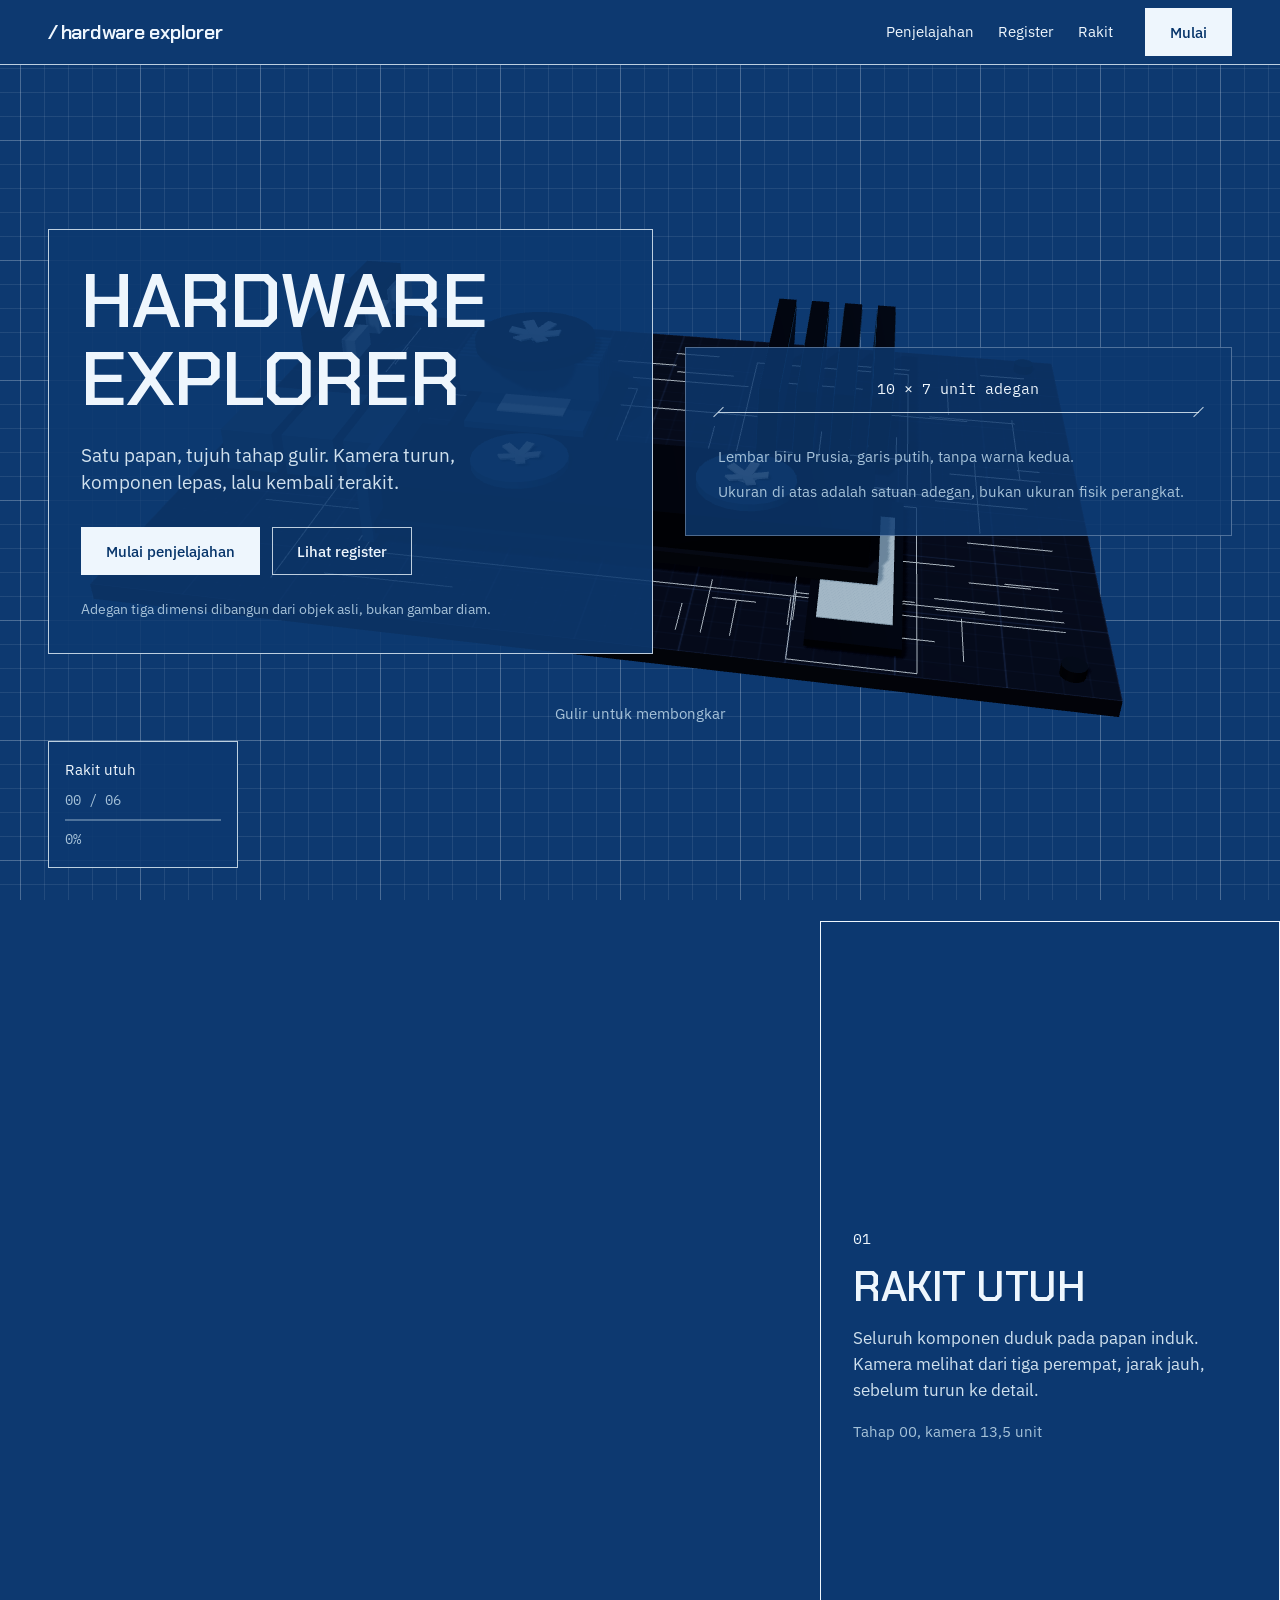
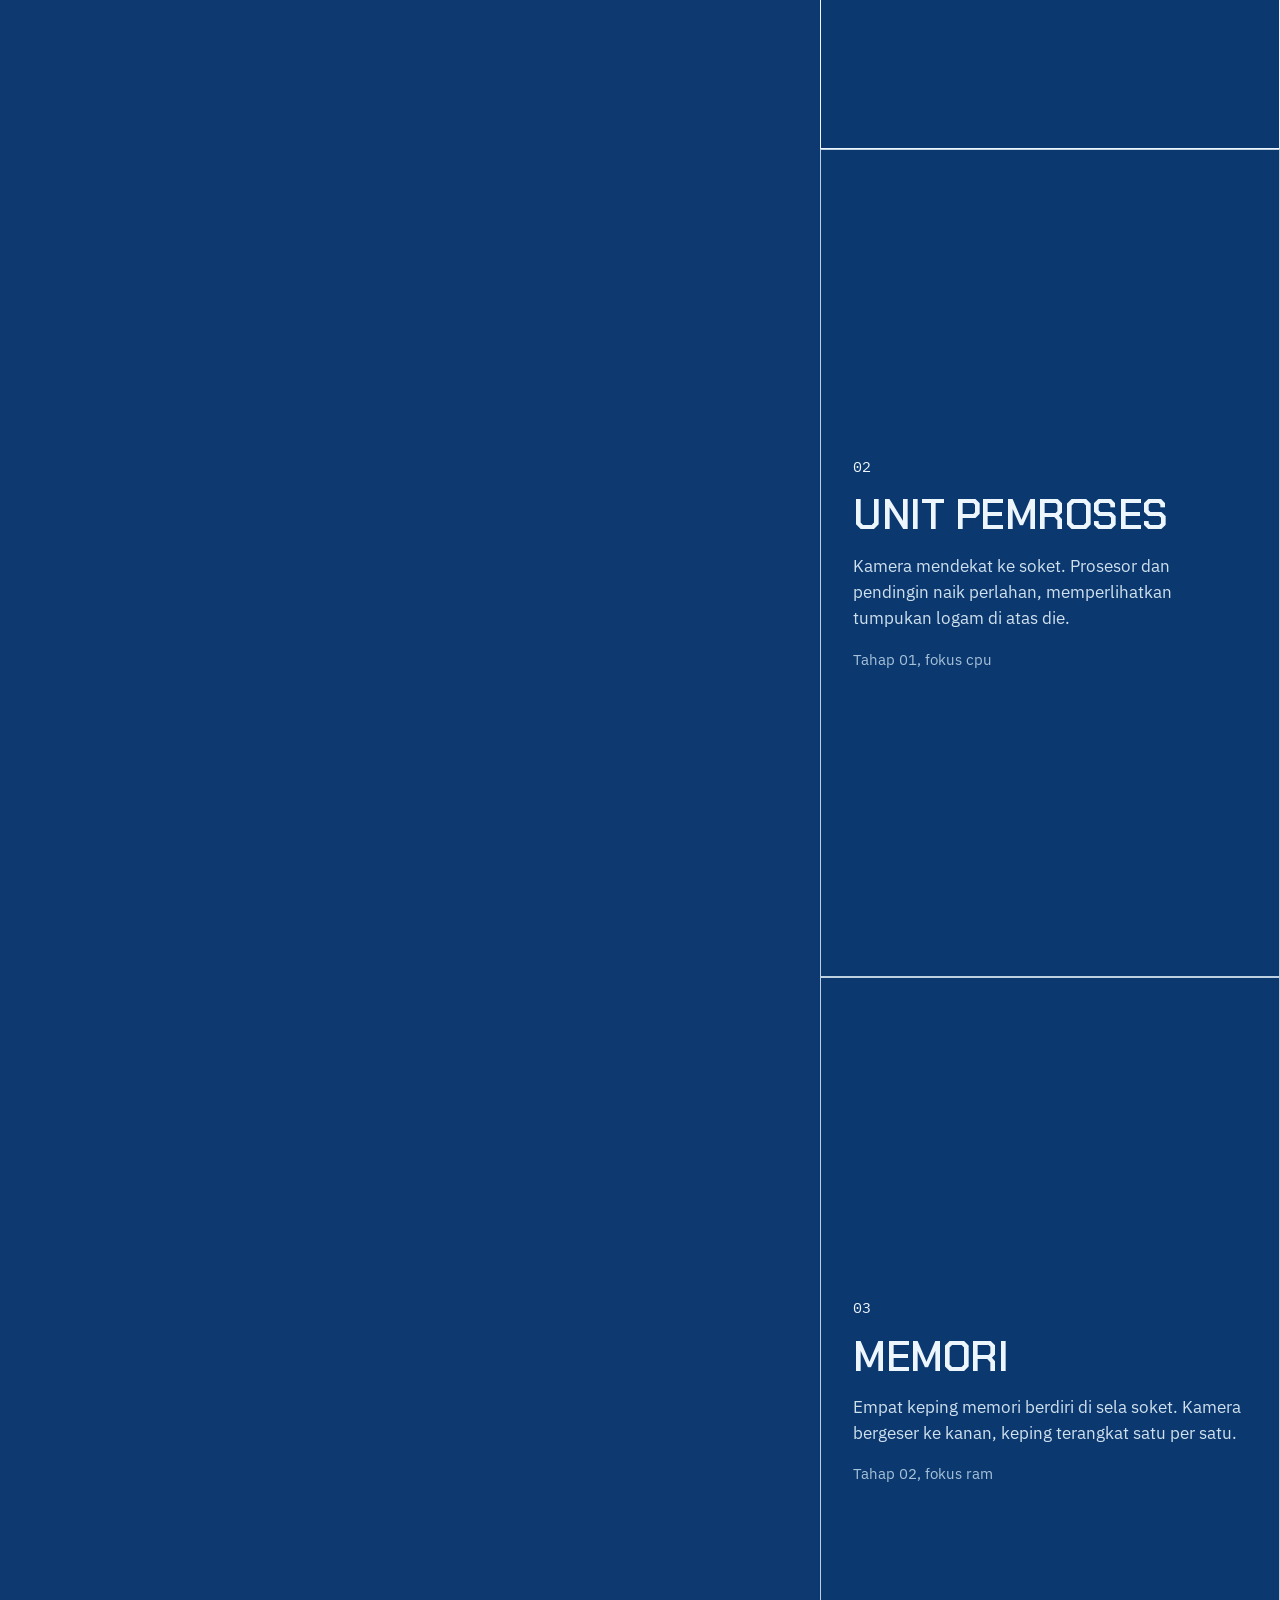
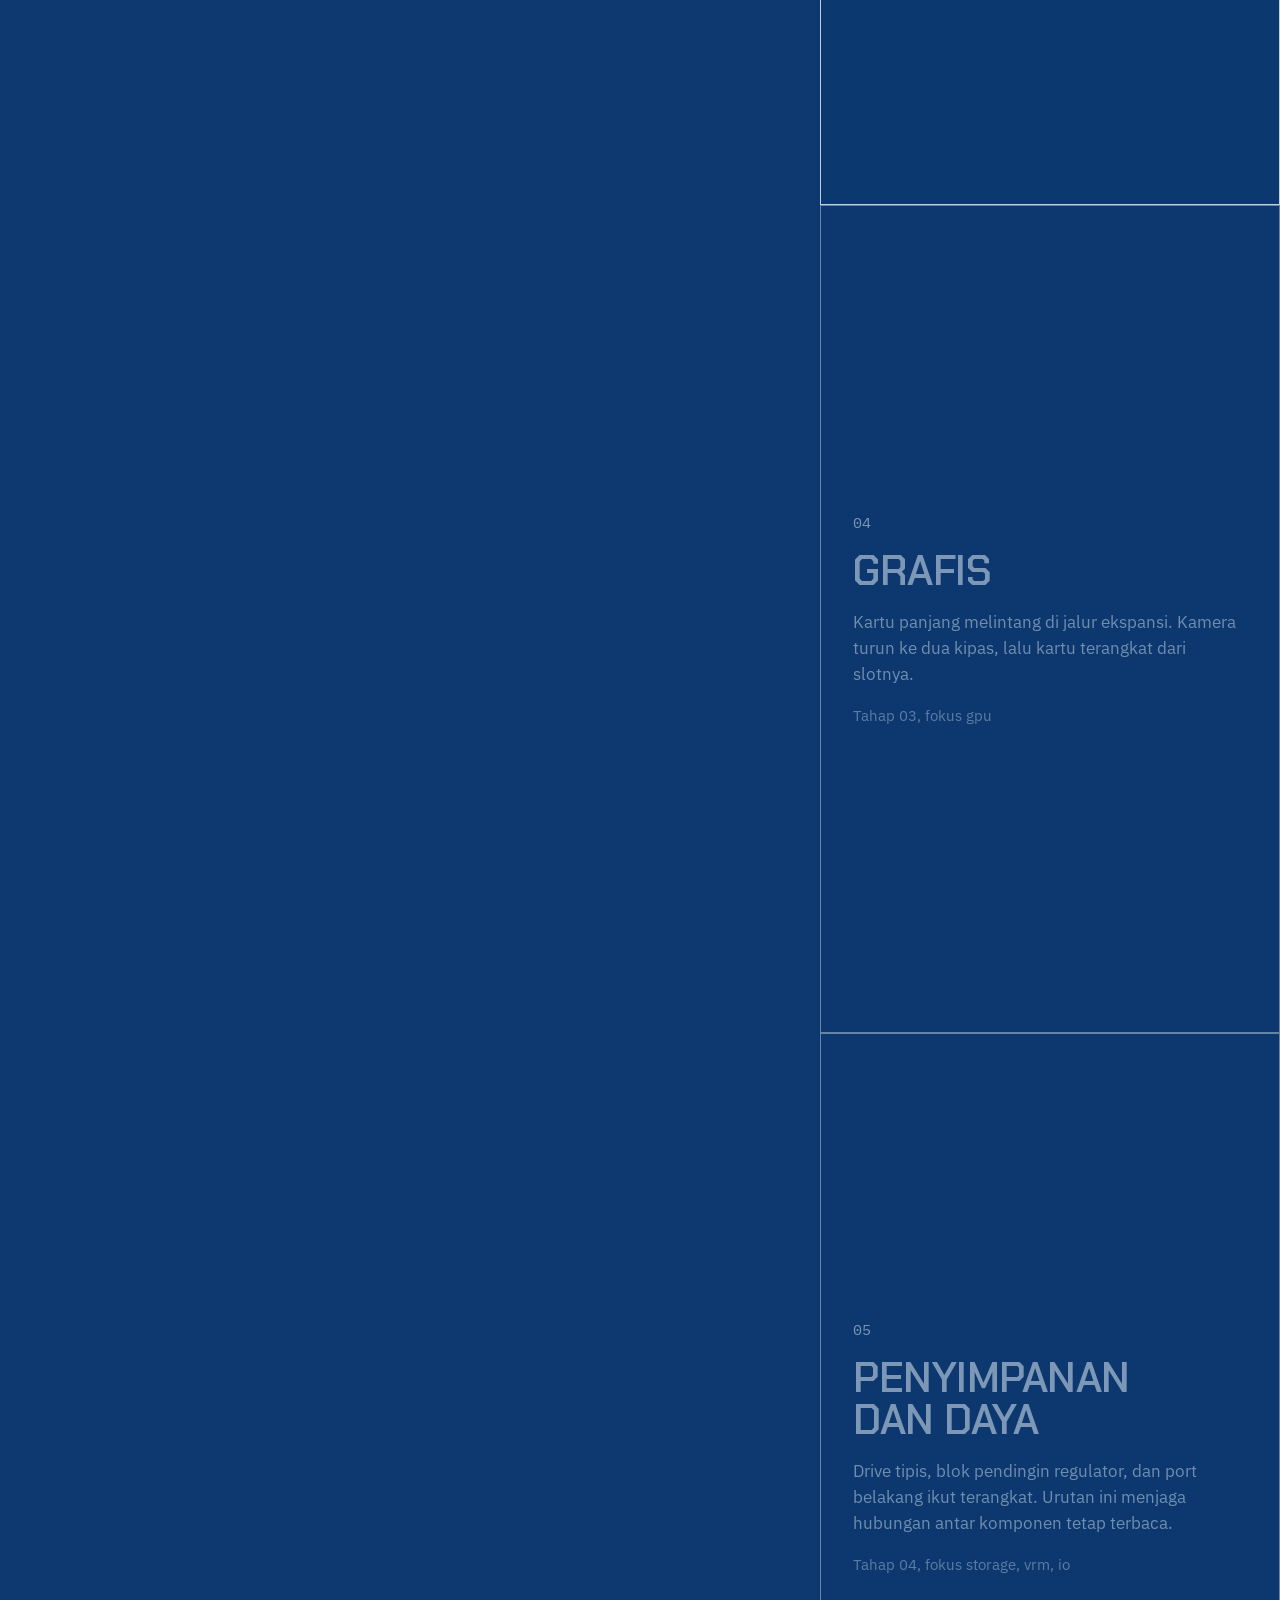
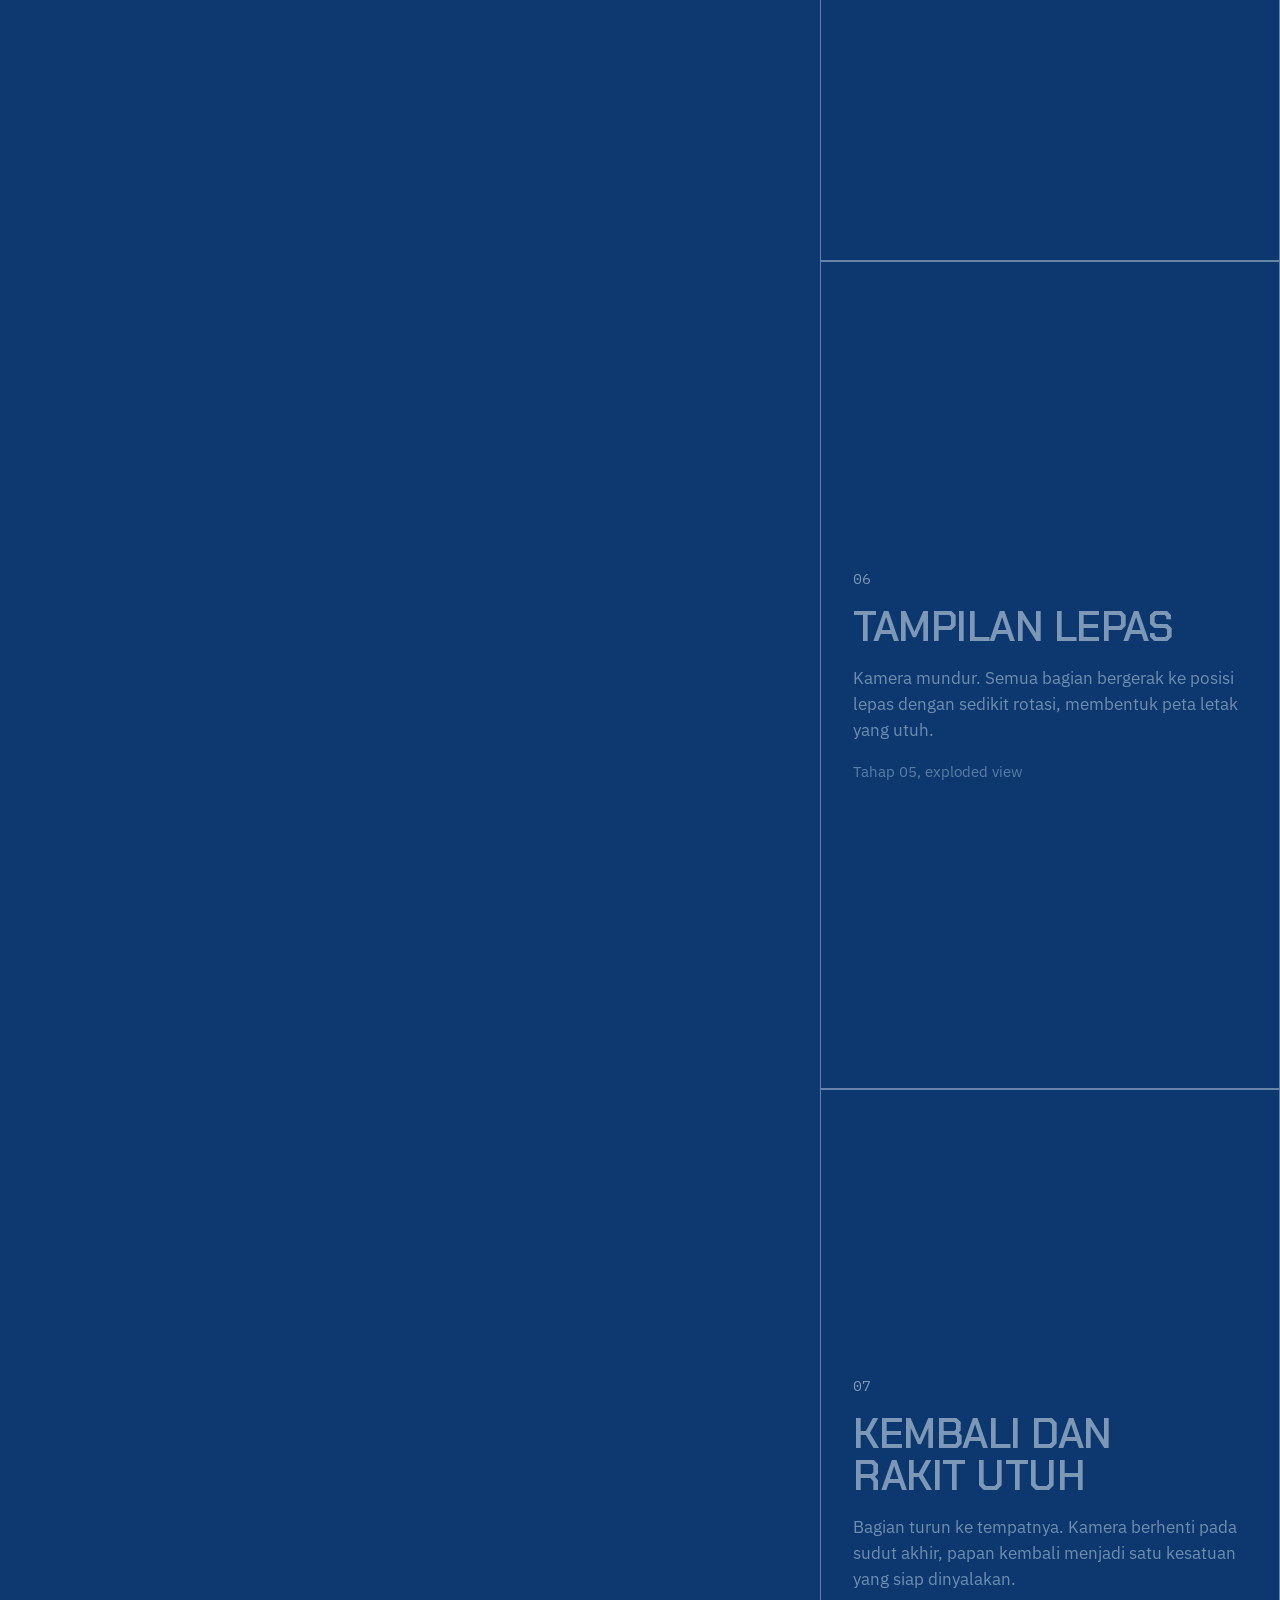
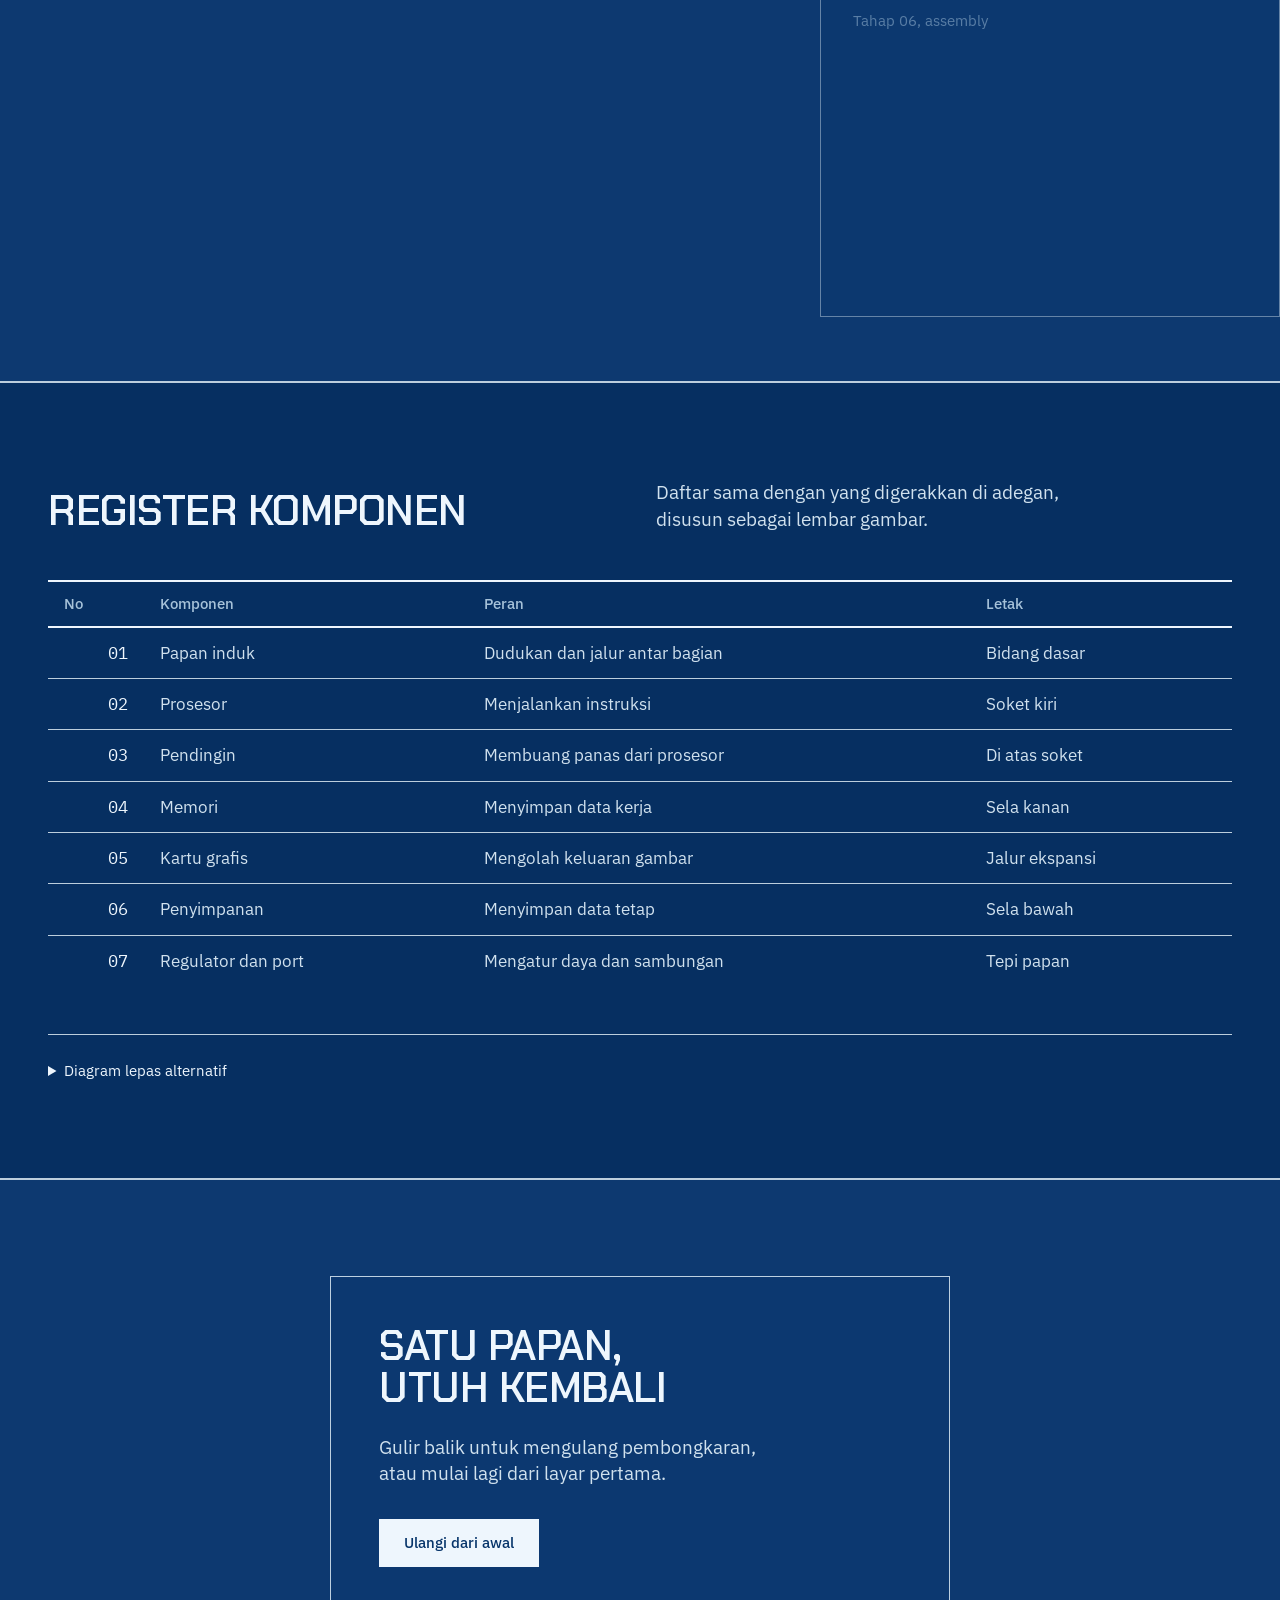
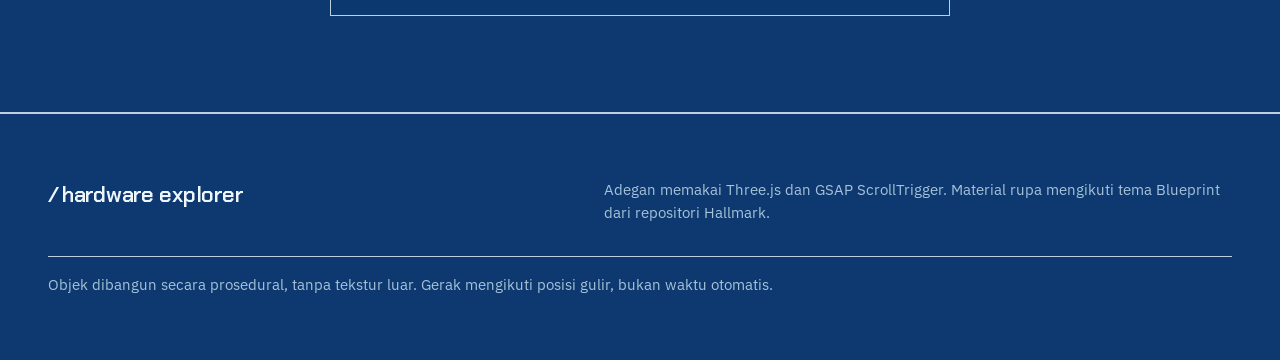
==== hardware-explorer/index.html @ 8bbf128b "Tambah Hardware Explorer: pengalaman 3D scroll-driven dengan Three.js dan GSAP ScrollTrigger Co-auth" ====
<!doctype html>
<html lang="id">
<head>
  <meta charset="utf-8">
  <meta name="viewport" content="width=device-width, initial-scale=1, viewport-fit=cover">
  <meta name="color-scheme" content="dark">
  <title>Hardware Explorer, penjelajahan tiga dimensi papan induk</title>
  <meta name="description" content="Pengalaman gulir tiga dimensi yang membongkar CPU, RAM, GPU dan komponen papan induk, lalu merakitnya kembali.">
  <link rel="icon" href="data:,">
  <link rel="preconnect" href="https://fonts.googleapis.com">
  <link rel="preconnect" href="https://fonts.gstatic.com" crossorigin>
  <link href="https://fonts.googleapis.com/css2?family=Chakra+Petch:wght@600&amp;family=IBM+Plex+Sans:wght@400;500&amp;family=IBM+Plex+Mono:wght@500&amp;display=swap" rel="stylesheet">
  <link rel="stylesheet" href="style.css">
  <script src="vendor/gsap.min.js"></script>
  <script src="vendor/ScrollTrigger.min.js"></script>
  <script type="module" src="app.js"></script>
</head>
<body>
  <a class="skip" href="#journey">Lewati ke penjelajahan</a>

  <div class="backdrop" aria-hidden="true"></div>
  <canvas id="scene" aria-hidden="true"></canvas>

  <header class="bar">
    <div class="wrap bar__in">
      <a class="brand" href="#top" aria-label="Hardware Explorer, kembali ke atas"><span class="brand__mark" aria-hidden="true">/</span>hardware explorer</a>
      <nav class="bar__nav" aria-label="Bagian halaman">
        <a href="#journey">Penjelajahan</a>
        <a href="#komponen">Register</a>
        <a href="#rakit">Rakit</a>
      </nav>
      <a class="btn btn--primary" href="#journey">Mulai</a>
    </div>
  </header>

  <main>
    <section class="hero" id="top" aria-labelledby="judul">
      <div class="wrap hero__grid">
        <div class="hero__copy">
          <h1 id="judul">Hardware Explorer</h1>
          <p class="lede">Satu papan, tujuh tahap gulir. Kamera turun, komponen lepas, lalu kembali terakit.</p>
          <div class="aksi">
            <a class="btn btn--primary" href="#journey">Mulai penjelajahan</a>
            <a class="btn btn--line" href="#komponen">Lihat register</a>
          </div>
          <p class="fine">Adegan tiga dimensi dibangun dari objek asli, bukan gambar diam.</p>
        </div>
        <div class="hero__ukur" aria-hidden="true">
          <div class="dim"><span class="num">10 × 7 unit adegan</span></div>
          <p class="ukur">Lembar biru Prusia, garis putih, tanpa warna kedua.</p>
          <p class="ukur">Ukuran di atas adalah satuan adegan, bukan ukuran fisik perangkat.</p>
        </div>
      </div>
      <p class="cue" data-cue>Gulir untuk membongkar</p>
    </section>

    <section class="journey" id="journey" aria-label="Penjelajahan komponen">
      <div class="hud" aria-hidden="true">
        <p class="hud__tahap" data-hud-tahap>Rakit utuh</p>
        <p class="hud__no num" data-hud-no>00 / 06</p>
        <div class="rail"><i data-rail></i></div>
        <p class="hud__persen num" data-hud-persen>0%</p>
      </div>
      <p class="sr" aria-live="polite" data-announce></p>

      <div class="steps">
        <article class="step" data-step="0">
          <h2>Rakit utuh</h2>
          <p>Seluruh komponen duduk pada papan induk. Kamera melihat dari tiga perempat, jarak jauh, sebelum turun ke detail.</p>
          <p class="ukur">Tahap 00, kamera 13,5 unit</p>
        </article>
        <article class="step" data-step="1">
          <h2>Unit pemroses</h2>
          <p>Kamera mendekat ke soket. Prosesor dan pendingin naik perlahan, memperlihatkan tumpukan logam di atas die.</p>
          <p class="ukur">Tahap 01, fokus cpu</p>
        </article>
        <article class="step" data-step="2">
          <h2>Memori</h2>
          <p>Empat keping memori berdiri di sela soket. Kamera bergeser ke kanan, keping terangkat satu per satu.</p>
          <p class="ukur">Tahap 02, fokus ram</p>
        </article>
        <article class="step" data-step="3">
          <h2>Grafis</h2>
          <p>Kartu panjang melintang di jalur ekspansi. Kamera turun ke dua kipas, lalu kartu terangkat dari slotnya.</p>
          <p class="ukur">Tahap 03, fokus gpu</p>
        </article>
        <article class="step" data-step="4">
          <h2>Penyimpanan dan daya</h2>
          <p>Drive tipis, blok pendingin regulator, dan port belakang ikut terangkat. Urutan ini menjaga hubungan antar komponen tetap terbaca.</p>
          <p class="ukur">Tahap 04, fokus storage, vrm, io</p>
        </article>
        <article class="step" data-step="5">
          <h2>Tampilan lepas</h2>
          <p>Kamera mundur. Semua bagian bergerak ke posisi lepas dengan sedikit rotasi, membentuk peta letak yang utuh.</p>
          <p class="ukur">Tahap 05, exploded view</p>
        </article>
        <article class="step" data-step="6">
          <h2>Kembali dan rakit utuh</h2>
          <p>Bagian turun ke tempatnya. Kamera berhenti pada sudut akhir, papan kembali menjadi satu kesatuan yang siap dinyalakan.</p>
          <p class="ukur">Tahap 06, assembly</p>
        </article>
      </div>
    </section>

    <section class="register" id="komponen" aria-labelledby="register-judul">
      <div class="wrap">
        <div class="kepala">
          <h2 id="register-judul">Register komponen</h2>
          <p class="lede">Daftar sama dengan yang digerakkan di adegan, disusun sebagai lembar gambar.</p>
        </div>
        <table class="tabel">
          <thead>
            <tr><th scope="col">No</th><th scope="col">Komponen</th><th scope="col">Peran</th><th scope="col">Letak</th></tr>
          </thead>
          <tbody>
            <tr><td class="num">01</td><td>Papan induk</td><td>Dudukan dan jalur antar bagian</td><td>Bidang dasar</td></tr>
            <tr><td class="num">02</td><td>Prosesor</td><td>Menjalankan instruksi</td><td>Soket kiri</td></tr>
            <tr><td class="num">03</td><td>Pendingin</td><td>Membuang panas dari prosesor</td><td>Di atas soket</td></tr>
            <tr><td class="num">04</td><td>Memori</td><td>Menyimpan data kerja</td><td>Sela kanan</td></tr>
            <tr><td class="num">05</td><td>Kartu grafis</td><td>Mengolah keluaran gambar</td><td>Jalur ekspansi</td></tr>
            <tr><td class="num">06</td><td>Penyimpanan</td><td>Menyimpan data tetap</td><td>Sela bawah</td></tr>
            <tr><td class="num">07</td><td>Regulator dan port</td><td>Mengatur daya dan sambungan</td><td>Tepi papan</td></tr>
          </tbody>
        </table>
        <details class="diagram">
          <summary>Diagram lepas alternatif</summary>
          <figure>
            <svg viewBox="0 0 420 260" aria-hidden="true">
              <rect class="dg-board" x="40" y="170" width="340" height="70"></rect>
              <rect class="dg-cpu" x="95" y="120" width="70" height="34"></rect>
              <rect class="dg-cooler" x="100" y="72" width="60" height="30"></rect>
              <rect class="dg-ram" x="205" y="108" width="18" height="56"></rect>
              <rect class="dg-ram" x="230" y="108" width="18" height="56"></rect>
              <rect class="dg-ram" x="255" y="108" width="18" height="56"></rect>
              <rect class="dg-gpu" x="150" y="36" width="170" height="28"></rect>
              <rect class="dg-ssd" x="300" y="132" width="60" height="16"></rect>
              <path class="dg-line" d="M130 154 L130 170 M130 102 L130 120 M214 164 L214 170 M235 36 L235 64 M330 148 L330 170"></path>
            </svg>
            <figcaption>Skema letak dalam satuan adegan. Garis menunjukkan arah kembali ke papan.</figcaption>
          </figure>
        </details>
      </div>
    </section>

    <section class="closing" id="rakit" aria-labelledby="rakit-judul">
      <div class="wrap closing__in">
        <h2 id="rakit-judul">Satu papan, utuh kembali</h2>
        <p class="lede">Gulir balik untuk mengulang pembongkaran, atau mulai lagi dari layar pertama.</p>
        <a class="btn btn--primary" href="#top">Ulangi dari awal</a>
      </div>
    </section>
  </main>

  <footer class="kaki">
    <div class="wrap kaki__in">
      <a class="brand brand--kaki" href="#top"><span class="brand__mark" aria-hidden="true">/</span>hardware explorer</a>
      <p>Adegan memakai Three.js dan GSAP ScrollTrigger. Material rupa mengikuti tema Blueprint dari repositori Hallmark.</p>
      <p class="kaki__bawah">Objek dibangun secara prosedural, tanpa tekstur luar. Gerak mengikuti posisi gulir, bukan waktu otomatis.</p>
    </div>
  </footer>
</body>
</html>
---- hardware-explorer/style.css ----
/* Hallmark · shape: Photographic scroll story · genre: modern-minimal · theme: Blueprint (cyanotype) · hero: papan induk tiga dimensi di belakang kepala · nav: markah kata, tiga tautan, satu kendali · footer: sumber dan catatan gerak */
/* Hallmark · critique: satu kanvas tetap, bukan section yang disematkan; kamera, transformasi objek dan teks digerakkan oleh satu timeline scrub, kertas biru Prusia dan garis putih tanpa warna kedua */
/* Hallmark · answered: F7, tiga permukaan keyline memakai satu resep karena tema Blueprint melarang kartu isi dan bayangan */

:root {
  --color-paper: oklch(35% 0.105 256);
  --color-paper-2: oklch(31% 0.10 257);
  --color-paper-3: oklch(26.5% 0.095 258);
  --color-ink: oklch(97% 0.012 240);
  --color-ink-2: oklch(90% 0.025 242);
  --color-muted: oklch(80% 0.045 244);
  --color-rule: oklch(93% 0.02 240 / 0.85);
  --color-rule-2: oklch(93% 0.02 240 / 0.32);
  --color-grid: oklch(97% 0.01 240 / 0.09);
  --color-grid-2: oklch(97% 0.01 240 / 0.2);
  --color-accent: oklch(97% 0.012 240);
  --color-accent-ink: oklch(33% 0.105 256);
  --color-focus: oklch(97% 0.012 240);

  --font-display: "Chakra Petch", ui-sans-serif, sans-serif;
  --font-body: "IBM Plex Sans", ui-sans-serif, sans-serif;
  --font-outlier: "IBM Plex Mono", ui-monospace, monospace;

  --tracking-display: -0.012em;
  --display-weight: 600;
  --radius-card: 0px;
  --radius-pill: 0px;
  --rule-hair: 1px;
  --rule-heavy: 2px;
  --tick: 14px;
  --sheet-inset: 20px;

  --text-h1: clamp(2.75rem, 1.6rem + 4vw, 5.25rem);
  --text-h2: clamp(1.75rem, 1.3rem + 1.6vw, 2.75rem);
  --text-h3: 1.25rem;
  --text-body: 1.0625rem;
  --text-lede: 1.1875rem;
  --text-small: 0.9375rem;
  --text-fine: 0.875rem;

  --s-1: 4px; --s-2: 8px; --s-3: 12px; --s-4: 16px; --s-5: 24px;
  --s-6: 32px; --s-7: 48px; --s-8: 64px; --s-9: 96px;

  --container: 1240px;
  --gutter: clamp(20px, 4vw, 48px);
  --nav-h: 64px;
  --dur: 220ms;
  --ease: cubic-bezier(0.2, 0.7, 0.2, 1);
}

*, *::before, *::after { box-sizing: border-box; }
html { -webkit-text-size-adjust: 100%; scroll-behavior: smooth; scroll-padding-top: calc(var(--nav-h) + var(--s-4)); scrollbar-color: var(--color-rule-2) var(--color-paper); }
html, body { overflow-x: clip; }
body { margin: 0; background: var(--color-paper); color: var(--color-ink-2); font: 400 var(--text-body)/1.55 var(--font-body); }
img, svg { display: block; max-width: 100%; }
a { color: var(--color-ink); text-decoration: underline; text-decoration-color: var(--color-rule); text-underline-offset: 0.15em; }
a:hover { text-decoration-thickness: 2px; }
button { font: inherit; color: inherit; }
code, .num { font-family: var(--font-outlier); font-variant-numeric: tabular-nums; }
h1, h2, h3 { margin: 0; font-family: var(--font-display); font-weight: var(--display-weight); letter-spacing: var(--tracking-display); color: var(--color-ink); overflow-wrap: break-word; min-width: 0; text-wrap: balance; font-synthesis: none; }
h1, h2 { text-transform: uppercase; line-height: 1.02; }
h1 { font-size: var(--text-h1); }
h2 { font-size: var(--text-h2); }
h3 { font-size: var(--text-h3); }
p { margin: 0; }
:focus-visible { outline: var(--rule-heavy) solid var(--color-focus); outline-offset: 3px; }
::selection { background: var(--color-ink); color: var(--color-accent-ink); }
.skip { position: absolute; left: var(--s-4); top: -80px; z-index: 100; padding: var(--s-2) var(--s-4); background: var(--color-ink); color: var(--color-accent-ink); text-decoration: none; }
.skip:focus { top: var(--s-4); }
.sr { position: absolute; width: 1px; height: 1px; overflow: hidden; clip-path: inset(50%); white-space: nowrap; }
.wrap { width: 100%; max-width: calc(var(--container) + 2 * var(--gutter)); margin-inline: auto; padding-inline: var(--gutter); }
.is-static .step { opacity: 1; }
.is-static .cue { display: none; }

/* kanvas tetap dan latar gambar kerja */
.backdrop { position: fixed; inset: 0; z-index: 0; pointer-events: none; background-color: var(--color-paper); background-image: linear-gradient(var(--color-grid) 1px, transparent 1px), linear-gradient(90deg, var(--color-grid) 1px, transparent 1px), linear-gradient(var(--color-grid-2) 1px, transparent 1px), linear-gradient(90deg, var(--color-grid-2) 1px, transparent 1px); background-size: 24px 24px, 24px 24px, 120px 120px, 120px 120px; background-position: var(--sheet-inset) var(--sheet-inset); }
#scene { position: fixed; inset: 0; z-index: 1; width: 100%; height: 100%; display: block; pointer-events: none; }
body > header, body > main, body > footer { position: relative; z-index: 2; }

/* kendali */
.btn { appearance: none; display: inline-flex; align-items: center; justify-content: center; gap: var(--s-2); min-height: 48px; padding: 0 var(--s-5); border: var(--rule-hair) solid var(--color-rule); border-radius: var(--radius-pill); background: transparent; color: var(--color-ink); font: 500 var(--text-small)/1 var(--font-body); text-decoration: none; cursor: pointer; transition: background-color var(--dur) var(--ease), color var(--dur) var(--ease), border-color var(--dur) var(--ease), transform var(--dur) var(--ease); }
.btn--primary { background: var(--color-ink); border-color: var(--color-ink); color: var(--color-accent-ink); }
.btn--primary:hover { background: var(--color-ink-2); border-color: var(--color-ink-2); }
.btn--line:hover { background: var(--color-paper-2); }
.btn:active { transform: translateY(1px); }
.btn:disabled { background: var(--color-paper-3); border-color: var(--color-rule-2); color: var(--color-muted); cursor: not-allowed; }

/* palang atas */
.bar { position: sticky; top: 0; z-index: 50; background: var(--color-paper); border-bottom: var(--rule-hair) solid var(--color-rule); }
.bar__in { display: flex; align-items: center; gap: var(--s-6); min-height: var(--nav-h); }
.brand { display: inline-flex; align-items: baseline; gap: 0.14em; font-family: var(--font-display); font-size: 1.25rem; font-weight: var(--display-weight); letter-spacing: var(--tracking-display); color: var(--color-ink); text-decoration: none; text-transform: lowercase; }
.brand__mark { color: var(--color-ink); }
.bar__nav { display: flex; gap: var(--s-5); margin-left: auto; }
.bar__nav a { font-size: var(--text-small); text-decoration: none; }
.bar__nav a:hover { text-decoration: underline; text-decoration-thickness: 2px; }

/* layar pertama */
.hero { position: relative; min-height: 88svh; display: flex; flex-direction: column; justify-content: center; padding-block: var(--s-9) var(--s-8); }
.hero__grid { display: grid; grid-template-columns: minmax(0, 1.05fr) minmax(0, 0.95fr); gap: var(--s-6); align-items: center; }
.hero__copy { padding: var(--s-6); border: var(--rule-hair) solid var(--color-rule); background: color-mix(in oklab, var(--color-paper) 88%, transparent); }
.hero__copy h1 { max-width: 14ch; }
.lede { max-width: 38ch; margin-top: var(--s-5); font-size: var(--text-lede); line-height: 1.4; color: var(--color-ink-2); }
.aksi { display: flex; flex-wrap: wrap; gap: var(--s-3); margin-top: var(--s-6); }
.fine { margin-top: var(--s-5); font-size: var(--text-fine); color: var(--color-muted); }
.hero__ukur { padding: var(--s-6); border: var(--rule-hair) solid var(--color-rule-2); background: color-mix(in oklab, var(--color-paper) 82%, transparent); }
.dim { position: relative; height: var(--rule-hair); margin-block: var(--s-6); background: var(--color-rule); }
.dim::before, .dim::after { content: ""; position: absolute; top: calc(var(--tick) / -2); width: var(--rule-hair); height: var(--tick); background: var(--color-rule); transform: rotate(45deg); }
.dim::before { left: 0; }
.dim::after { right: 0; }
.dim .num { position: absolute; left: 50%; bottom: var(--s-3); transform: translateX(-50%); font-size: var(--text-small); color: var(--color-ink); white-space: nowrap; }
.ukur { font-size: var(--text-small); color: var(--color-muted); }
.ukur + .ukur { margin-top: var(--s-3); }
.cue { margin-top: var(--s-7); text-align: center; font-size: var(--text-small); color: var(--color-muted); }

/* pembacaan adegan */
.journey { position: relative; padding-block: var(--s-8); }
.hud { position: fixed; left: var(--gutter); bottom: var(--s-6); z-index: 3; display: grid; gap: var(--s-2); width: 190px; padding: var(--s-4); border: var(--rule-hair) solid var(--color-rule); background: color-mix(in oklab, var(--color-paper) 90%, transparent); pointer-events: none; }
.hud__tahap { font-size: var(--text-small); color: var(--color-ink); }
.hud__no, .hud__persen { font-size: var(--text-fine); color: var(--color-muted); }
.rail { height: var(--rule-heavy); background: var(--color-rule-2); }
.rail i { display: block; height: 100%; background: var(--color-ink); transform: scaleY(0); transform-origin: left center; }
.steps { width: 100%; max-width: 46ch; margin-left: auto; counter-reset: step; }
.step { display: flex; flex-direction: column; justify-content: center; min-height: 92svh; padding: var(--s-6); border: var(--rule-hair) solid var(--color-rule); background: color-mix(in oklab, var(--color-paper) 90%, transparent); opacity: 0.5; counter-increment: step; transition: opacity var(--dur) var(--ease), border-color var(--dur) var(--ease); }
.step::before { content: counter(step, decimal-leading-zero); font-family: var(--font-outlier); font-size: var(--text-small); color: var(--color-ink); margin-bottom: var(--s-4); }
.step.is-active { opacity: 1; border-color: var(--color-ink); }
.step h2 { margin-bottom: var(--s-4); }
.step p { font-size: var(--text-body); color: var(--color-ink-2); }
.step .ukur { margin-top: var(--s-4); font-size: var(--text-small); color: var(--color-muted); }

/* register */
.register { padding-block: var(--s-9); background: var(--color-paper-2); border-block: var(--rule-heavy) solid var(--color-rule); }
.kepala { display: grid; grid-template-columns: minmax(0, 1fr) minmax(0, 1fr); gap: var(--s-6); align-items: end; margin-bottom: var(--s-7); }
.kepala h2 { max-width: 20ch; }
.kepala .lede { margin-top: 0; }
.tabel { width: 100%; border-collapse: collapse; border-top: var(--rule-heavy) solid var(--color-ink); }
.tabel th { font: 500 var(--text-small)/1.3 var(--font-body); color: var(--color-muted); text-align: left; padding: var(--s-3) var(--s-4); border-bottom: var(--rule-heavy) solid var(--color-ink); }
.tabel td { padding: var(--s-3) var(--s-4); border-top: var(--rule-hair) solid var(--color-rule); font-size: var(--text-body); vertical-align: top; }
.tabel .num { text-align: right; color: var(--color-ink); }
.diagram { margin-top: var(--s-7); border-top: var(--rule-hair) solid var(--color-rule); padding-top: var(--s-5); }
.diagram summary { cursor: pointer; font-size: var(--text-small); color: var(--color-ink); }
.diagram summary:focus-visible { outline: var(--rule-heavy) solid var(--color-focus); outline-offset: 3px; }
.diagram figure { margin: var(--s-5) 0 0; }
.diagram svg { width: 100%; max-width: 420px; height: auto; color: var(--color-rule); }
.diagram svg rect { fill: none; stroke: var(--color-rule); stroke-width: 1; }
.diagram svg .dg-line { fill: none; stroke: var(--color-rule-2); stroke-width: 1; stroke-dasharray: 4 4; }
.diagram figcaption { margin-top: var(--s-3); font-size: var(--text-small); color: var(--color-muted); }

/* penutup */
.closing { padding-block: var(--s-9); }
.closing__in { max-width: 62ch; padding: var(--s-7); border: var(--rule-hair) solid var(--color-rule); background: color-mix(in oklab, var(--color-paper) 90%, transparent); }
.closing .lede { margin-block: var(--s-5) var(--s-6); }

/* kaki */
.kaki { padding-block: var(--s-8); border-top: var(--rule-heavy) solid var(--color-rule); background: var(--color-paper); }
.kaki__in { display: grid; grid-template-columns: minmax(0, 1fr) minmax(0, 1.2fr); gap: var(--s-6); }
.brand--kaki { font-size: 1.375rem; }
.kaki p { font-size: var(--text-small); color: var(--color-muted); }
.kaki__bawah { grid-column: 1 / -1; padding-top: var(--s-4); border-top: var(--rule-hair) solid var(--color-rule); }

/* layar kecil */
@media (max-width: 900px) {
  .hero__grid, .kepala, .kaki__in { grid-template-columns: minmax(0, 1fr); }
  .steps { max-width: none; margin-left: 0; }
  .kaki__bawah { grid-column: auto; }
}

@media (max-width: 760px) {
  :root { --nav-h: 96px; }
  .bar__in { flex-wrap: wrap; padding-block: var(--s-3); }
  .bar__nav { order: 3; width: 100%; margin-left: 0; justify-content: center; }
  .hero { min-height: 82svh; padding-block: var(--s-7) var(--s-8); }
  .hero__ukur, .hud { display: none; }
  .step { min-height: 84svh; padding: var(--s-5); }
  .cue { margin-top: var(--s-5); }
}

@media (prefers-reduced-motion: reduce) {
  *, *::before, *::after { transition-duration: 0.01ms; animation-duration: 0.01ms; animation-iteration-count: 1; scroll-behavior: auto; }
}
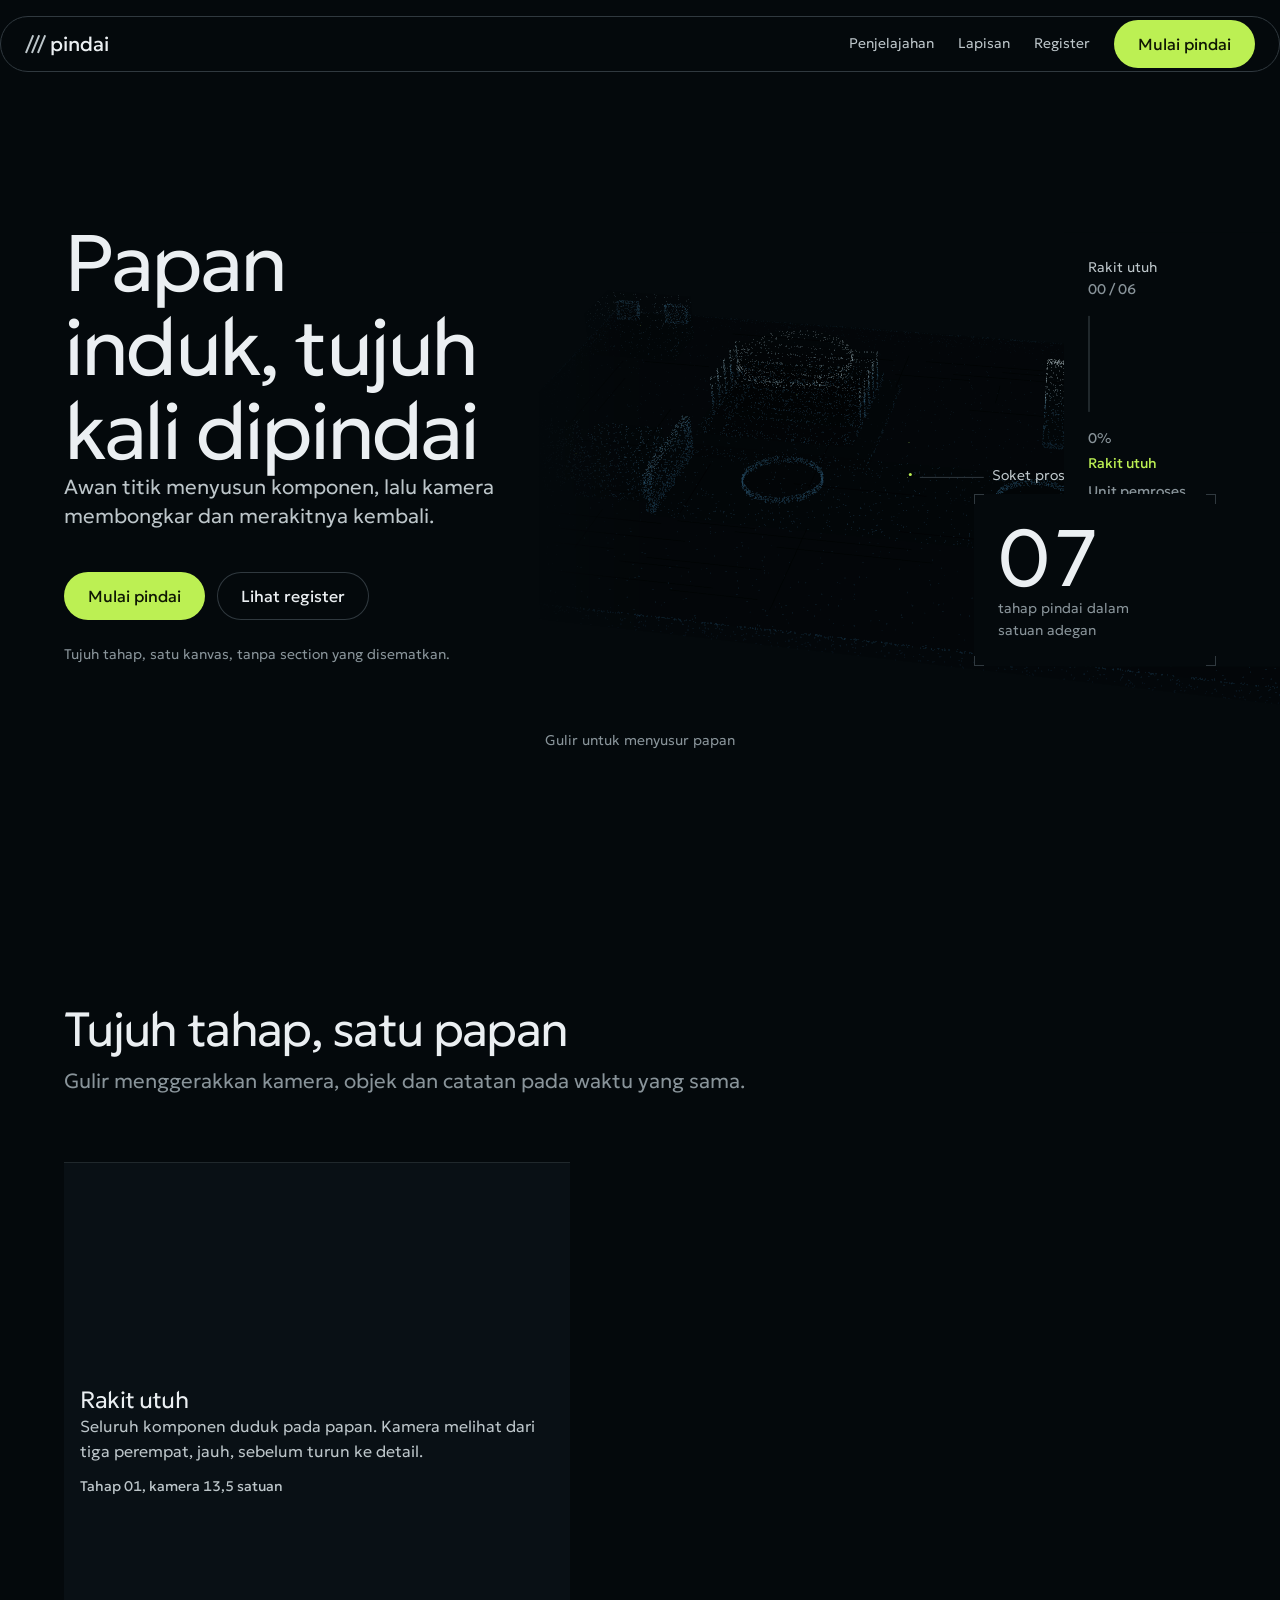
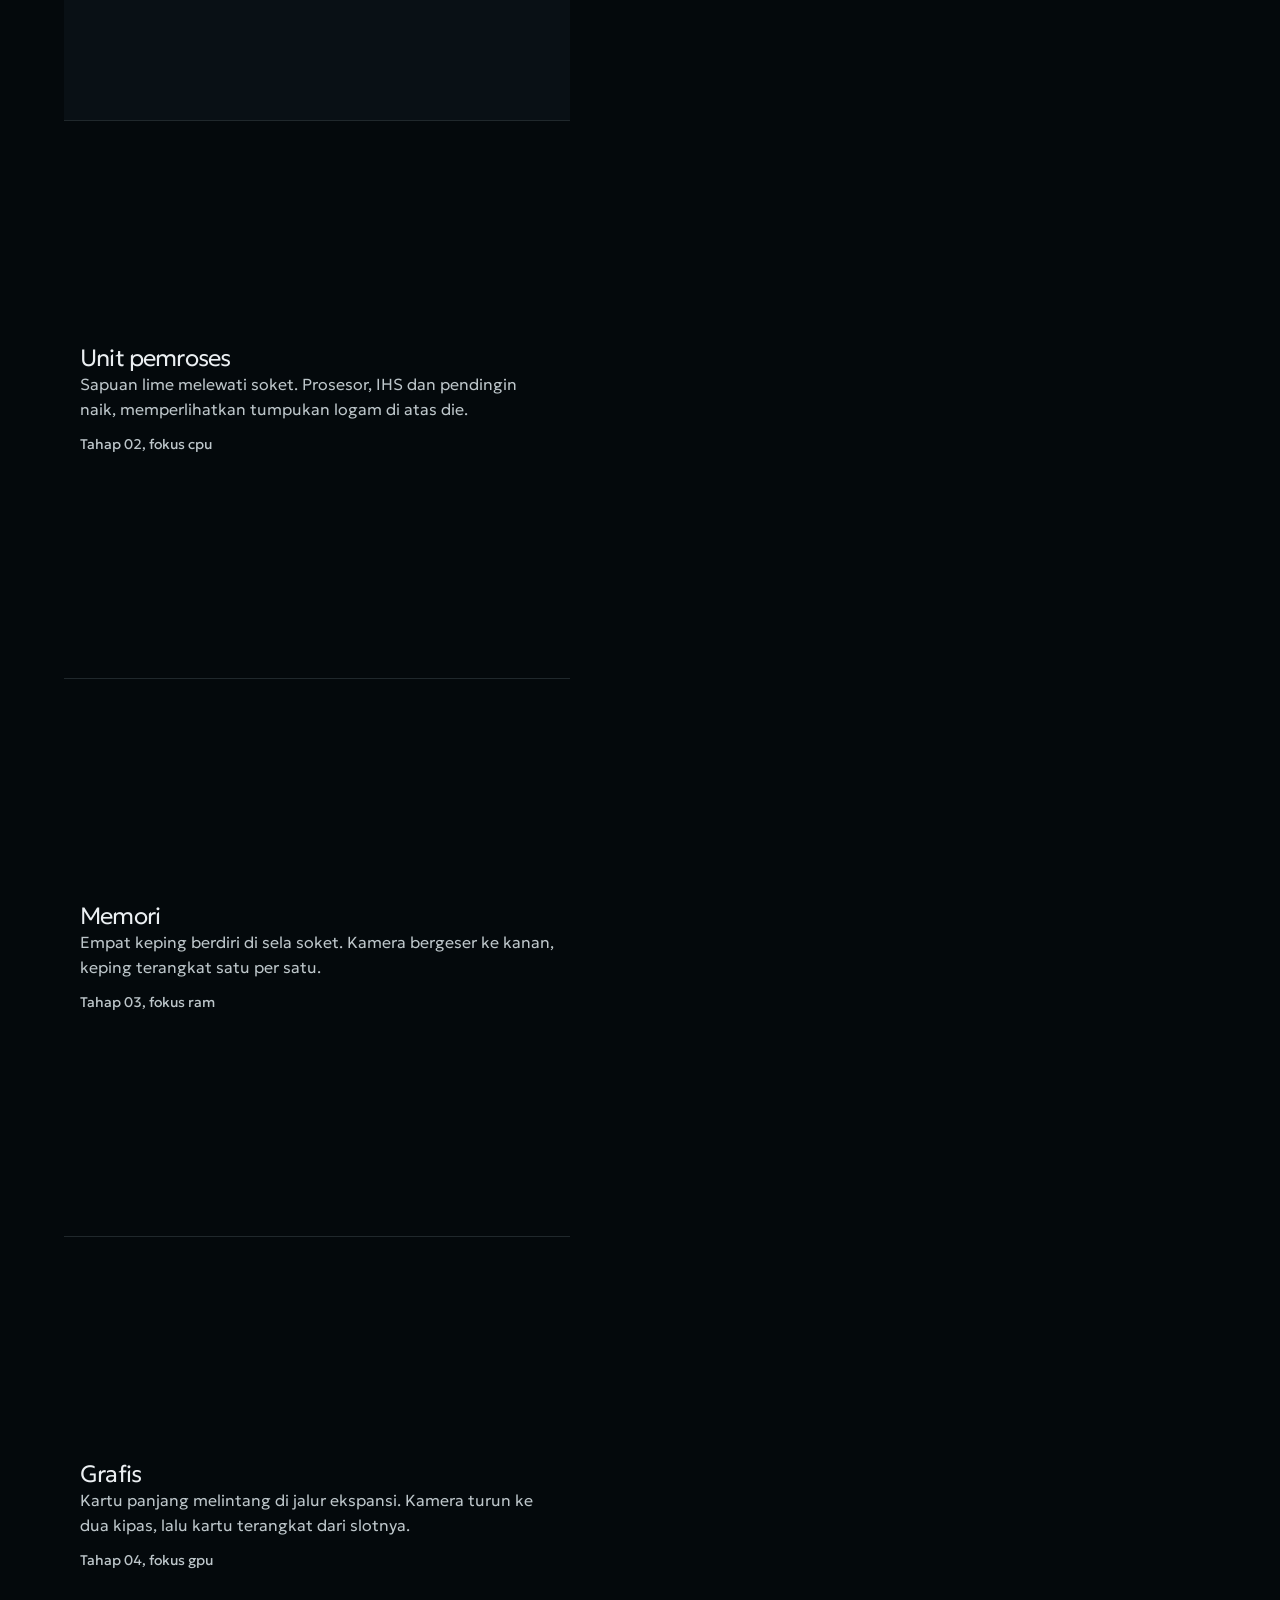
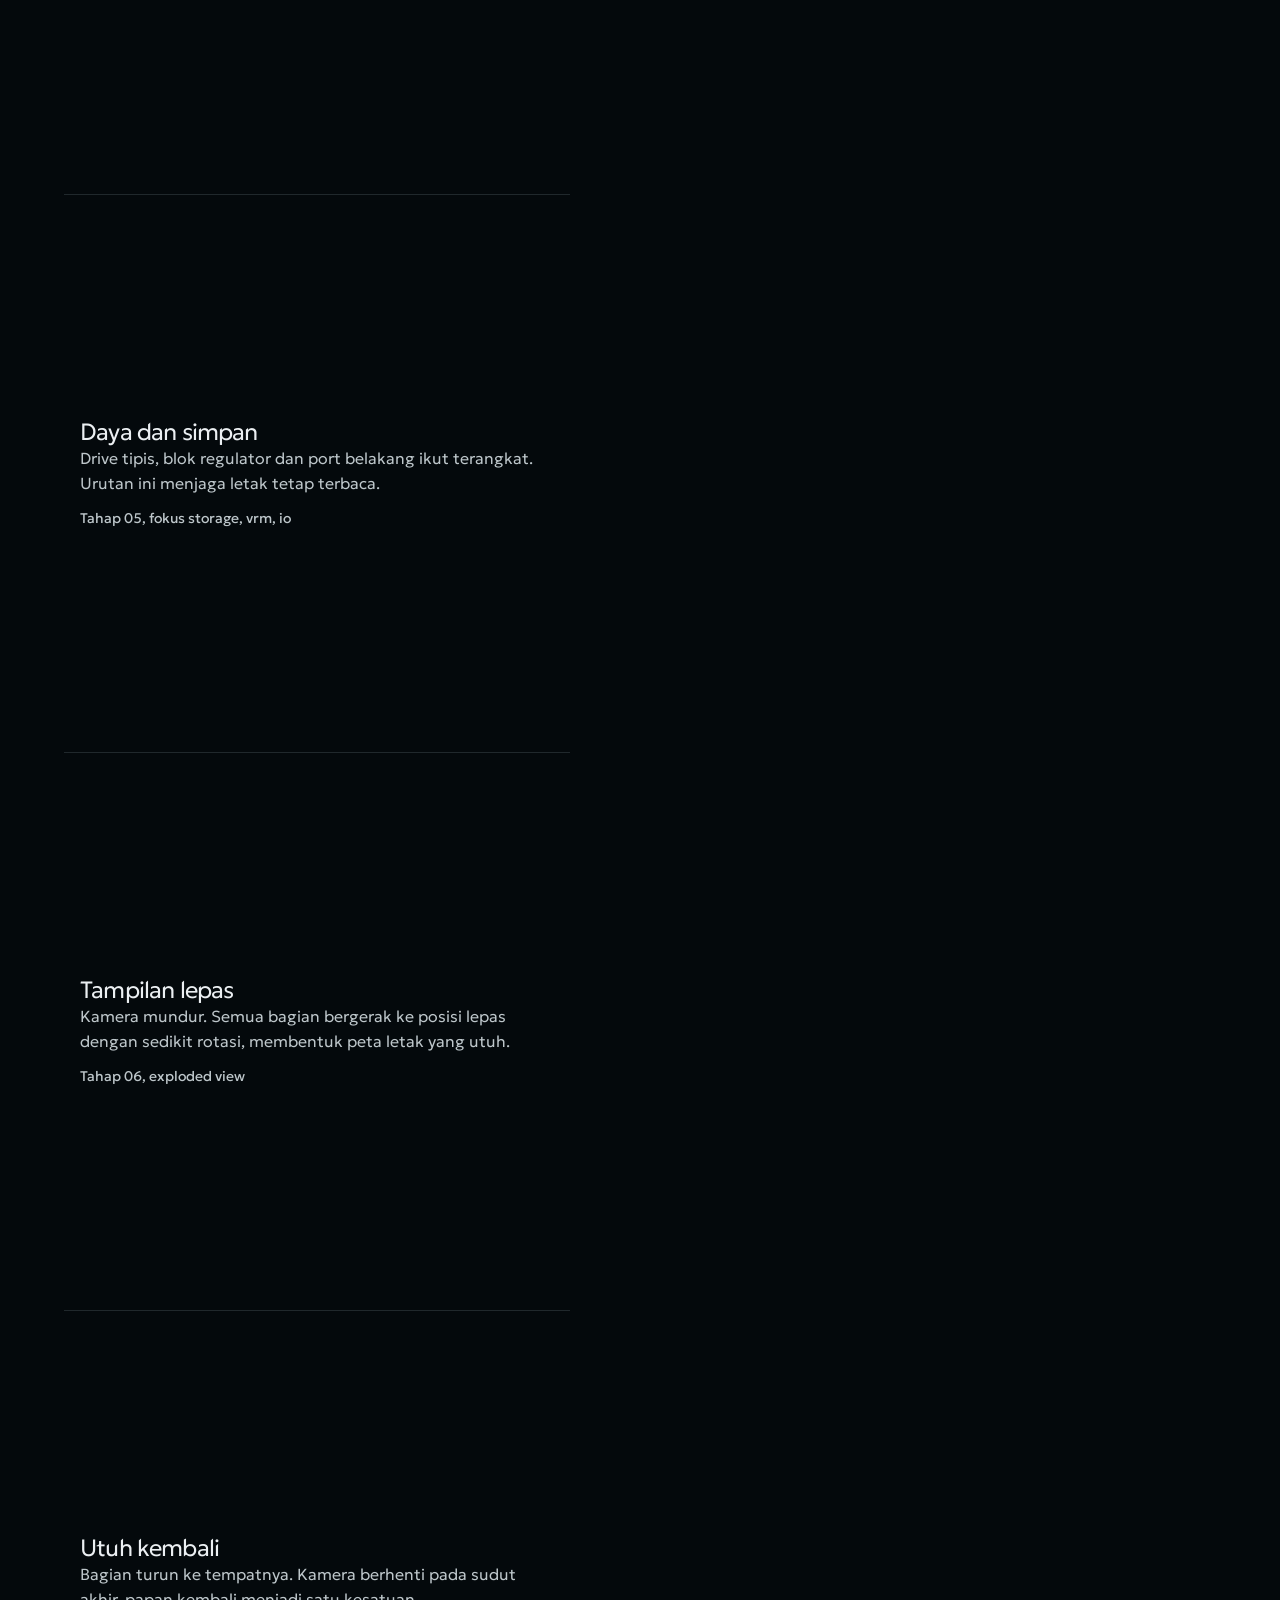
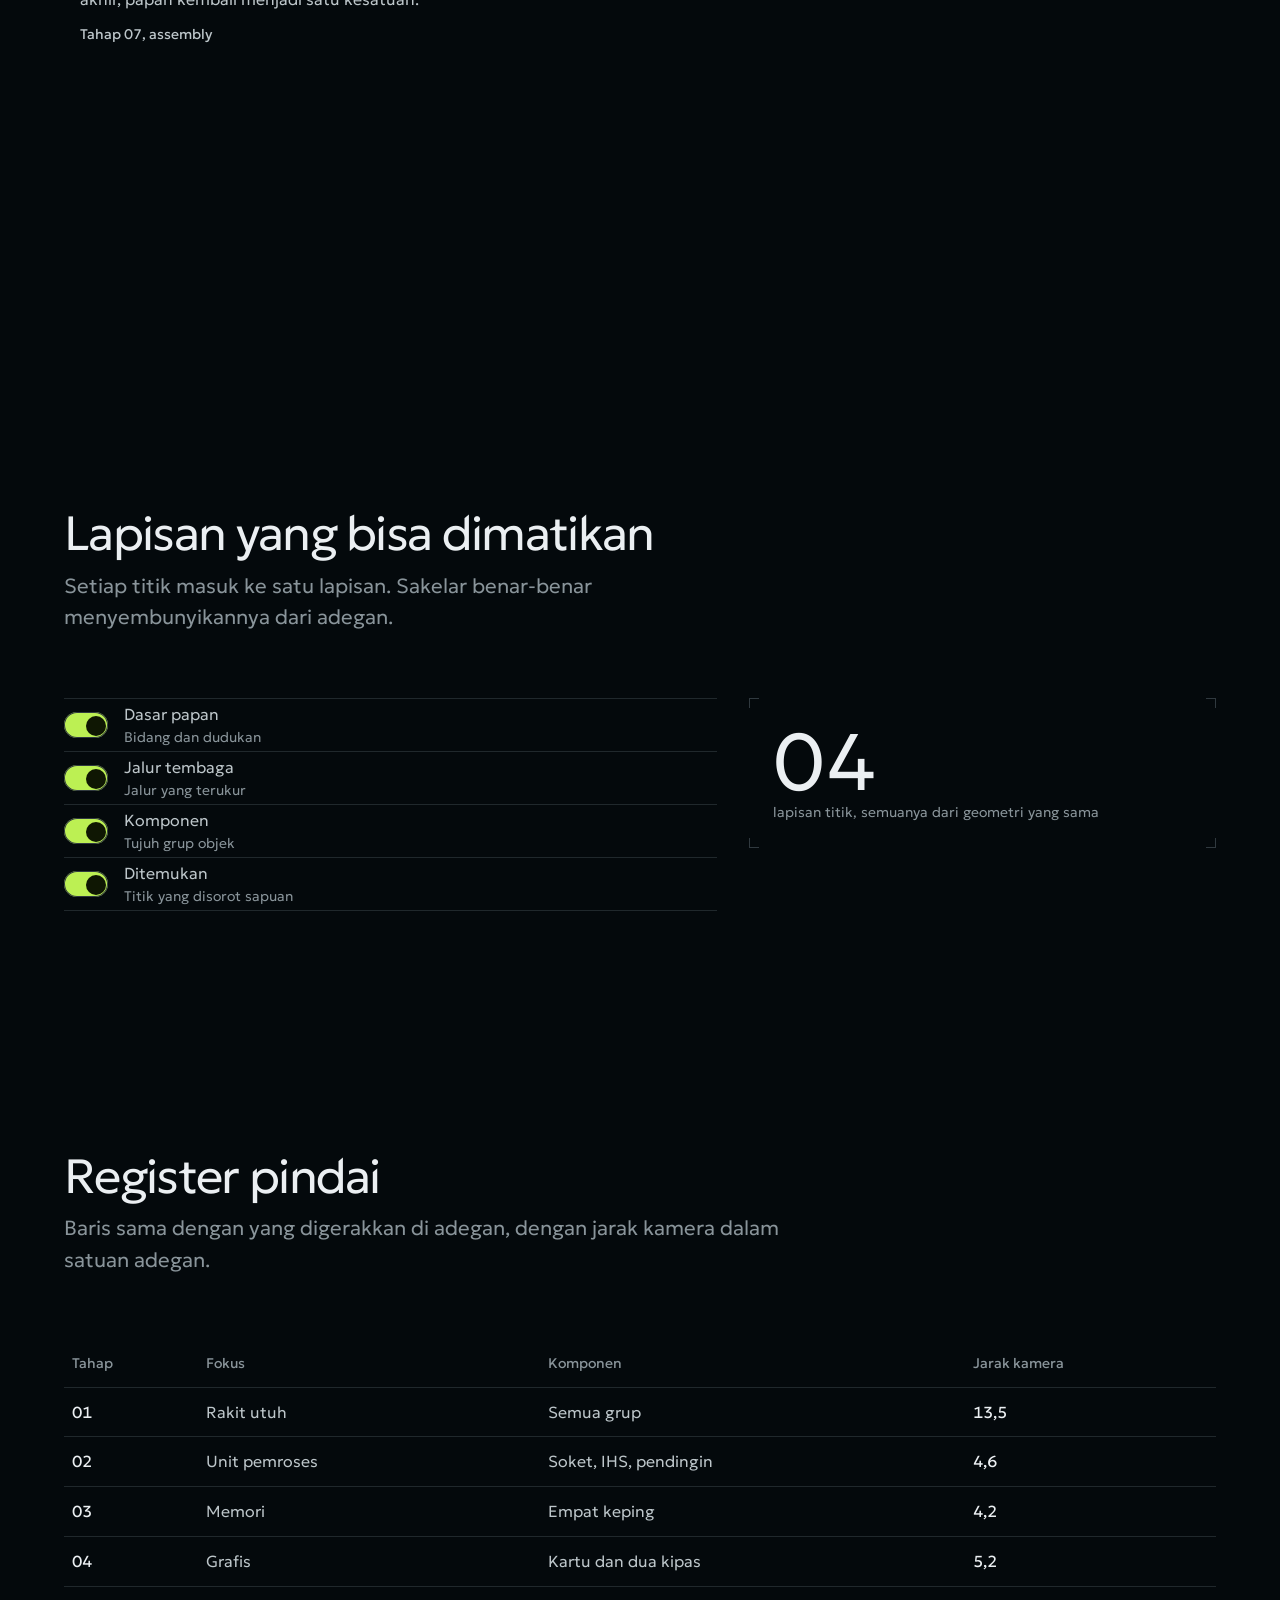
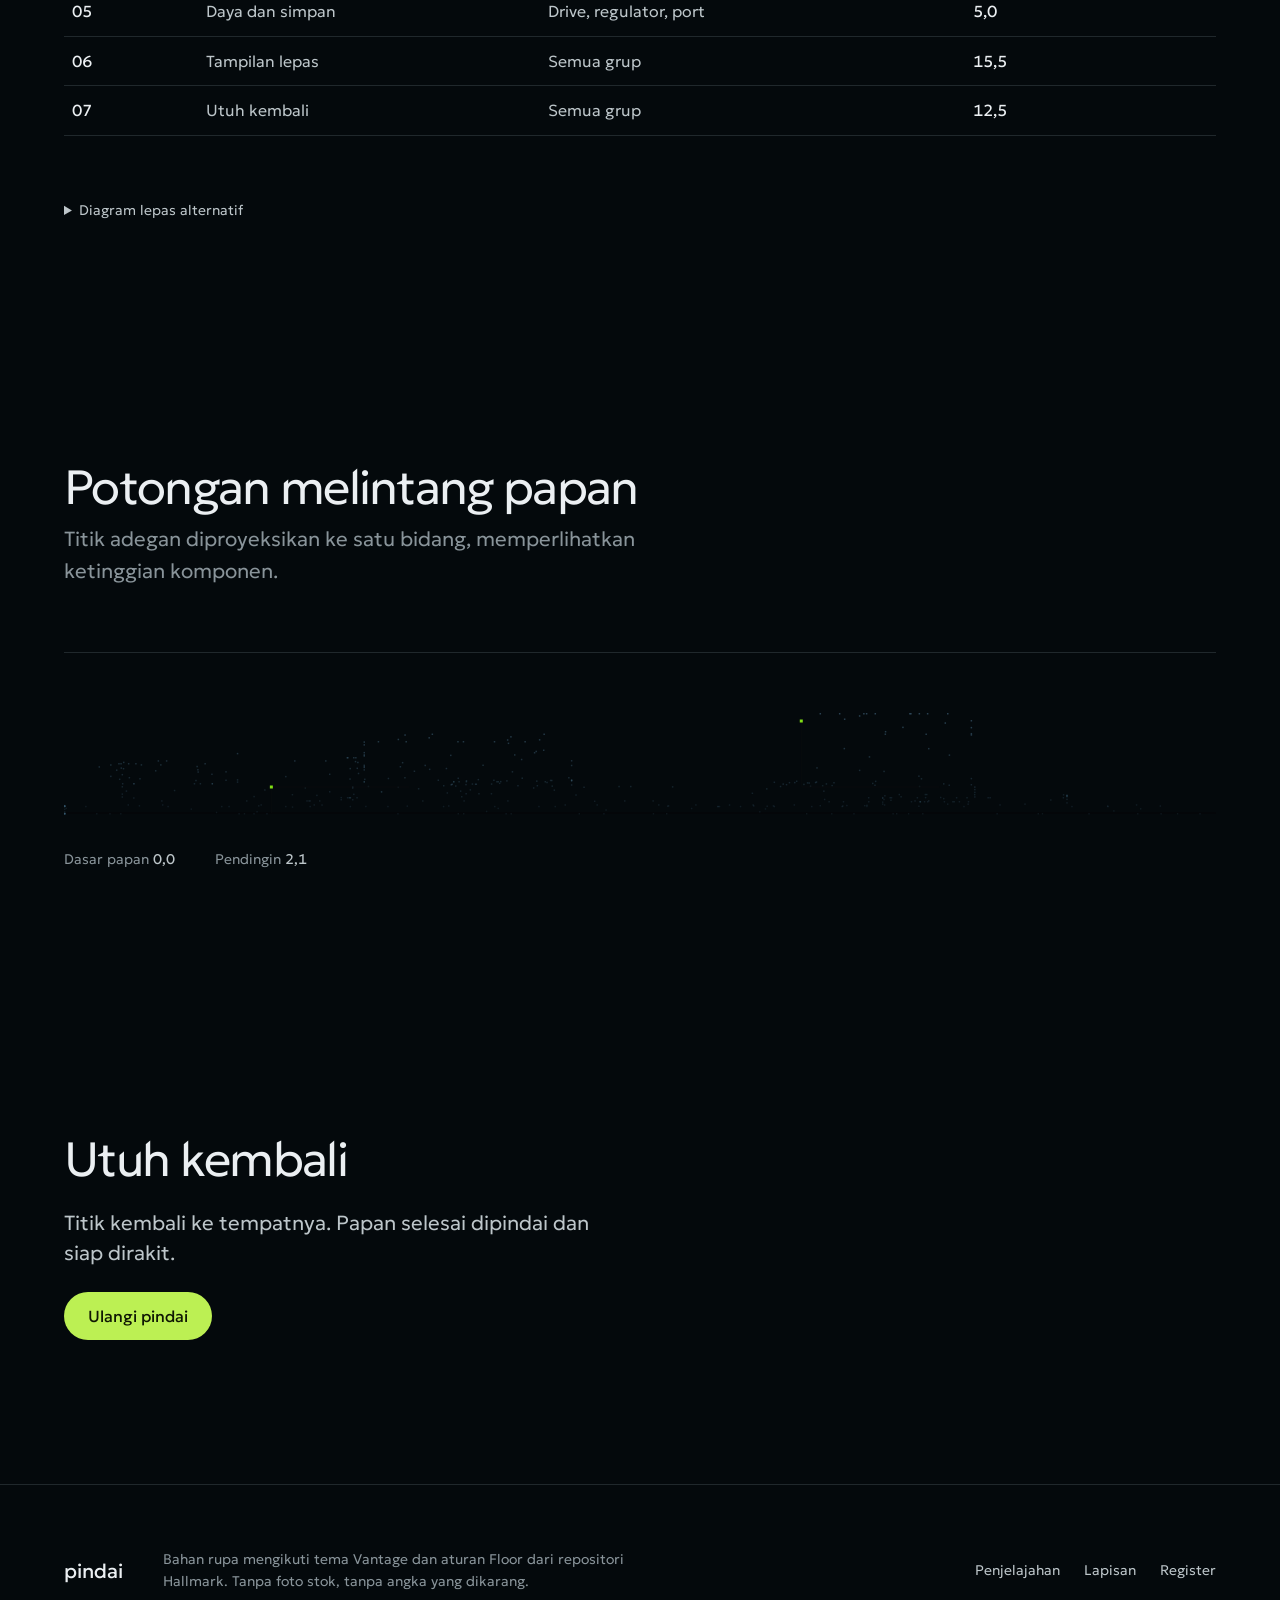
==== commit 9f278bb9: "Remake Hardware Explorer dengan tema Vantage dari repo: point cloud, sweep scroll-driven dan layer i" ====
--- a/hardware-explorer/index.html
+++ b/hardware-explorer/index.html
@@ -4,15 +4,15 @@
   <meta charset="utf-8">
   <meta name="viewport" content="width=device-width, initial-scale=1, viewport-fit=cover">
   <meta name="color-scheme" content="dark">
-  <title>Hardware Explorer, penjelajahan tiga dimensi papan induk</title>
-  <meta name="description" content="Pengalaman gulir tiga dimensi yang membongkar CPU, RAM, GPU dan komponen papan induk, lalu merakitnya kembali.">
+  <title>Pindai papan induk, Hardware Explorer</title>
+  <meta name="description" content="Awan titik tiga dimensi menyusun papan induk, lalu gulir membongkar CPU, memori dan kartu grafis sebelum merakitnya kembali.">
   <link rel="icon" href="data:,">
   <link rel="preconnect" href="https://fonts.googleapis.com">
   <link rel="preconnect" href="https://fonts.gstatic.com" crossorigin>
-  <link href="https://fonts.googleapis.com/css2?family=Chakra+Petch:wght@600&amp;family=IBM+Plex+Sans:wght@400;500&amp;family=IBM+Plex+Mono:wght@500&amp;display=swap" rel="stylesheet">
+  <link href="https://fonts.googleapis.com/css2?family=Geologica:wght,CRSV,SHRP@200..500,0,0..100&amp;display=swap" rel="stylesheet">
   <link rel="stylesheet" href="style.css">
-  <script src="vendor/gsap.min.js"></script>
-  <script src="vendor/ScrollTrigger.min.js"></script>
+  <script src="vendor/gsap.min.js" defer></script>
+  <script src="vendor/ScrollTrigger.min.js" defer></script>
   <script type="module" src="app.js"></script>
 </head>
 <body>
@@ -21,105 +21,171 @@
   <div class="backdrop" aria-hidden="true"></div>
   <canvas id="scene" aria-hidden="true"></canvas>
 
+  <div class="callout" data-callout aria-hidden="true">
+    <span class="callout__dot"></span>
+    <span class="callout__line"></span>
+    <span class="callout__label" data-callout-label>Soket prosesor</span>
+    <span class="callout__fig num" data-callout-fig>01 / 07</span>
+  </div>
+
+  <aside class="hud" aria-label="Tahap pindai">
+    <p class="hud__tahap" data-hud-tahap>Rakit utuh</p>
+    <p class="hud__no num" data-hud-no>00 / 06</p>
+    <div class="rail"><i data-rail></i></div>
+    <p class="hud__persen num" data-hud-persen>0%</p>
+    <ol class="hud__stages">
+      <li><button type="button" class="stage is-active" data-stage="0">Rakit utuh</button></li>
+      <li><button type="button" class="stage" data-stage="1">Unit pemroses</button></li>
+      <li><button type="button" class="stage" data-stage="2">Memori</button></li>
+      <li><button type="button" class="stage" data-stage="3">Grafis</button></li>
+      <li><button type="button" class="stage" data-stage="4">Daya dan simpan</button></li>
+      <li><button type="button" class="stage" data-stage="5">Tampilan lepas</button></li>
+      <li><button type="button" class="stage" data-stage="6">Utuh kembali</button></li>
+    </ol>
+    <p class="sr" aria-live="polite" data-announce></p>
+  </aside>
+
   <header class="bar">
-    <div class="wrap bar__in">
-      <a class="brand" href="#top" aria-label="Hardware Explorer, kembali ke atas"><span class="brand__mark" aria-hidden="true">/</span>hardware explorer</a>
+    <div class="container bar__in">
+      <a class="brand" href="#top" aria-label="Pindai, kembali ke atas"><span class="brand__mark" aria-hidden="true">///</span>pindai</a>
       <nav class="bar__nav" aria-label="Bagian halaman">
         <a href="#journey">Penjelajahan</a>
-        <a href="#komponen">Register</a>
-        <a href="#rakit">Rakit</a>
+        <a href="#lapisan">Lapisan</a>
+        <a href="#register">Register</a>
       </nav>
-      <a class="btn btn--primary" href="#journey">Mulai</a>
+      <a class="btn btn--primary" href="#journey">Mulai pindai</a>
     </div>
   </header>
 
   <main>
     <section class="hero" id="top" aria-labelledby="judul">
-      <div class="wrap hero__grid">
+      <div class="container hero__grid">
         <div class="hero__copy">
-          <h1 id="judul">Hardware Explorer</h1>
-          <p class="lede">Satu papan, tujuh tahap gulir. Kamera turun, komponen lepas, lalu kembali terakit.</p>
+          <h1 id="judul">Papan induk, tujuh kali dipindai</h1>
+          <p class="lead">Awan titik menyusun komponen, lalu kamera membongkar dan merakitnya kembali.</p>
           <div class="aksi">
-            <a class="btn btn--primary" href="#journey">Mulai penjelajahan</a>
-            <a class="btn btn--line" href="#komponen">Lihat register</a>
+            <a class="btn btn--primary" href="#journey">Mulai pindai</a>
+            <a class="btn btn--line" href="#register">Lihat register</a>
           </div>
-          <p class="fine">Adegan tiga dimensi dibangun dari objek asli, bukan gambar diam.</p>
-        </div>
-        <div class="hero__ukur" aria-hidden="true">
-          <div class="dim"><span class="num">10 × 7 unit adegan</span></div>
-          <p class="ukur">Lembar biru Prusia, garis putih, tanpa warna kedua.</p>
-          <p class="ukur">Ukuran di atas adalah satuan adegan, bukan ukuran fisik perangkat.</p>
-        </div>
-      </div>
-      <p class="cue" data-cue>Gulir untuk membongkar</p>
-    </section>
-
-    <section class="journey" id="journey" aria-label="Penjelajahan komponen">
-      <div class="hud" aria-hidden="true">
-        <p class="hud__tahap" data-hud-tahap>Rakit utuh</p>
-        <p class="hud__no num" data-hud-no>00 / 06</p>
-        <div class="rail"><i data-rail></i></div>
-        <p class="hud__persen num" data-hud-persen>0%</p>
-      </div>
-      <p class="sr" aria-live="polite" data-announce></p>
-
-      <div class="steps">
-        <article class="step" data-step="0">
-          <h2>Rakit utuh</h2>
-          <p>Seluruh komponen duduk pada papan induk. Kamera melihat dari tiga perempat, jarak jauh, sebelum turun ke detail.</p>
-          <p class="ukur">Tahap 00, kamera 13,5 unit</p>
-        </article>
-        <article class="step" data-step="1">
-          <h2>Unit pemroses</h2>
-          <p>Kamera mendekat ke soket. Prosesor dan pendingin naik perlahan, memperlihatkan tumpukan logam di atas die.</p>
-          <p class="ukur">Tahap 01, fokus cpu</p>
-        </article>
-        <article class="step" data-step="2">
-          <h2>Memori</h2>
-          <p>Empat keping memori berdiri di sela soket. Kamera bergeser ke kanan, keping terangkat satu per satu.</p>
-          <p class="ukur">Tahap 02, fokus ram</p>
-        </article>
-        <article class="step" data-step="3">
-          <h2>Grafis</h2>
-          <p>Kartu panjang melintang di jalur ekspansi. Kamera turun ke dua kipas, lalu kartu terangkat dari slotnya.</p>
-          <p class="ukur">Tahap 03, fokus gpu</p>
-        </article>
-        <article class="step" data-step="4">
-          <h2>Penyimpanan dan daya</h2>
-          <p>Drive tipis, blok pendingin regulator, dan port belakang ikut terangkat. Urutan ini menjaga hubungan antar komponen tetap terbaca.</p>
-          <p class="ukur">Tahap 04, fokus storage, vrm, io</p>
-        </article>
-        <article class="step" data-step="5">
-          <h2>Tampilan lepas</h2>
-          <p>Kamera mundur. Semua bagian bergerak ke posisi lepas dengan sedikit rotasi, membentuk peta letak yang utuh.</p>
-          <p class="ukur">Tahap 05, exploded view</p>
-        </article>
-        <article class="step" data-step="6">
-          <h2>Kembali dan rakit utuh</h2>
-          <p>Bagian turun ke tempatnya. Kamera berhenti pada sudut akhir, papan kembali menjadi satu kesatuan yang siap dinyalakan.</p>
-          <p class="ukur">Tahap 06, assembly</p>
-        </article>
-      </div>
-    </section>
-
-    <section class="register" id="komponen" aria-labelledby="register-judul">
-      <div class="wrap">
-        <div class="kepala">
-          <h2 id="register-judul">Register komponen</h2>
-          <p class="lede">Daftar sama dengan yang digerakkan di adegan, disusun sebagai lembar gambar.</p>
+          <p class="fine">Tujuh tahap, satu kanvas, tanpa section yang disematkan.</p>
+        </div>
+        <div class="hero__ukur ticks" aria-hidden="true">
+          <p class="figure">07</p>
+          <p class="ukur">tahap pindai dalam satuan adegan</p>
+        </div>
+      </div>
+      <p class="cue" data-cue>Gulir untuk menyusur papan</p>
+    </section>
+
+    <section class="journey" id="journey" aria-labelledby="journey-judul">
+      <div class="container">
+        <div class="section-head">
+          <h2 id="journey-judul">Tujuh tahap, satu papan</h2>
+          <p class="section-lead">Gulir menggerakkan kamera, objek dan catatan pada waktu yang sama.</p>
+        </div>
+        <div class="steps">
+          <article class="step is-active" data-step="0" id="tahap-0">
+            <h3>Rakit utuh</h3>
+            <p>Seluruh komponen duduk pada papan. Kamera melihat dari tiga perempat, jauh, sebelum turun ke detail.</p>
+            <p class="ukur num">Tahap 01, kamera 13,5 satuan</p>
+          </article>
+          <article class="step" data-step="1" id="tahap-1">
+            <h3>Unit pemroses</h3>
+            <p>Sapuan lime melewati soket. Prosesor, IHS dan pendingin naik, memperlihatkan tumpukan logam di atas die.</p>
+            <p class="ukur num">Tahap 02, fokus cpu</p>
+          </article>
+          <article class="step" data-step="2" id="tahap-2">
+            <h3>Memori</h3>
+            <p>Empat keping berdiri di sela soket. Kamera bergeser ke kanan, keping terangkat satu per satu.</p>
+            <p class="ukur num">Tahap 03, fokus ram</p>
+          </article>
+          <article class="step" data-step="3" id="tahap-3">
+            <h3>Grafis</h3>
+            <p>Kartu panjang melintang di jalur ekspansi. Kamera turun ke dua kipas, lalu kartu terangkat dari slotnya.</p>
+            <p class="ukur num">Tahap 04, fokus gpu</p>
+          </article>
+          <article class="step" data-step="4" id="tahap-4">
+            <h3>Daya dan simpan</h3>
+            <p>Drive tipis, blok regulator dan port belakang ikut terangkat. Urutan ini menjaga letak tetap terbaca.</p>
+            <p class="ukur num">Tahap 05, fokus storage, vrm, io</p>
+          </article>
+          <article class="step" data-step="5" id="tahap-5">
+            <h3>Tampilan lepas</h3>
+            <p>Kamera mundur. Semua bagian bergerak ke posisi lepas dengan sedikit rotasi, membentuk peta letak yang utuh.</p>
+            <p class="ukur num">Tahap 06, exploded view</p>
+          </article>
+          <article class="step" data-step="6" id="tahap-6">
+            <h3>Utuh kembali</h3>
+            <p>Bagian turun ke tempatnya. Kamera berhenti pada sudut akhir, papan kembali menjadi satu kesatuan.</p>
+            <p class="ukur num">Tahap 07, assembly</p>
+          </article>
+        </div>
+      </div>
+    </section>
+
+    <section class="layers" id="lapisan" aria-labelledby="lapisan-judul">
+      <div class="container">
+        <div class="section-head">
+          <h2 id="lapisan-judul">Lapisan yang bisa dimatikan</h2>
+          <p class="section-lead">Setiap titik masuk ke satu lapisan. Sakelar benar-benar menyembunyikannya dari adegan.</p>
+        </div>
+        <div class="layers__grid">
+          <ul class="switches">
+            <li>
+              <label class="switch">
+                <input type="checkbox" data-layer="0" checked>
+                <span class="switch__track"><span class="switch__knob"></span></span>
+                <span class="switch__text">Dasar papan<span class="switch__hint">Bidang dan dudukan</span></span>
+              </label>
+            </li>
+            <li>
+              <label class="switch">
+                <input type="checkbox" data-layer="1" checked>
+                <span class="switch__track"><span class="switch__knob"></span></span>
+                <span class="switch__text">Jalur tembaga<span class="switch__hint">Jalur yang terukur</span></span>
+              </label>
+            </li>
+            <li>
+              <label class="switch">
+                <input type="checkbox" data-layer="2" checked>
+                <span class="switch__track"><span class="switch__knob"></span></span>
+                <span class="switch__text">Komponen<span class="switch__hint">Tujuh grup objek</span></span>
+              </label>
+            </li>
+            <li>
+              <label class="switch">
+                <input type="checkbox" data-layer="3" checked>
+                <span class="switch__track"><span class="switch__knob"></span></span>
+                <span class="switch__text">Ditemukan<span class="switch__hint">Titik yang disorot sapuan</span></span>
+              </label>
+            </li>
+          </ul>
+          <div class="layers__note ticks">
+            <p class="figure">04</p>
+            <p class="ukur">lapisan titik, semuanya dari geometri yang sama</p>
+          </div>
+        </div>
+      </div>
+    </section>
+
+    <section class="register" id="register" aria-labelledby="register-judul">
+      <div class="container">
+        <div class="section-head">
+          <h2 id="register-judul">Register pindai</h2>
+          <p class="section-lead">Baris sama dengan yang digerakkan di adegan, dengan jarak kamera dalam satuan adegan.</p>
         </div>
         <table class="tabel">
           <thead>
-            <tr><th scope="col">No</th><th scope="col">Komponen</th><th scope="col">Peran</th><th scope="col">Letak</th></tr>
+            <tr><th scope="col">Tahap</th><th scope="col">Fokus</th><th scope="col">Komponen</th><th scope="col">Jarak kamera</th></tr>
           </thead>
           <tbody>
-            <tr><td class="num">01</td><td>Papan induk</td><td>Dudukan dan jalur antar bagian</td><td>Bidang dasar</td></tr>
-            <tr><td class="num">02</td><td>Prosesor</td><td>Menjalankan instruksi</td><td>Soket kiri</td></tr>
-            <tr><td class="num">03</td><td>Pendingin</td><td>Membuang panas dari prosesor</td><td>Di atas soket</td></tr>
-            <tr><td class="num">04</td><td>Memori</td><td>Menyimpan data kerja</td><td>Sela kanan</td></tr>
-            <tr><td class="num">05</td><td>Kartu grafis</td><td>Mengolah keluaran gambar</td><td>Jalur ekspansi</td></tr>
-            <tr><td class="num">06</td><td>Penyimpanan</td><td>Menyimpan data tetap</td><td>Sela bawah</td></tr>
-            <tr><td class="num">07</td><td>Regulator dan port</td><td>Mengatur daya dan sambungan</td><td>Tepi papan</td></tr>
+            <tr><td class="num" data-label="Tahap">01</td><td data-label="Fokus">Rakit utuh</td><td data-label="Komponen">Semua grup</td><td class="num" data-label="Jarak kamera">13,5</td></tr>
+            <tr><td class="num" data-label="Tahap">02</td><td data-label="Fokus">Unit pemroses</td><td data-label="Komponen">Soket, IHS, pendingin</td><td class="num" data-label="Jarak kamera">4,6</td></tr>
+            <tr><td class="num" data-label="Tahap">03</td><td data-label="Fokus">Memori</td><td data-label="Komponen">Empat keping</td><td class="num" data-label="Jarak kamera">4,2</td></tr>
+            <tr><td class="num" data-label="Tahap">04</td><td data-label="Fokus">Grafis</td><td data-label="Komponen">Kartu dan dua kipas</td><td class="num" data-label="Jarak kamera">5,2</td></tr>
+            <tr><td class="num" data-label="Tahap">05</td><td data-label="Fokus">Daya dan simpan</td><td data-label="Komponen">Drive, regulator, port</td><td class="num" data-label="Jarak kamera">5,0</td></tr>
+            <tr><td class="num" data-label="Tahap">06</td><td data-label="Fokus">Tampilan lepas</td><td data-label="Komponen">Semua grup</td><td class="num" data-label="Jarak kamera">15,5</td></tr>
+            <tr><td class="num" data-label="Tahap">07</td><td data-label="Fokus">Utuh kembali</td><td data-label="Komponen">Semua grup</td><td class="num" data-label="Jarak kamera">12,5</td></tr>
           </tbody>
         </table>
         <details class="diagram">
@@ -142,20 +208,40 @@
       </div>
     </section>
 
+    <section class="cut" id="potongan" aria-labelledby="potongan-judul">
+      <div class="container">
+        <div class="section-head">
+          <h2 id="potongan-judul">Potongan melintang papan</h2>
+          <p class="section-lead">Titik adegan diproyeksikan ke satu bidang, memperlihatkan ketinggian komponen.</p>
+        </div>
+        <figure class="cut__fig">
+          <canvas id="profile" aria-hidden="true"></canvas>
+          <figcaption>
+            <span class="cut__callout">Dasar papan <span class="num">0,0</span></span>
+            <span class="cut__callout">Pendingin <span class="num">2,1</span></span>
+          </figcaption>
+        </figure>
+      </div>
+    </section>
+
     <section class="closing" id="rakit" aria-labelledby="rakit-judul">
-      <div class="wrap closing__in">
-        <h2 id="rakit-judul">Satu papan, utuh kembali</h2>
-        <p class="lede">Gulir balik untuk mengulang pembongkaran, atau mulai lagi dari layar pertama.</p>
-        <a class="btn btn--primary" href="#top">Ulangi dari awal</a>
+      <div class="container closing__in">
+        <h2 id="rakit-judul">Utuh kembali</h2>
+        <p class="lead">Titik kembali ke tempatnya. Papan selesai dipindai dan siap dirakit.</p>
+        <a class="btn btn--primary" href="#top">Ulangi pindai</a>
       </div>
     </section>
   </main>
 
-  <footer class="kaki">
-    <div class="wrap kaki__in">
-      <a class="brand brand--kaki" href="#top"><span class="brand__mark" aria-hidden="true">/</span>hardware explorer</a>
-      <p>Adegan memakai Three.js dan GSAP ScrollTrigger. Material rupa mengikuti tema Blueprint dari repositori Hallmark.</p>
-      <p class="kaki__bawah">Objek dibangun secara prosedural, tanpa tekstur luar. Gerak mengikuti posisi gulir, bukan waktu otomatis.</p>
+  <footer class="footer">
+    <div class="container footer__in">
+      <p class="brand">pindai</p>
+      <p>Bahan rupa mengikuti tema Vantage dan aturan Floor dari repositori Hallmark. Tanpa foto stok, tanpa angka yang dikarang.</p>
+      <nav class="footer__nav" aria-label="Tautan kaki">
+        <a href="#journey">Penjelajahan</a>
+        <a href="#lapisan">Lapisan</a>
+        <a href="#register">Register</a>
+      </nav>
     </div>
   </footer>
 </body>
--- a/hardware-explorer/style.css
+++ b/hardware-explorer/style.css
@@ -1,179 +1,214 @@
-/* Hallmark · shape: Photographic scroll story · genre: modern-minimal · theme: Blueprint (cyanotype) · hero: papan induk tiga dimensi di belakang kepala · nav: markah kata, tiga tautan, satu kendali · footer: sumber dan catatan gerak */
-/* Hallmark · critique: satu kanvas tetap, bukan section yang disematkan; kamera, transformasi objek dan teks digerakkan oleh satu timeline scrub, kertas biru Prusia dan garis putih tanpa warna kedua */
-/* Hallmark · answered: F7, tiga permukaan keyline memakai satu resep karena tema Blueprint melarang kartu isi dan bayangan */
-
-:root {
-  --color-paper: oklch(35% 0.105 256);
-  --color-paper-2: oklch(31% 0.10 257);
-  --color-paper-3: oklch(26.5% 0.095 258);
-  --color-ink: oklch(97% 0.012 240);
-  --color-ink-2: oklch(90% 0.025 242);
-  --color-muted: oklch(80% 0.045 244);
-  --color-rule: oklch(93% 0.02 240 / 0.85);
-  --color-rule-2: oklch(93% 0.02 240 / 0.32);
-  --color-grid: oklch(97% 0.01 240 / 0.09);
-  --color-grid-2: oklch(97% 0.01 240 / 0.2);
-  --color-accent: oklch(97% 0.012 240);
-  --color-accent-ink: oklch(33% 0.105 256);
-  --color-focus: oklch(97% 0.012 240);
-
-  --font-display: "Chakra Petch", ui-sans-serif, sans-serif;
-  --font-body: "IBM Plex Sans", ui-sans-serif, sans-serif;
-  --font-outlier: "IBM Plex Mono", ui-monospace, monospace;
-
-  --tracking-display: -0.012em;
-  --display-weight: 600;
-  --radius-card: 0px;
-  --radius-pill: 0px;
-  --rule-hair: 1px;
-  --rule-heavy: 2px;
-  --tick: 14px;
-  --sheet-inset: 20px;
-
-  --text-h1: clamp(2.75rem, 1.6rem + 4vw, 5.25rem);
-  --text-h2: clamp(1.75rem, 1.3rem + 1.6vw, 2.75rem);
-  --text-h3: 1.25rem;
-  --text-body: 1.0625rem;
-  --text-lede: 1.1875rem;
-  --text-small: 0.9375rem;
-  --text-fine: 0.875rem;
-
-  --s-1: 4px; --s-2: 8px; --s-3: 12px; --s-4: 16px; --s-5: 24px;
-  --s-6: 32px; --s-7: 48px; --s-8: 64px; --s-9: 96px;
-
-  --container: 1240px;
-  --gutter: clamp(20px, 4vw, 48px);
-  --nav-h: 64px;
-  --dur: 220ms;
-  --ease: cubic-bezier(0.2, 0.7, 0.2, 1);
-}
-
-*, *::before, *::after { box-sizing: border-box; }
-html { -webkit-text-size-adjust: 100%; scroll-behavior: smooth; scroll-padding-top: calc(var(--nav-h) + var(--s-4)); scrollbar-color: var(--color-rule-2) var(--color-paper); }
-html, body { overflow-x: clip; }
-body { margin: 0; background: var(--color-paper); color: var(--color-ink-2); font: 400 var(--text-body)/1.55 var(--font-body); }
-img, svg { display: block; max-width: 100%; }
-a { color: var(--color-ink); text-decoration: underline; text-decoration-color: var(--color-rule); text-underline-offset: 0.15em; }
-a:hover { text-decoration-thickness: 2px; }
-button { font: inherit; color: inherit; }
-code, .num { font-family: var(--font-outlier); font-variant-numeric: tabular-nums; }
-h1, h2, h3 { margin: 0; font-family: var(--font-display); font-weight: var(--display-weight); letter-spacing: var(--tracking-display); color: var(--color-ink); overflow-wrap: break-word; min-width: 0; text-wrap: balance; font-synthesis: none; }
-h1, h2 { text-transform: uppercase; line-height: 1.02; }
-h1 { font-size: var(--text-h1); }
-h2 { font-size: var(--text-h2); }
-h3 { font-size: var(--text-h3); }
-p { margin: 0; }
-:focus-visible { outline: var(--rule-heavy) solid var(--color-focus); outline-offset: 3px; }
-::selection { background: var(--color-ink); color: var(--color-accent-ink); }
-.skip { position: absolute; left: var(--s-4); top: -80px; z-index: 100; padding: var(--s-2) var(--s-4); background: var(--color-ink); color: var(--color-accent-ink); text-decoration: none; }
-.skip:focus { top: var(--s-4); }
+/* Hallmark · shape: Narrative Workflow · genre: modern-minimal · theme: Vantage (deal 1/3, seed three-dimensional-point-cloud-fdaf·713809af·2026-11-03·r0) · job: try · draw: 180c3e
+ * hero: Corridor · nav: floating pill · footer: statement · imagery: the product, a three dimensional scan · signature: a point cloud motherboard that resolves into solid components as the scroll drives a lime sweep · vantage: object/steel
+ * axes: dark/grotesk-sans/chromatic-lime · posture: restrained · contrast: pass · fold: pass · v2.0.0 */
+/* Hallmark · pre-emit critique: P5 H5 E4 S5 R4 V5 · weakest: E, the shader sweep and the layer toggles were built together so the first lint needed one fix pass */
+/* Hallmark · answered F8 · the only scroll pattern is the GSAP scrub timeline; the progress spine reads the same timeline instead of starting a second animation-timeline */
+@import url("./tokens.css");
+@import url("./base.css");
+
+html { scroll-behavior: smooth; }
+body { font-weight: 300; font-variation-settings: "SHRP" 0; }
+h1, h2, h3 { font-variation-settings: "SHRP" 100; }
+.num { font-weight: 400; }
+
+.skip { position: absolute; top: -80px; left: var(--space-md); z-index: var(--z-toast); padding: var(--space-sm) var(--space-md); background: var(--color-ink); color: var(--color-accent-ink); text-decoration: none; }
+.skip:focus { top: var(--space-md); }
 .sr { position: absolute; width: 1px; height: 1px; overflow: hidden; clip-path: inset(50%); white-space: nowrap; }
-.wrap { width: 100%; max-width: calc(var(--container) + 2 * var(--gutter)); margin-inline: auto; padding-inline: var(--gutter); }
-.is-static .step { opacity: 1; }
-.is-static .cue { display: none; }
-
-/* kanvas tetap dan latar gambar kerja */
-.backdrop { position: fixed; inset: 0; z-index: 0; pointer-events: none; background-color: var(--color-paper); background-image: linear-gradient(var(--color-grid) 1px, transparent 1px), linear-gradient(90deg, var(--color-grid) 1px, transparent 1px), linear-gradient(var(--color-grid-2) 1px, transparent 1px), linear-gradient(90deg, var(--color-grid-2) 1px, transparent 1px); background-size: 24px 24px, 24px 24px, 120px 120px, 120px 120px; background-position: var(--sheet-inset) var(--sheet-inset); }
-#scene { position: fixed; inset: 0; z-index: 1; width: 100%; height: 100%; display: block; pointer-events: none; }
-body > header, body > main, body > footer { position: relative; z-index: 2; }
-
-/* kendali */
-.btn { appearance: none; display: inline-flex; align-items: center; justify-content: center; gap: var(--s-2); min-height: 48px; padding: 0 var(--s-5); border: var(--rule-hair) solid var(--color-rule); border-radius: var(--radius-pill); background: transparent; color: var(--color-ink); font: 500 var(--text-small)/1 var(--font-body); text-decoration: none; cursor: pointer; transition: background-color var(--dur) var(--ease), color var(--dur) var(--ease), border-color var(--dur) var(--ease), transform var(--dur) var(--ease); }
-.btn--primary { background: var(--color-ink); border-color: var(--color-ink); color: var(--color-accent-ink); }
-.btn--primary:hover { background: var(--color-ink-2); border-color: var(--color-ink-2); }
-.btn--line:hover { background: var(--color-paper-2); }
+
+/* Ground and the one fixed scene. It never sits under running text. */
+.backdrop { position: fixed; inset: 0; z-index: var(--z-base); pointer-events: none; background: var(--color-paper); }
+#scene {
+  position: fixed; top: 0; right: 0; z-index: var(--z-base);
+  width: var(--scene-w); height: 100svh; display: block; pointer-events: none;
+  -webkit-mask-image: linear-gradient(to right, transparent, var(--color-paper) 14%);
+  mask-image: linear-gradient(to right, transparent, var(--color-paper) 14%);
+}
+body > header, body > main, body > footer { position: relative; z-index: var(--z-raised); }
+
+/* Controls: one filled primary, one hairline pill, eight states. */
+.btn {
+  appearance: none; display: inline-flex; align-items: center; justify-content: center;
+  gap: var(--space-xs); min-height: 48px; padding: 0 var(--space-lg);
+  border: 0; border-radius: var(--radius-pill);
+  font: 400 var(--text-md)/1 var(--font-body); text-decoration: none; white-space: nowrap; cursor: pointer;
+  transition: background-color var(--dur-short) var(--ease-out), color var(--dur-short) var(--ease-out), box-shadow var(--dur-short) var(--ease-out), transform var(--dur-micro) var(--ease-out);
+}
+.btn--primary { background: var(--color-accent); color: var(--color-accent-ink); }
+.btn--primary:hover { background: var(--color-accent-hi); }
+.btn--line { background: transparent; color: var(--color-ink); box-shadow: inset 0 0 0 var(--rule-hair) var(--color-rule-2); }
+.btn--line:hover { box-shadow: inset 0 0 0 var(--rule-hair) var(--color-ink-2); }
 .btn:active { transform: translateY(1px); }
-.btn:disabled { background: var(--color-paper-3); border-color: var(--color-rule-2); color: var(--color-muted); cursor: not-allowed; }
-
-/* palang atas */
-.bar { position: sticky; top: 0; z-index: 50; background: var(--color-paper); border-bottom: var(--rule-hair) solid var(--color-rule); }
-.bar__in { display: flex; align-items: center; gap: var(--s-6); min-height: var(--nav-h); }
-.brand { display: inline-flex; align-items: baseline; gap: 0.14em; font-family: var(--font-display); font-size: 1.25rem; font-weight: var(--display-weight); letter-spacing: var(--tracking-display); color: var(--color-ink); text-decoration: none; text-transform: lowercase; }
-.brand__mark { color: var(--color-ink); }
-.bar__nav { display: flex; gap: var(--s-5); margin-left: auto; }
-.bar__nav a { font-size: var(--text-small); text-decoration: none; }
-.bar__nav a:hover { text-decoration: underline; text-decoration-thickness: 2px; }
-
-/* layar pertama */
-.hero { position: relative; min-height: 88svh; display: flex; flex-direction: column; justify-content: center; padding-block: var(--s-9) var(--s-8); }
-.hero__grid { display: grid; grid-template-columns: minmax(0, 1.05fr) minmax(0, 0.95fr); gap: var(--s-6); align-items: center; }
-.hero__copy { padding: var(--s-6); border: var(--rule-hair) solid var(--color-rule); background: color-mix(in oklab, var(--color-paper) 88%, transparent); }
-.hero__copy h1 { max-width: 14ch; }
-.lede { max-width: 38ch; margin-top: var(--s-5); font-size: var(--text-lede); line-height: 1.4; color: var(--color-ink-2); }
-.aksi { display: flex; flex-wrap: wrap; gap: var(--s-3); margin-top: var(--s-6); }
-.fine { margin-top: var(--s-5); font-size: var(--text-fine); color: var(--color-muted); }
-.hero__ukur { padding: var(--s-6); border: var(--rule-hair) solid var(--color-rule-2); background: color-mix(in oklab, var(--color-paper) 82%, transparent); }
-.dim { position: relative; height: var(--rule-hair); margin-block: var(--s-6); background: var(--color-rule); }
-.dim::before, .dim::after { content: ""; position: absolute; top: calc(var(--tick) / -2); width: var(--rule-hair); height: var(--tick); background: var(--color-rule); transform: rotate(45deg); }
-.dim::before { left: 0; }
-.dim::after { right: 0; }
-.dim .num { position: absolute; left: 50%; bottom: var(--s-3); transform: translateX(-50%); font-size: var(--text-small); color: var(--color-ink); white-space: nowrap; }
-.ukur { font-size: var(--text-small); color: var(--color-muted); }
-.ukur + .ukur { margin-top: var(--s-3); }
-.cue { margin-top: var(--s-7); text-align: center; font-size: var(--text-small); color: var(--color-muted); }
-
-/* pembacaan adegan */
-.journey { position: relative; padding-block: var(--s-8); }
-.hud { position: fixed; left: var(--gutter); bottom: var(--s-6); z-index: 3; display: grid; gap: var(--s-2); width: 190px; padding: var(--s-4); border: var(--rule-hair) solid var(--color-rule); background: color-mix(in oklab, var(--color-paper) 90%, transparent); pointer-events: none; }
-.hud__tahap { font-size: var(--text-small); color: var(--color-ink); }
-.hud__no, .hud__persen { font-size: var(--text-fine); color: var(--color-muted); }
-.rail { height: var(--rule-heavy); background: var(--color-rule-2); }
-.rail i { display: block; height: 100%; background: var(--color-ink); transform: scaleY(0); transform-origin: left center; }
-.steps { width: 100%; max-width: 46ch; margin-left: auto; counter-reset: step; }
-.step { display: flex; flex-direction: column; justify-content: center; min-height: 92svh; padding: var(--s-6); border: var(--rule-hair) solid var(--color-rule); background: color-mix(in oklab, var(--color-paper) 90%, transparent); opacity: 0.5; counter-increment: step; transition: opacity var(--dur) var(--ease), border-color var(--dur) var(--ease); }
-.step::before { content: counter(step, decimal-leading-zero); font-family: var(--font-outlier); font-size: var(--text-small); color: var(--color-ink); margin-bottom: var(--s-4); }
-.step.is-active { opacity: 1; border-color: var(--color-ink); }
-.step h2 { margin-bottom: var(--s-4); }
-.step p { font-size: var(--text-body); color: var(--color-ink-2); }
-.step .ukur { margin-top: var(--s-4); font-size: var(--text-small); color: var(--color-muted); }
-
-/* register */
-.register { padding-block: var(--s-9); background: var(--color-paper-2); border-block: var(--rule-heavy) solid var(--color-rule); }
-.kepala { display: grid; grid-template-columns: minmax(0, 1fr) minmax(0, 1fr); gap: var(--s-6); align-items: end; margin-bottom: var(--s-7); }
-.kepala h2 { max-width: 20ch; }
-.kepala .lede { margin-top: 0; }
-.tabel { width: 100%; border-collapse: collapse; border-top: var(--rule-heavy) solid var(--color-ink); }
-.tabel th { font: 500 var(--text-small)/1.3 var(--font-body); color: var(--color-muted); text-align: left; padding: var(--s-3) var(--s-4); border-bottom: var(--rule-heavy) solid var(--color-ink); }
-.tabel td { padding: var(--s-3) var(--s-4); border-top: var(--rule-hair) solid var(--color-rule); font-size: var(--text-body); vertical-align: top; }
-.tabel .num { text-align: right; color: var(--color-ink); }
-.diagram { margin-top: var(--s-7); border-top: var(--rule-hair) solid var(--color-rule); padding-top: var(--s-5); }
-.diagram summary { cursor: pointer; font-size: var(--text-small); color: var(--color-ink); }
-.diagram summary:focus-visible { outline: var(--rule-heavy) solid var(--color-focus); outline-offset: 3px; }
-.diagram figure { margin: var(--s-5) 0 0; }
-.diagram svg { width: 100%; max-width: 420px; height: auto; color: var(--color-rule); }
-.diagram svg rect { fill: none; stroke: var(--color-rule); stroke-width: 1; }
-.diagram svg .dg-line { fill: none; stroke: var(--color-rule-2); stroke-width: 1; stroke-dasharray: 4 4; }
-.diagram figcaption { margin-top: var(--s-3); font-size: var(--text-small); color: var(--color-muted); }
-
-/* penutup */
-.closing { padding-block: var(--s-9); }
-.closing__in { max-width: 62ch; padding: var(--s-7); border: var(--rule-hair) solid var(--color-rule); background: color-mix(in oklab, var(--color-paper) 90%, transparent); }
-.closing .lede { margin-block: var(--s-5) var(--s-6); }
-
-/* kaki */
-.kaki { padding-block: var(--s-8); border-top: var(--rule-heavy) solid var(--color-rule); background: var(--color-paper); }
-.kaki__in { display: grid; grid-template-columns: minmax(0, 1fr) minmax(0, 1.2fr); gap: var(--s-6); }
-.brand--kaki { font-size: 1.375rem; }
-.kaki p { font-size: var(--text-small); color: var(--color-muted); }
-.kaki__bawah { grid-column: 1 / -1; padding-top: var(--s-4); border-top: var(--rule-hair) solid var(--color-rule); }
-
-/* layar kecil */
-@media (max-width: 900px) {
-  .hero__grid, .kepala, .kaki__in { grid-template-columns: minmax(0, 1fr); }
-  .steps { max-width: none; margin-left: 0; }
-  .kaki__bawah { grid-column: auto; }
-}
-
-@media (max-width: 760px) {
-  :root { --nav-h: 96px; }
-  .bar__in { flex-wrap: wrap; padding-block: var(--s-3); }
-  .bar__nav { order: 3; width: 100%; margin-left: 0; justify-content: center; }
-  .hero { min-height: 82svh; padding-block: var(--s-7) var(--s-8); }
-  .hero__ukur, .hud { display: none; }
-  .step { min-height: 84svh; padding: var(--s-5); }
-  .cue { margin-top: var(--s-5); }
+.btn:disabled { opacity: 0.55; cursor: not-allowed; background: var(--color-paper-3); color: var(--color-muted); }
+.btn:focus-visible, .bar__nav a:focus-visible, .brand:focus-visible, .stage:focus-visible,
+.footer__nav a:focus-visible, summary:focus-visible, .skip:focus-visible {
+  outline: 2px solid var(--color-focus); outline-offset: 2px;
+}
+
+/* Floating pill nav. */
+.bar { position: sticky; top: var(--space-md); z-index: var(--z-sticky-nav); }
+.bar__in {
+  display: flex; align-items: center; gap: var(--space-lg); min-height: 56px;
+  padding-inline: var(--space-lg); border: var(--rule-hair) solid var(--color-rule-2);
+  border-radius: var(--radius-pill); background: var(--color-paper);
+}
+.brand { display: inline-flex; align-items: baseline; gap: var(--space-2xs); font: 400 var(--text-lg)/1 var(--font-display); color: var(--color-ink); text-decoration: none; }
+.brand__mark { color: var(--color-ink-2); }
+.bar__nav { display: flex; gap: var(--space-lg); margin-left: auto; }
+.bar__nav a { font-size: var(--text-sm); color: var(--color-ink-2); text-decoration: none; transition: color var(--dur-micro) var(--ease-out); }
+.bar__nav a:hover { color: var(--color-ink); text-decoration: underline; }
+
+/* Corridor hero: head on five columns, the measured thing on seven. */
+.hero { min-height: 92svh; display: flex; flex-direction: column; justify-content: center; padding-block: var(--space-3xl) var(--space-2xl); }
+.hero__grid { display: grid; grid-template-columns: minmax(0, 5fr) minmax(0, 7fr); gap: var(--gap-columns); align-items: center; }
+.hero__copy h1 { max-width: 18ch; }
+.lead { color: var(--color-ink-2); max-width: 46ch; }
+.aksi { display: flex; flex-wrap: wrap; gap: var(--space-sm); margin-top: var(--space-xl); }
+.fine { margin-top: var(--space-lg); font-size: var(--text-sm); color: var(--color-muted); }
+.hero__ukur {
+  justify-self: end; align-self: end; width: min(100%, 22ch); padding: var(--space-lg);
+  background: var(--color-paper); color: var(--color-ink);
+}
+.figure { font-size: var(--text-display); font-weight: 300; line-height: 1; font-variation-settings: "SHRP" 100; color: var(--color-ink); font-variant-numeric: tabular-nums; }
+.ukur { font-size: var(--text-sm); color: var(--color-muted); }
+.cue { margin-top: var(--space-2xl); text-align: center; font-size: var(--text-sm); color: var(--color-muted); }
+
+/* Frames drawn only at their corners. */
+.ticks { position: relative; }
+.ticks::before {
+  content: ""; position: absolute; inset: 0; pointer-events: none;
+  border: var(--rule-hair) solid var(--color-rule-2);
+  -webkit-mask: conic-gradient(at var(--tick) var(--tick), transparent 75%, var(--color-ink) 0) 0 0 / calc(100% - var(--tick)) calc(100% - var(--tick));
+  mask: conic-gradient(at var(--tick) var(--tick), transparent 75%, var(--color-ink) 0) 0 0 / calc(100% - var(--tick)) calc(100% - var(--tick));
+}
+
+/* The live callout: one measured point, one leader, one figure. */
+.callout {
+  position: fixed; top: 0; left: 0; z-index: var(--z-raised); pointer-events: none;
+  transform: translate3d(var(--cx, 62vw), var(--cy, 42svh), 0);
+  display: flex; align-items: flex-start; gap: var(--space-xs);
+  color: var(--color-ink-2); font-size: var(--text-sm);
+}
+.callout__dot { flex: 0 0 auto; width: var(--callout-dot); height: var(--callout-dot); margin-top: var(--space-xs); border-radius: var(--radius-pill); background: var(--color-accent); }
+.callout__line { flex: 0 0 auto; width: var(--space-2xl); height: var(--rule-hair); margin-top: var(--space-sm); background: var(--color-rule-2); }
+.callout__label, .callout__fig { white-space: nowrap; }
+.callout__fig { color: var(--color-accent); }
+
+/* A quiet instrument column over the right edge of the cloud. */
+.hud {
+  position: fixed; right: 0; top: 50%; z-index: var(--z-raised);
+  transform: translateY(-50%); width: var(--hud-w); padding: var(--space-lg);
+  background: var(--color-paper);
+}
+.hud__tahap { font-size: var(--text-sm); color: var(--color-ink-2); }
+.hud__no, .hud__persen { font-size: var(--text-sm); color: var(--color-muted); }
+.rail { position: relative; width: 2px; height: var(--space-3xl); margin-block: var(--space-md); background: var(--color-rule); }
+.rail i { position: absolute; top: 0; left: 0; width: 100%; height: 100%; background: var(--color-accent); transform: scaleY(0); transform-origin: top; }
+.hud__stages { list-style: none; margin: 0; padding: 0; }
+.stage {
+  appearance: none; display: block; width: 100%; padding: var(--space-2xs) 0;
+  border: 0; background: transparent; text-align: left; white-space: nowrap;
+  font: 400 var(--text-sm)/1.4 var(--font-body); color: var(--color-muted); cursor: pointer;
+  transition: color var(--dur-micro) var(--ease-out);
+}
+.stage:hover { color: var(--color-ink-2); }
+.stage:active { color: var(--color-ink); }
+.stage.is-active { color: var(--color-accent); }
+.stage:disabled { opacity: 0.55; cursor: not-allowed; }
+
+/* Seven stages on the left, the cloud holding the right. */
+.section-head { margin-bottom: var(--space-2xl); }
+.section-lead { margin-top: var(--space-sm); font-size: var(--text-lead); color: var(--color-muted); max-width: 52ch; }
+.steps { width: min(100%, 46ch); }
+.step {
+  min-height: 62svh; display: flex; flex-direction: column; justify-content: center;
+  padding-inline: var(--space-md); border-top: var(--rule-hair) solid var(--color-rule);
+  transition: background-color var(--dur-short) var(--ease-out);
+}
+.step.is-active { background: var(--color-paper-2); }
+.step h3 { font-size: var(--text-title); }
+.step p { max-width: 46ch; color: var(--color-ink-2); }
+.step .ukur { margin-top: var(--space-sm); }
+.journey, .layers, .register, .cut { padding-block: var(--section-gap-s); }
+
+/* Working layer switches. */
+.layers__grid { display: grid; grid-template-columns: minmax(0, 7fr) minmax(0, 5fr); gap: var(--gap-columns); align-items: start; }
+.switches { list-style: none; margin: 0; padding: 0; }
+.switches li { border-top: var(--rule-hair) solid var(--color-rule); }
+.switches li:last-child { border-bottom: var(--rule-hair) solid var(--color-rule); }
+.switch { display: flex; align-items: center; gap: var(--space-md); min-height: 52px; cursor: pointer; }
+.switch input { appearance: none; position: absolute; width: 1px; height: 1px; opacity: 0; }
+.switch__track {
+  position: relative; flex: 0 0 auto; width: 44px; height: 26px; border-radius: var(--radius-pill);
+  background: var(--color-paper-3); box-shadow: inset 0 0 0 var(--rule-hair) var(--color-rule-2);
+  transition: background-color var(--dur-short) var(--ease-out);
+}
+.switch__knob {
+  position: absolute; top: var(--space-2xs); left: var(--space-2xs); width: 20px; height: 20px;
+  border-radius: var(--radius-pill); background: var(--color-ink-2); transform: translateX(0);
+  transition: transform var(--dur-short) var(--ease-out), background-color var(--dur-short) var(--ease-out);
+}
+.switch input:checked + .switch__track { background: var(--color-accent); }
+.switch input:checked + .switch__track .switch__knob { transform: translateX(18px); background: var(--color-accent-ink); }
+.switch input:focus-visible + .switch__track { outline: 2px solid var(--color-focus); outline-offset: 2px; }
+.switch input:active + .switch__track .switch__knob { transform: translateX(9px); }
+.switch input:disabled + .switch__track { opacity: 0.55; cursor: not-allowed; }
+.switch:has(input:disabled) { cursor: not-allowed; }
+.switch__text { display: flex; flex-direction: column; color: var(--color-ink-2); font-size: var(--text-md); }
+.switch__hint { min-height: 1lh; font-size: var(--text-sm); color: var(--color-muted); }
+.layers__note { padding: var(--space-lg); background: var(--color-paper); }
+
+/* Scan log: horizontal rules only, no outer frame. */
+.tabel { width: 100%; border-collapse: collapse; }
+.tabel th, .tabel td { padding: var(--space-sm) var(--space-xs); border-bottom: var(--rule-hair) solid var(--color-rule); text-align: left; }
+.tabel th { font-weight: 400; font-size: var(--text-sm); color: var(--color-muted); white-space: nowrap; }
+.tabel td { font-size: var(--text-md); color: var(--color-ink-2); }
+.tabel td.num { color: var(--color-ink); }
+.diagram { margin-top: var(--space-2xl); }
+.diagram summary { cursor: pointer; color: var(--color-ink-2); font-size: var(--text-sm); }
+.diagram figure { margin: var(--space-lg) 0 0; }
+.diagram svg { width: min(100%, 420px); height: auto; }
+.diagram rect { fill: none; stroke: var(--color-rule-2); stroke-width: 1; }
+.diagram .dg-line { fill: none; stroke: var(--color-muted); stroke-width: 1; }
+.diagram figcaption { margin-top: var(--space-sm); font-size: var(--text-sm); color: var(--color-muted); }
+
+/* A thin section cut of the same measured points. */
+.cut__fig { margin: 0; padding-top: var(--space-lg); border-top: var(--rule-hair) solid var(--color-rule); }
+#profile { display: block; width: 100%; height: 160px; }
+.cut__fig figcaption { display: flex; flex-wrap: wrap; gap: var(--space-xl); margin-top: var(--space-sm); font-size: var(--text-sm); color: var(--color-muted); }
+.cut__callout .num { color: var(--color-ink-2); }
+
+/* Statement close. */
+.closing { padding-block: var(--section-gap); }
+.closing__in { display: flex; flex-direction: column; align-items: flex-start; gap: var(--space-lg); }
+.closing .lead { max-width: 44ch; }
+.footer { border-top: var(--rule-hair) solid var(--color-rule); padding-block: var(--space-2xl); }
+.footer__in { display: flex; align-items: center; gap: var(--space-xl); }
+.footer__in > p:nth-child(2) { max-width: 52ch; color: var(--color-muted); font-size: var(--text-sm); }
+.footer__nav { display: flex; gap: var(--space-lg); margin-left: auto; }
+.footer__nav a { font-size: var(--text-sm); color: var(--color-ink-2); text-decoration: none; }
+.footer__nav a:hover { text-decoration: underline; }
+
+.is-static .cue, .is-reduced .cue, .is-reduced .callout { display: none; }
+
+@media (max-width: 60rem) {
+  :root { --scene-w: 100%; }
+  .bar__nav { display: none; }
+  .hud, .callout { display: none; }
+  .hero__copy, .hero__ukur, .step, .section-head, .tabel, .switches, .layers__note, .cut__fig, .closing__in, .footer__in { background: var(--color-paper); color: var(--color-ink); }
+  .layers__grid { grid-template-columns: minmax(0, 1fr); }
+  .footer__in { flex-direction: column; align-items: flex-start; }
+  .footer__nav { margin-left: 0; }
+}
+
+@media (max-width: 40rem) {
+  .hero__grid { grid-template-columns: minmax(0, 1fr); }
+  .hero__ukur { justify-self: start; }
+  .tabel thead { display: none; }
+  .tabel tr { display: block; border-bottom: var(--rule-hair) solid var(--color-rule); padding-block: var(--space-sm); }
+  .tabel td { display: flex; justify-content: space-between; gap: var(--space-sm); border: 0; padding: var(--space-2xs) 0; }
+  .tabel td::before { content: attr(data-label); color: var(--color-muted); font-size: var(--text-sm); }
 }
 
 @media (prefers-reduced-motion: reduce) {
-  *, *::before, *::after { transition-duration: 0.01ms; animation-duration: 0.01ms; animation-iteration-count: 1; scroll-behavior: auto; }
-}
+  .btn, .stage, .switch__track, .switch__knob, .bar__nav a, .step { transition: none; }
+}
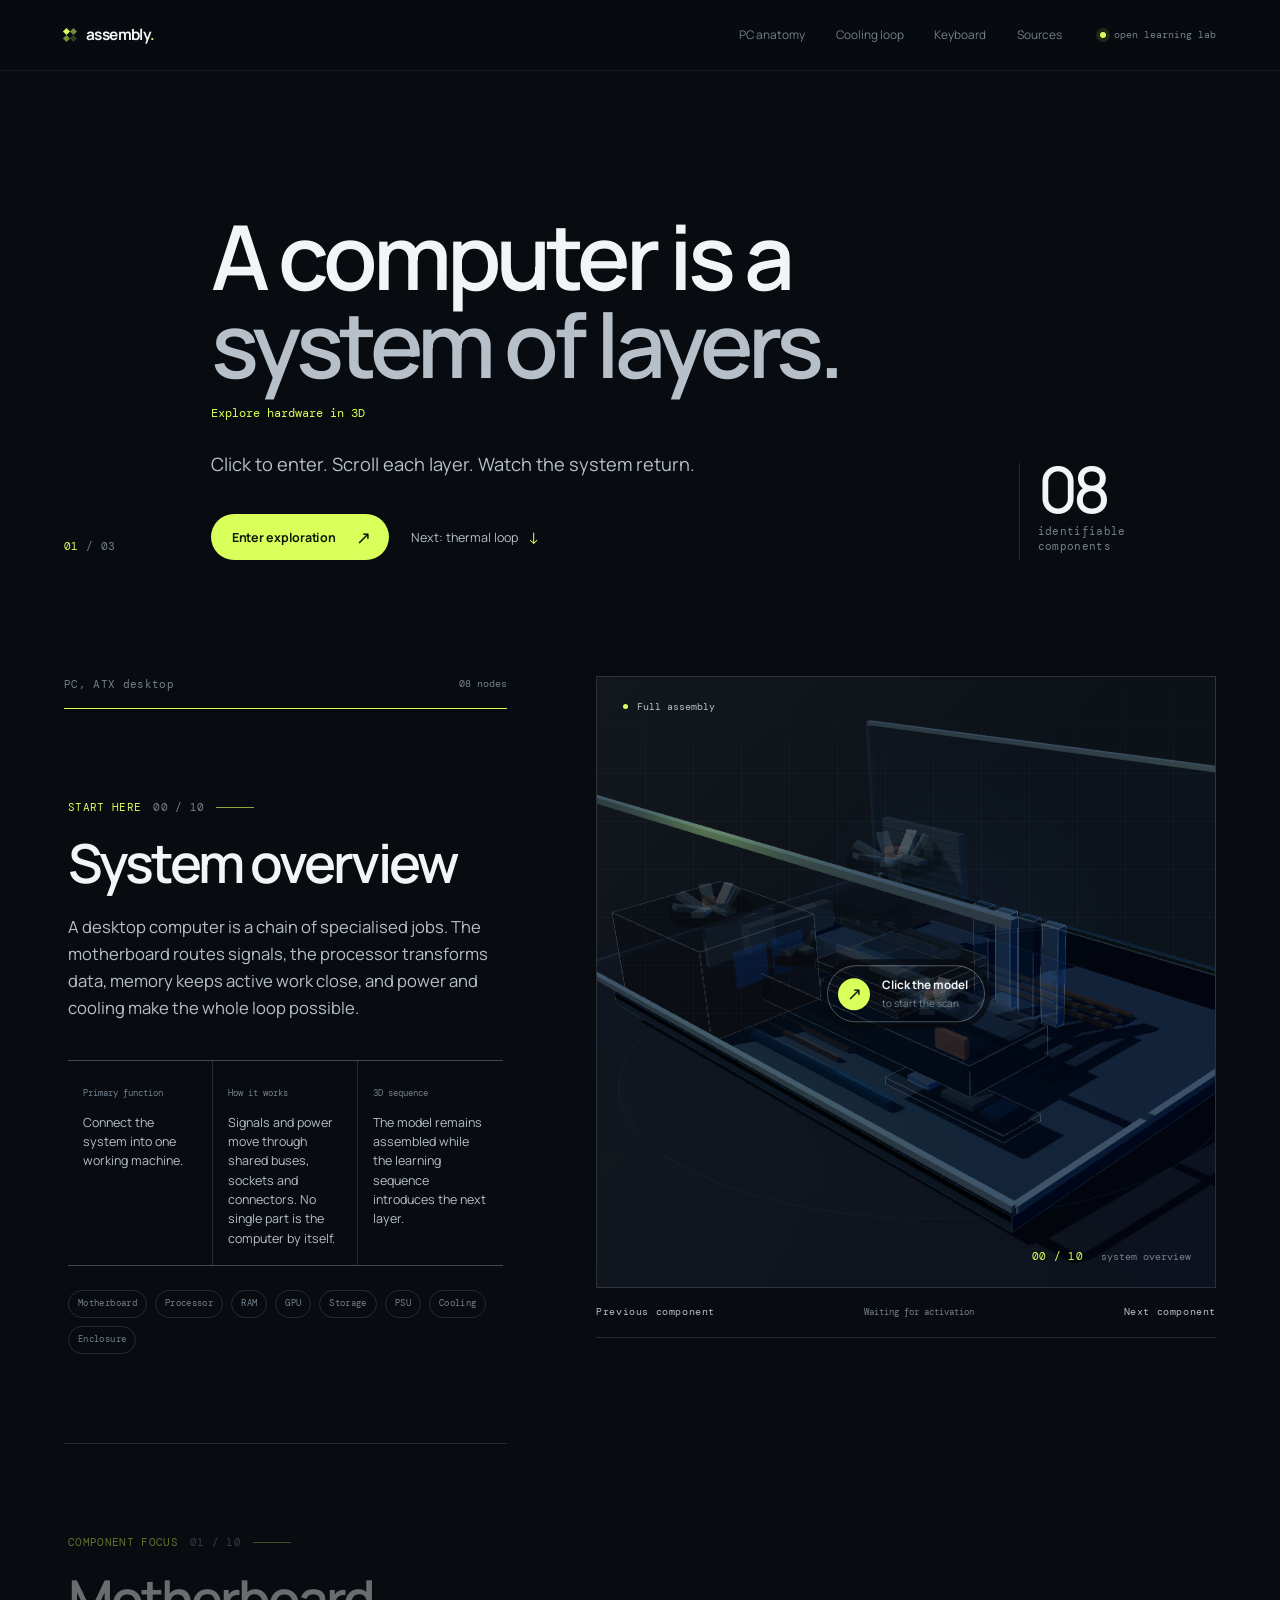
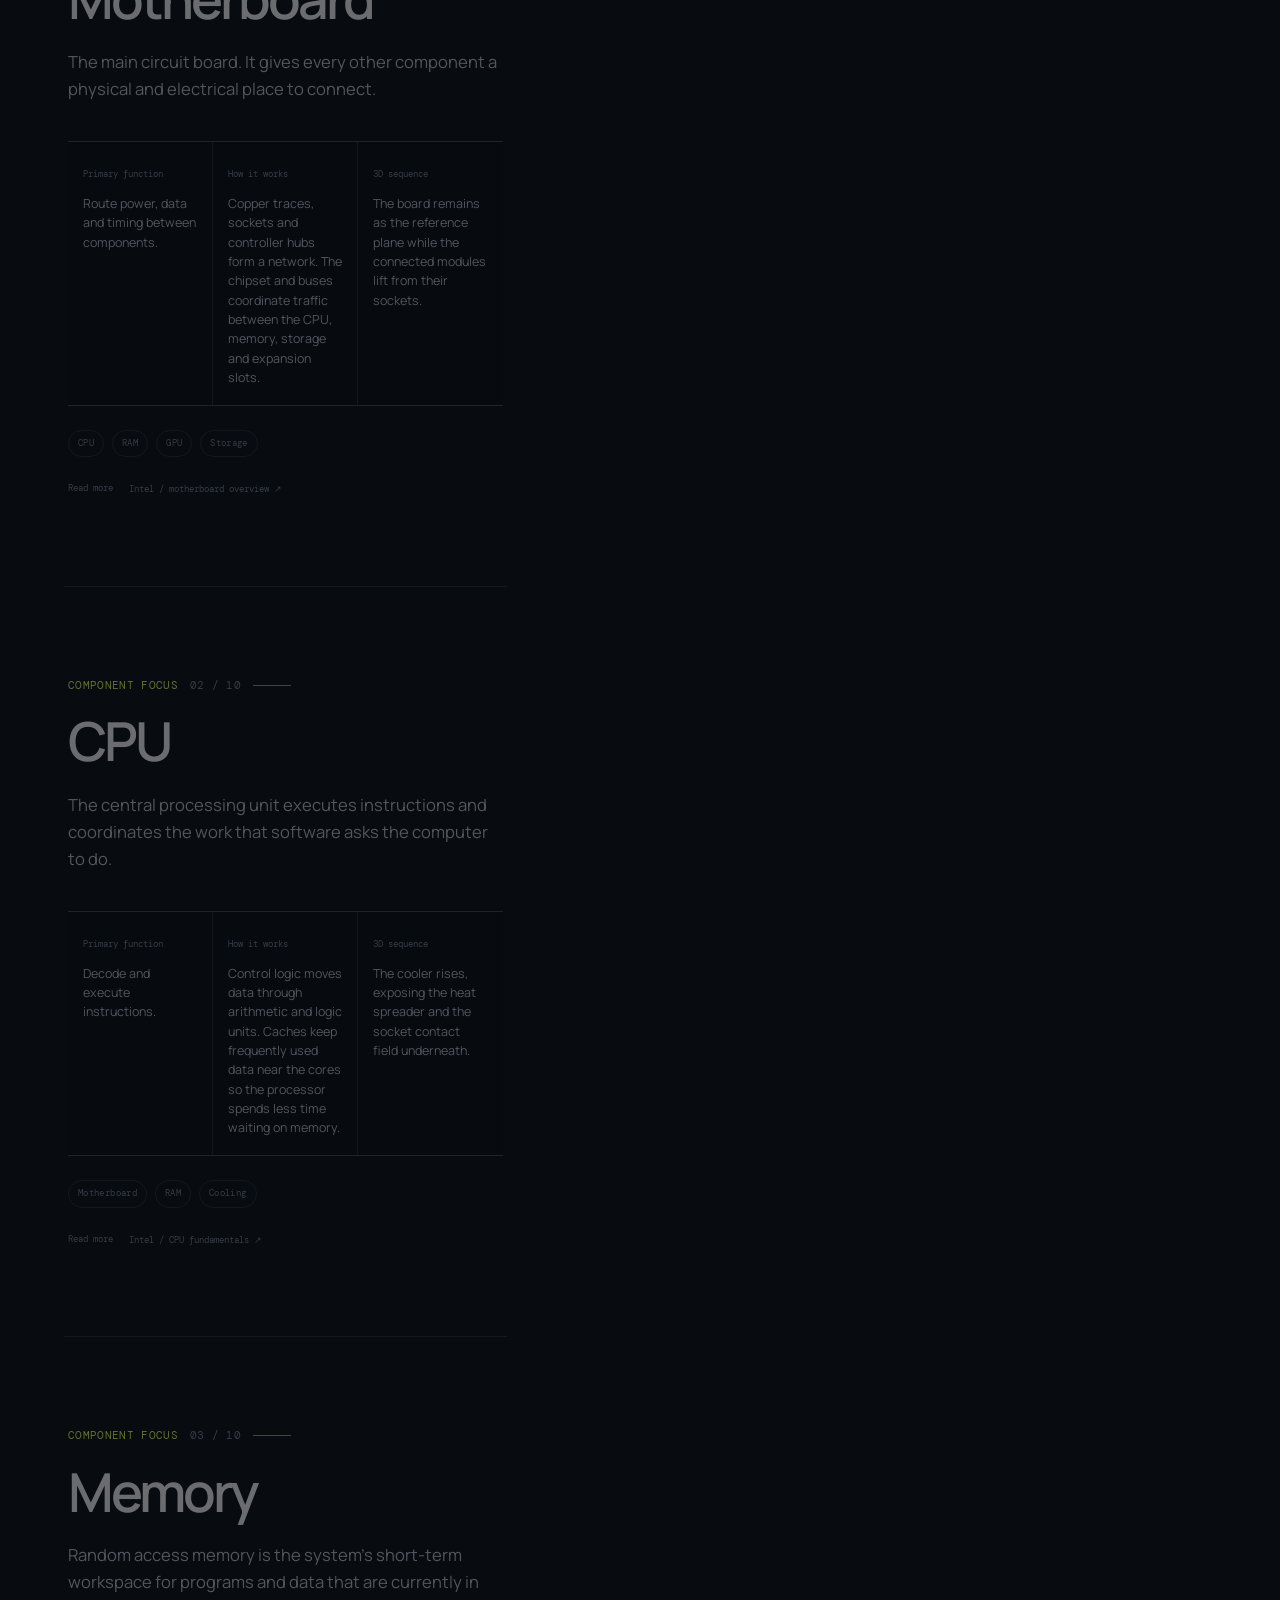
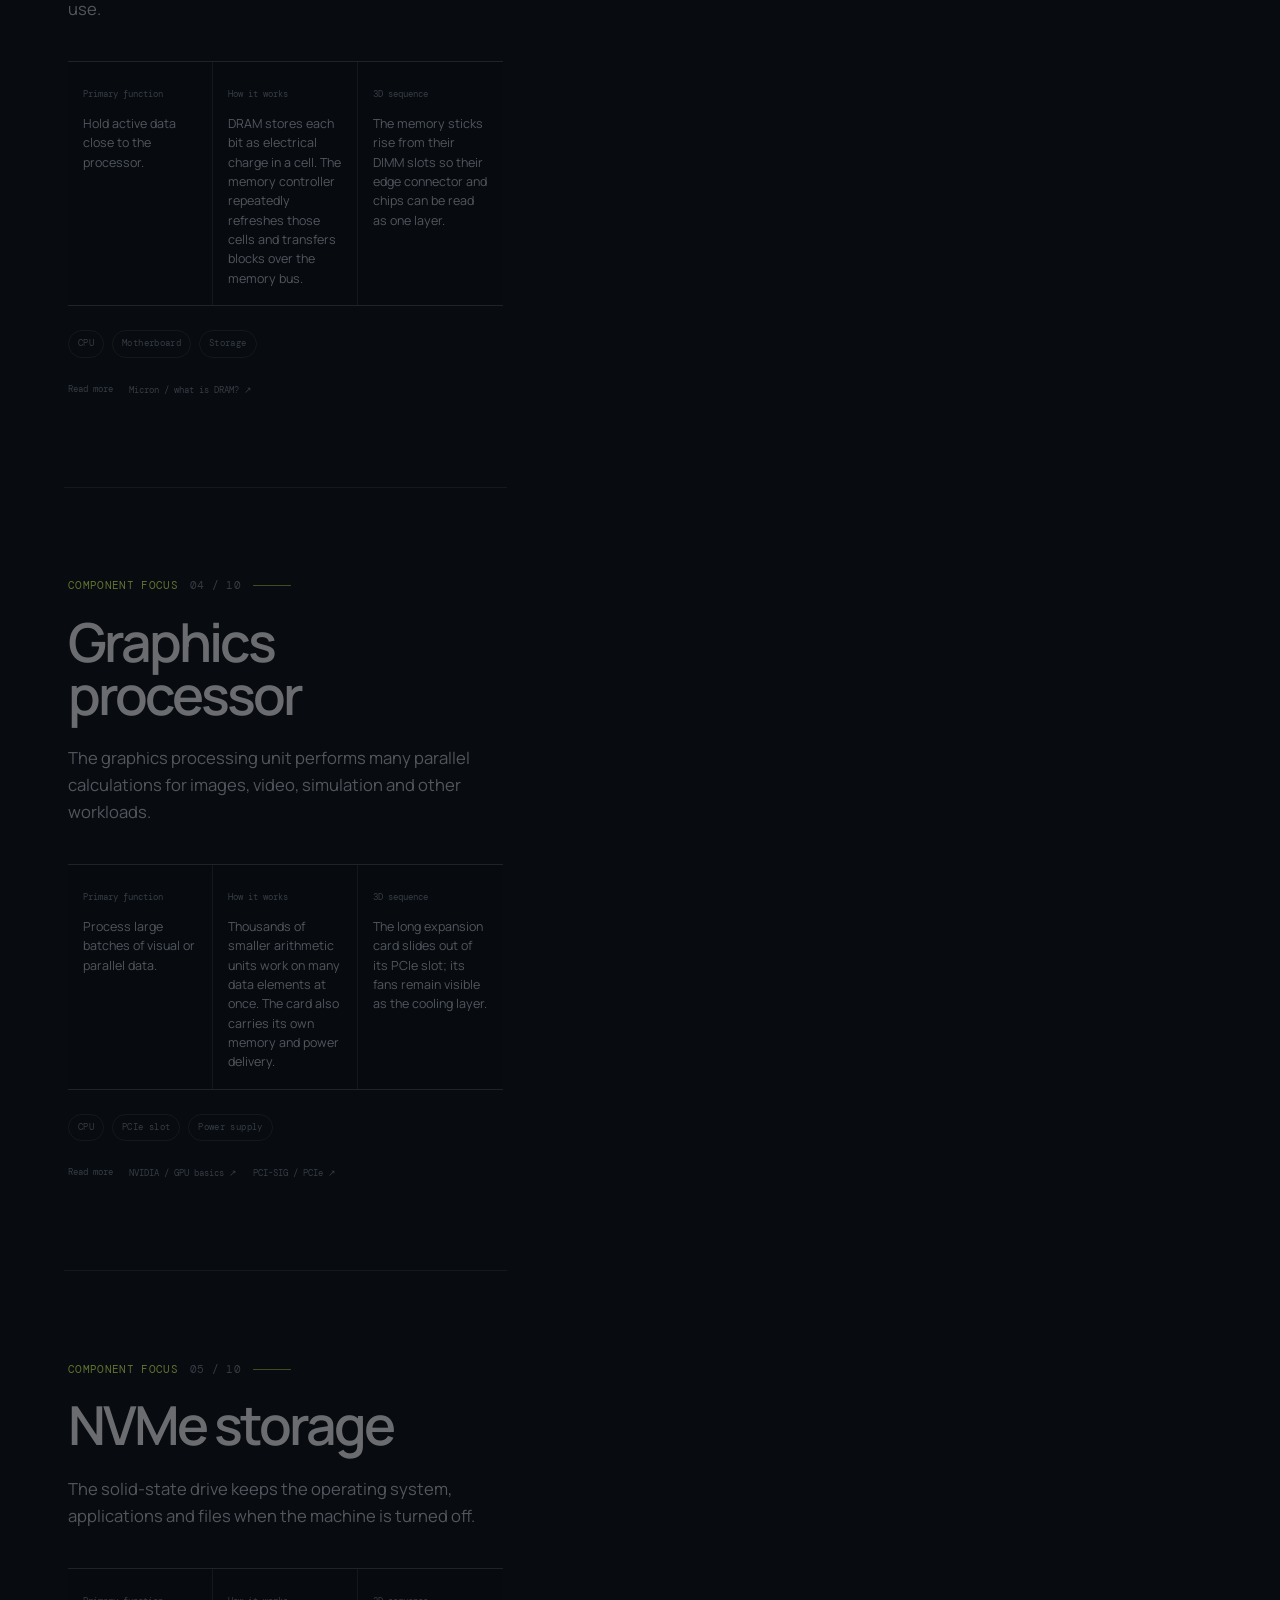
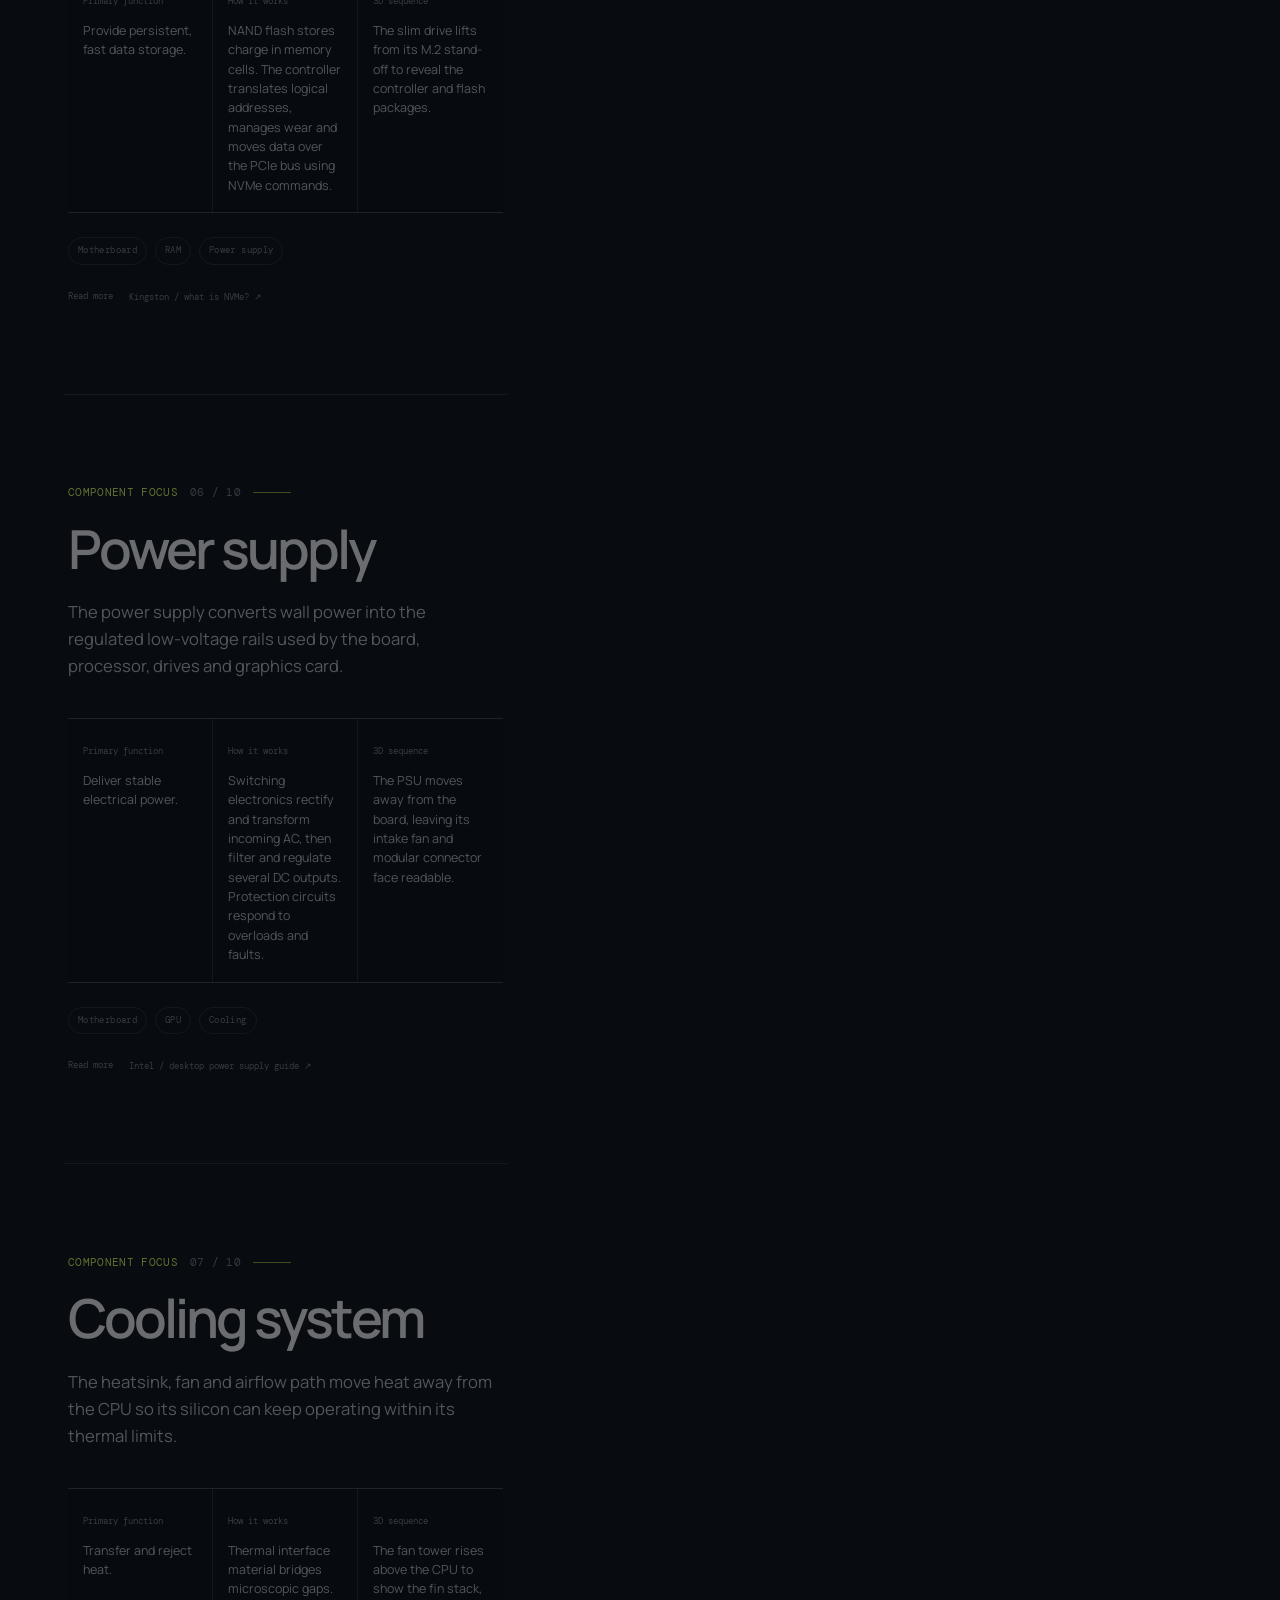
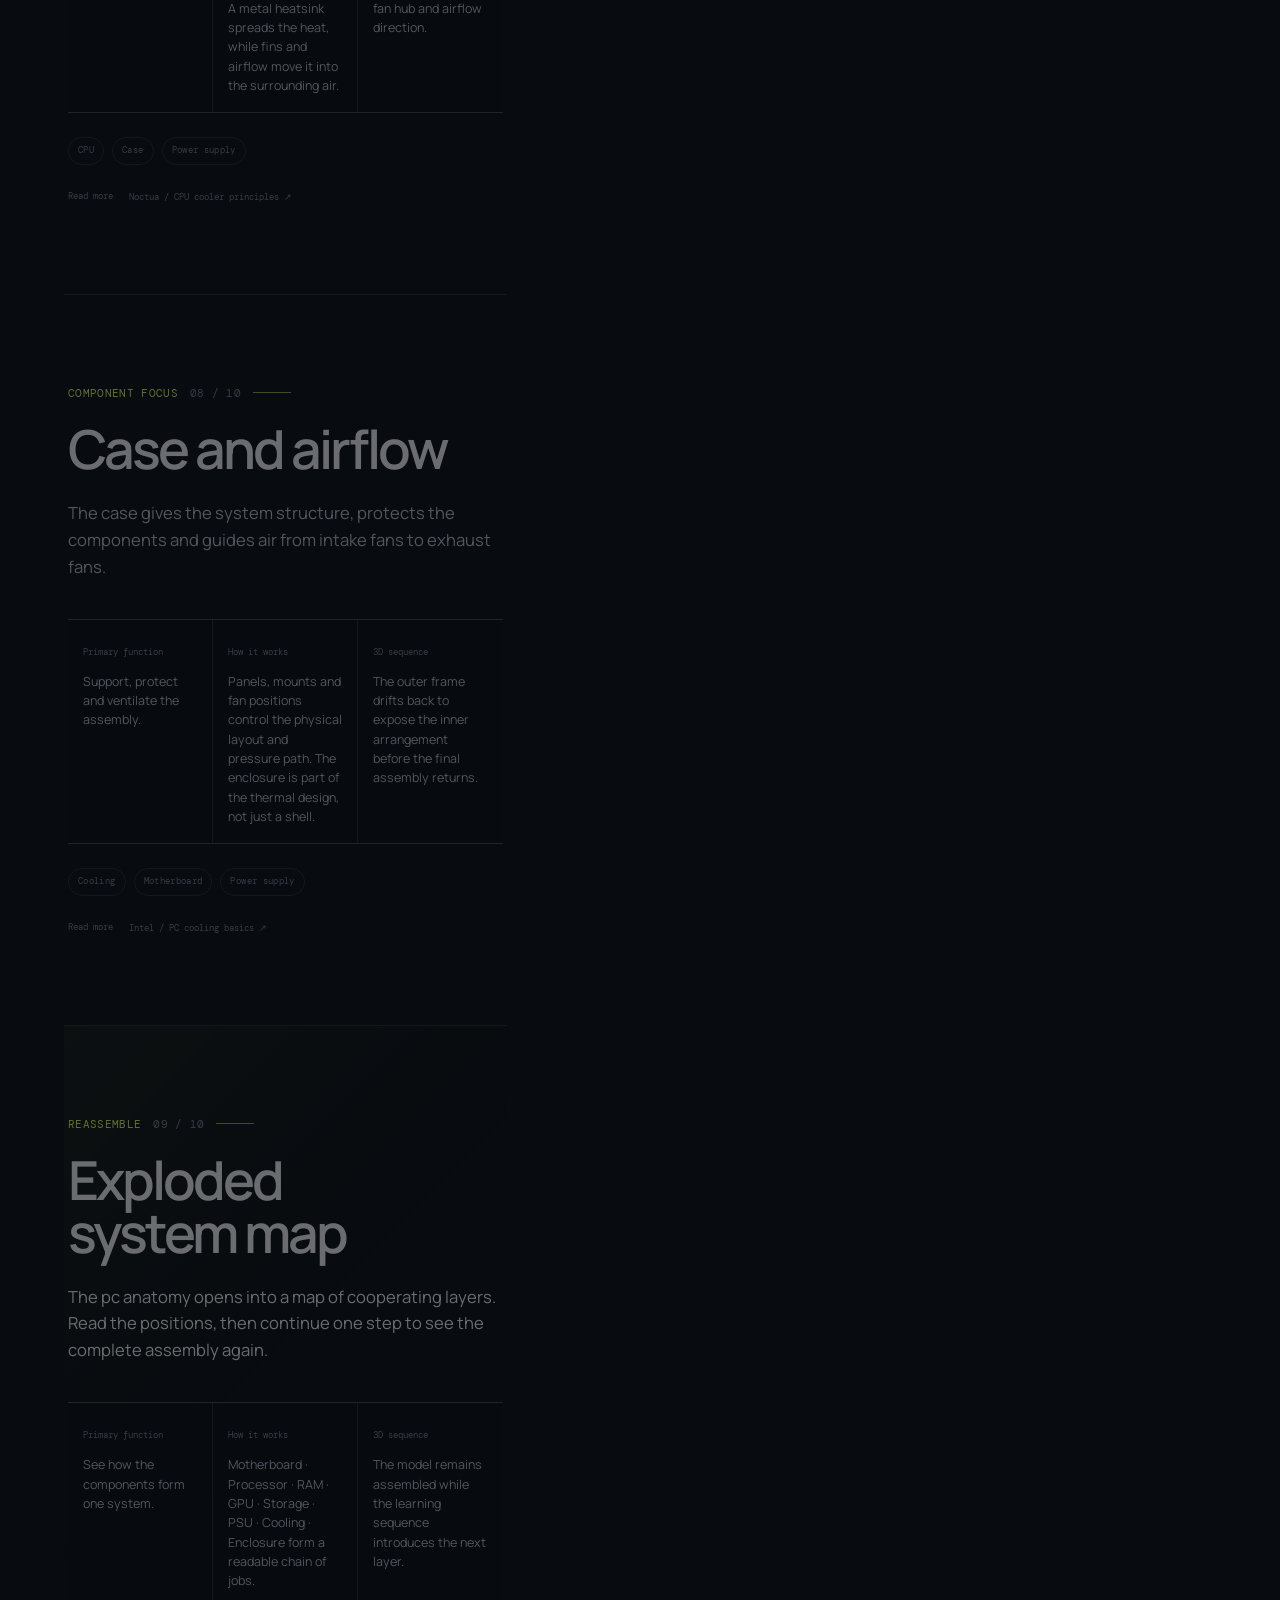
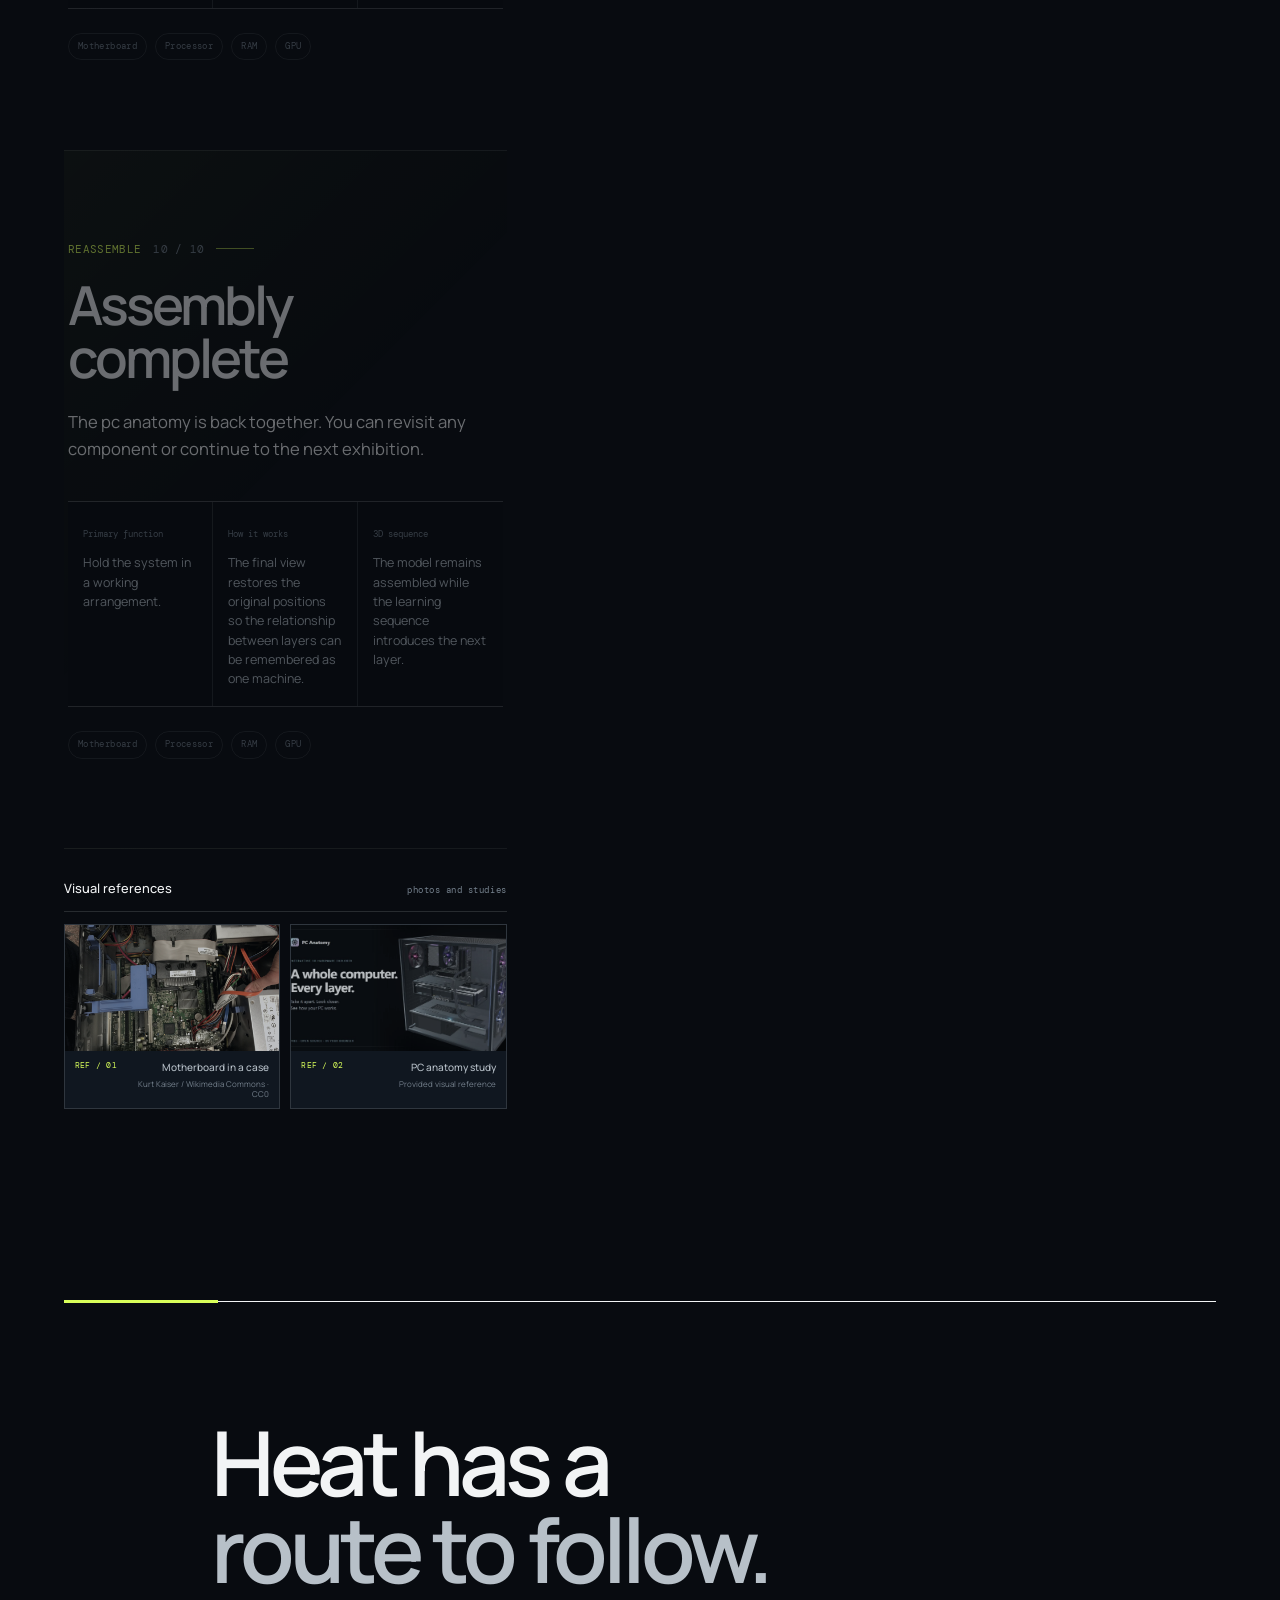
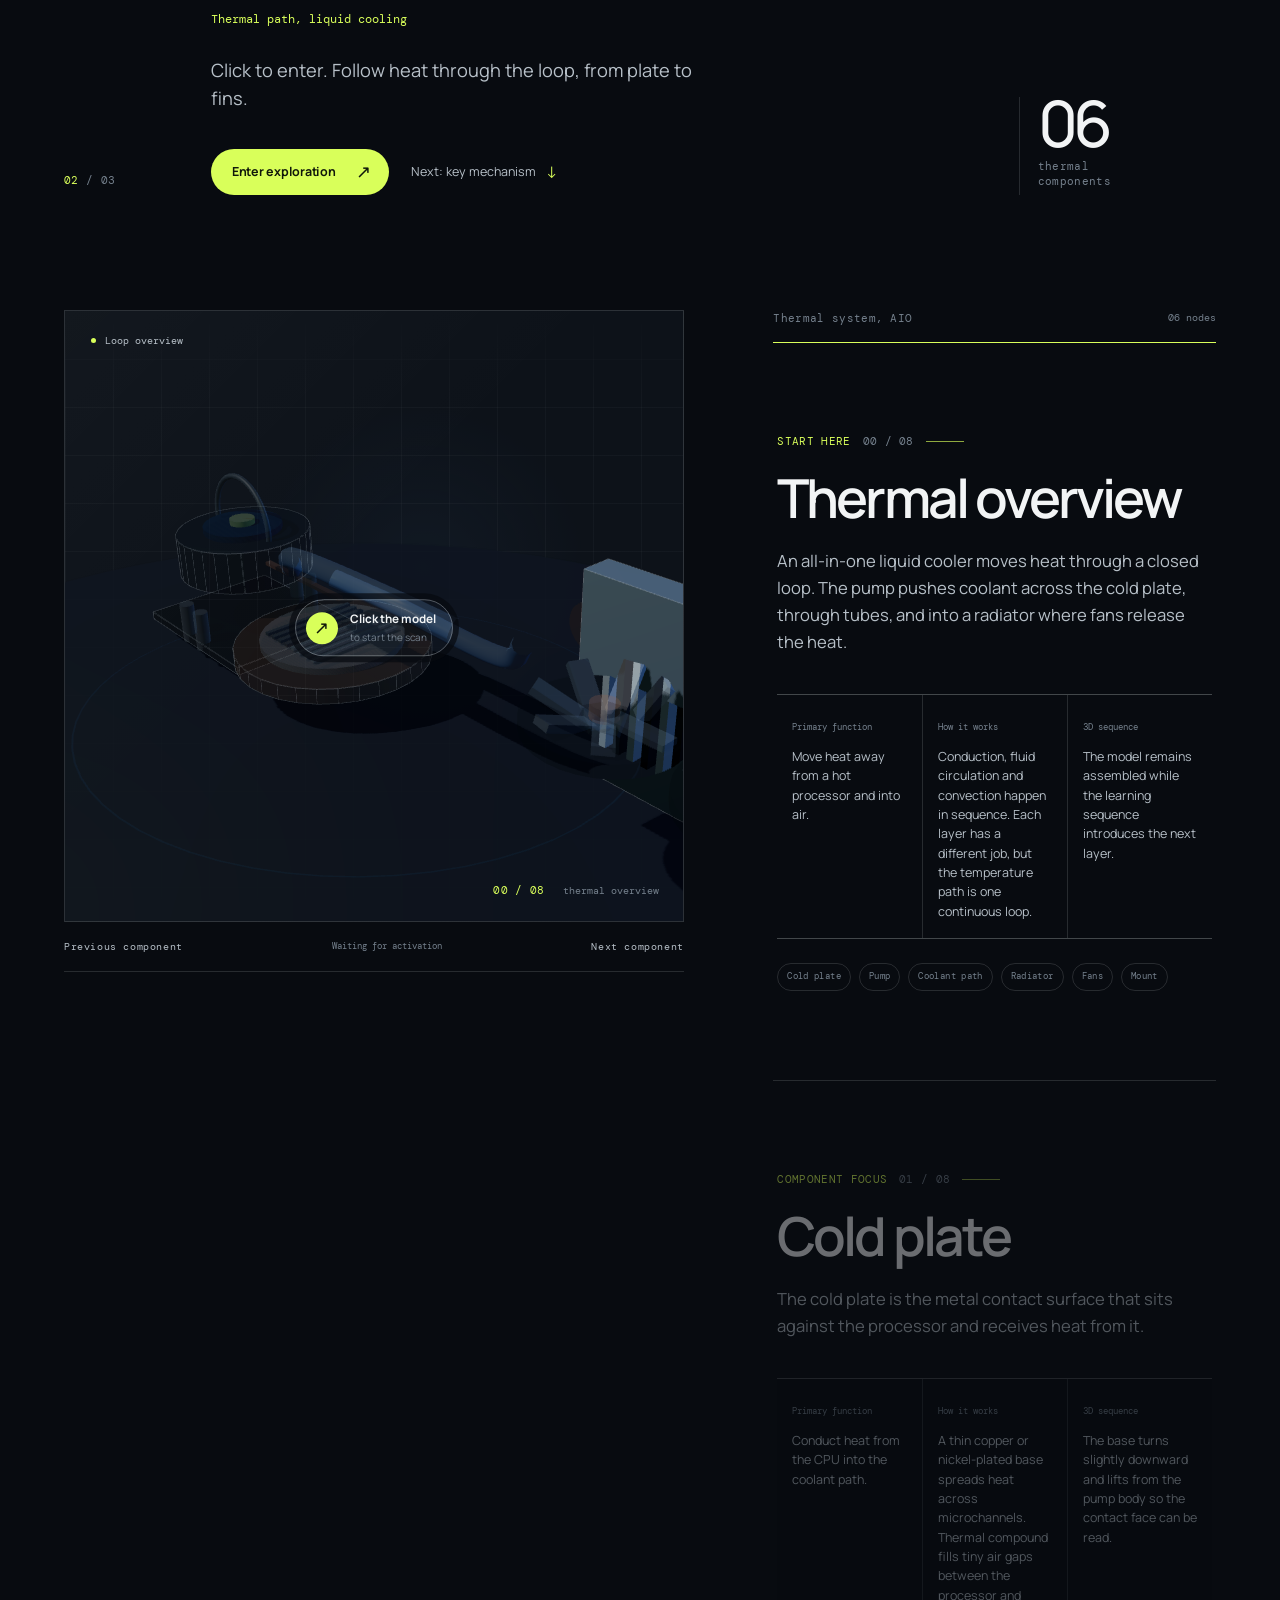
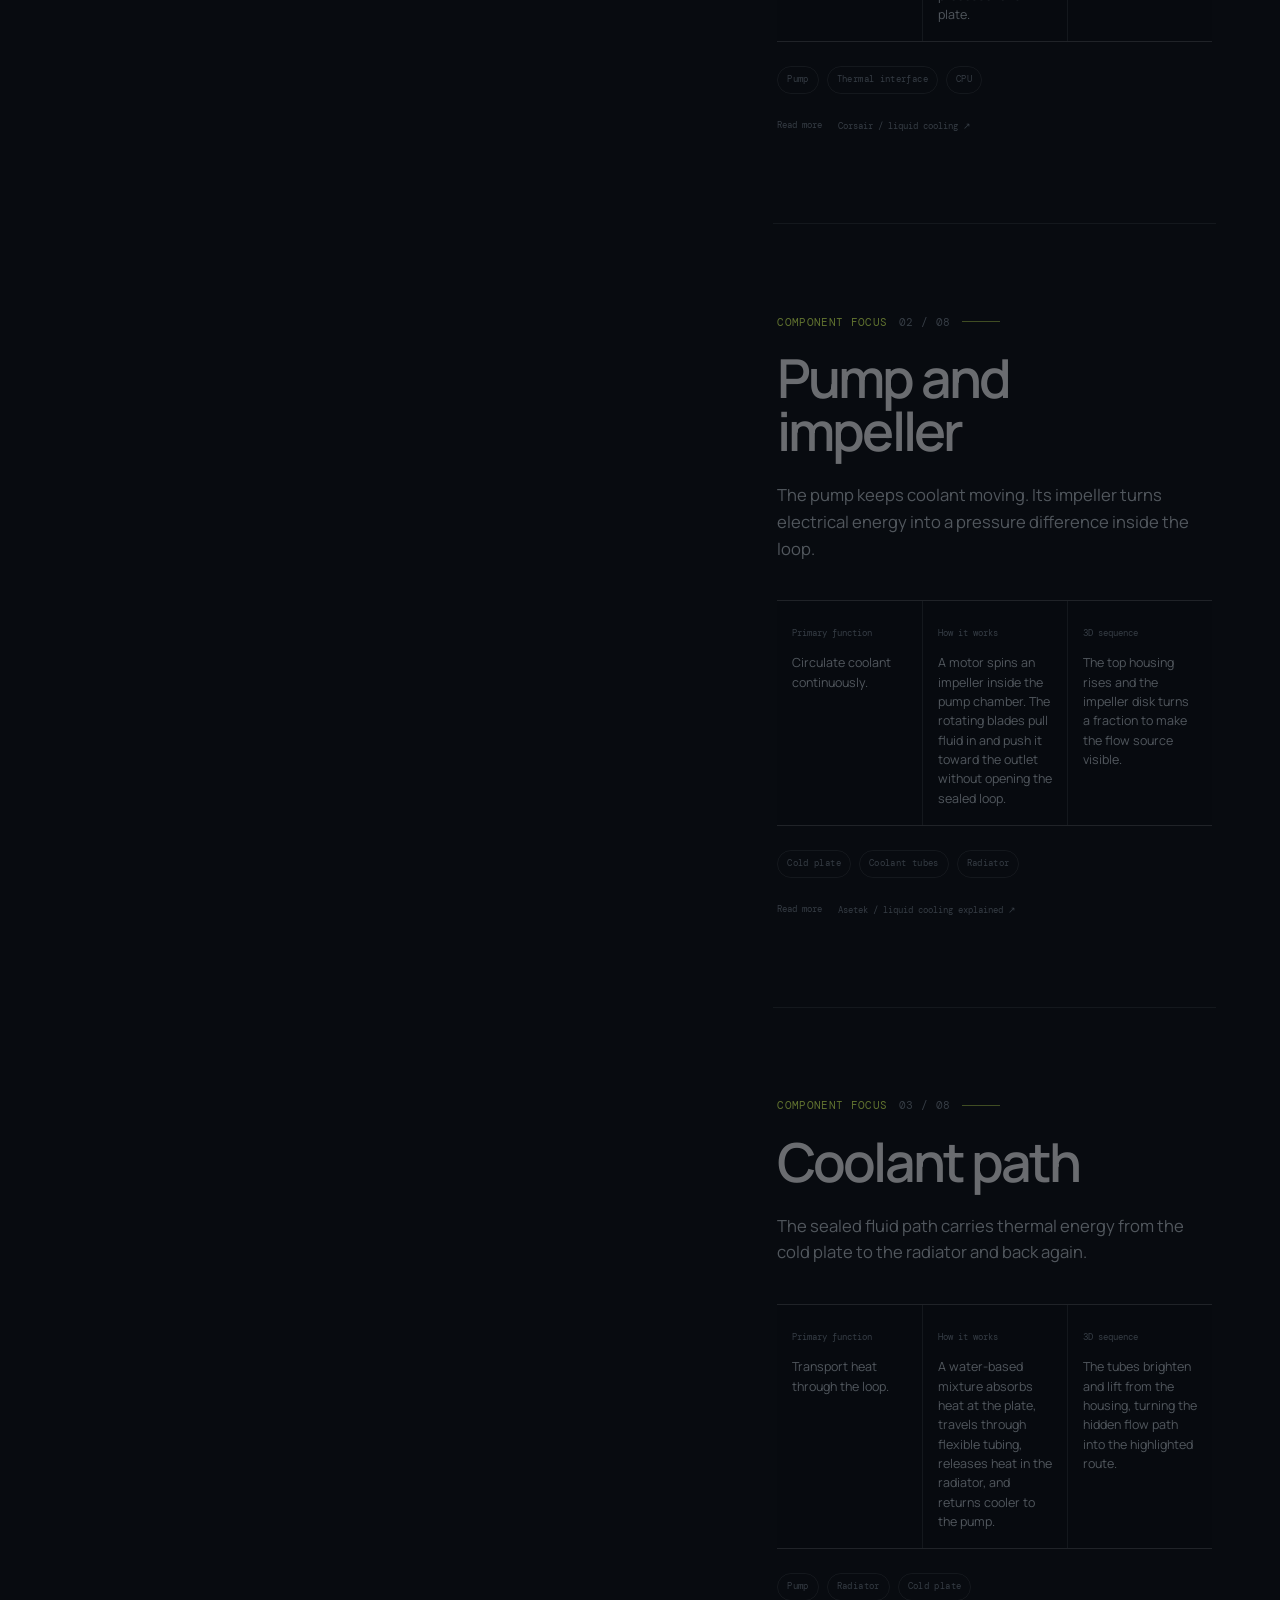
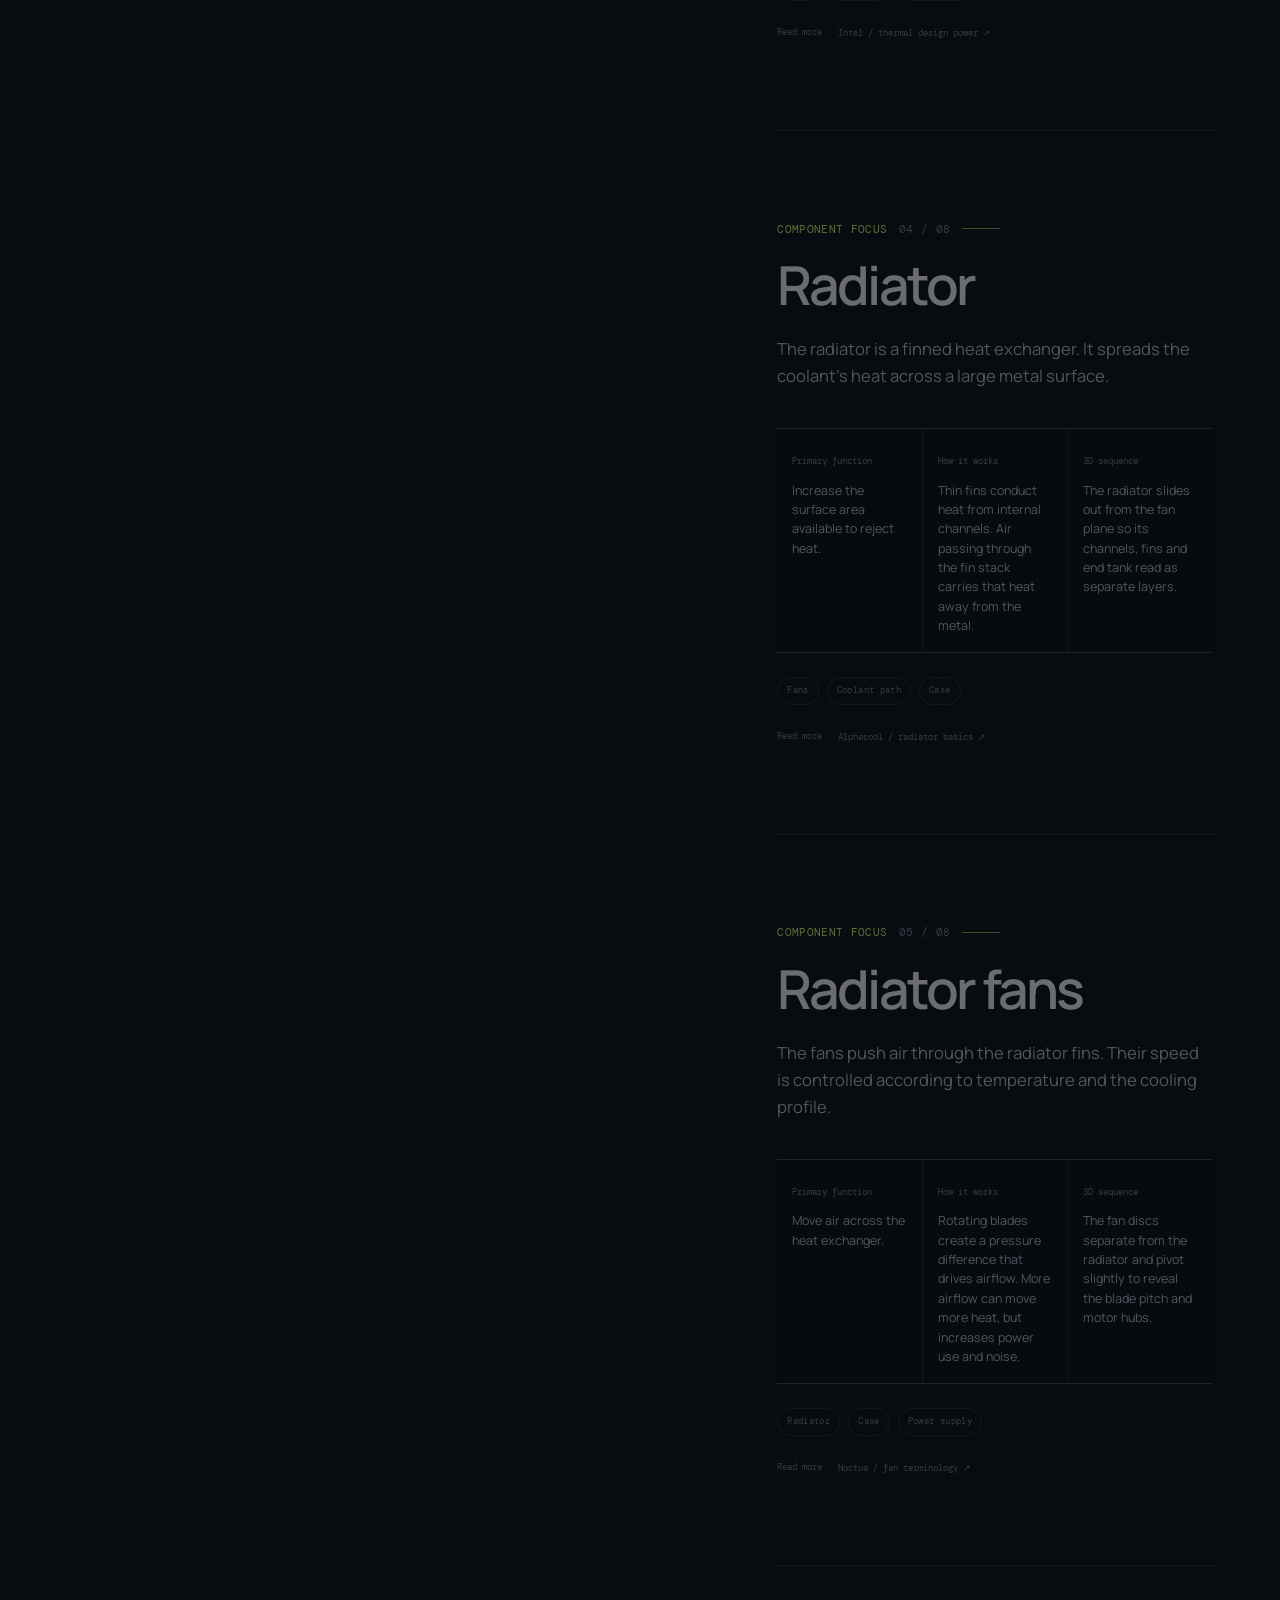
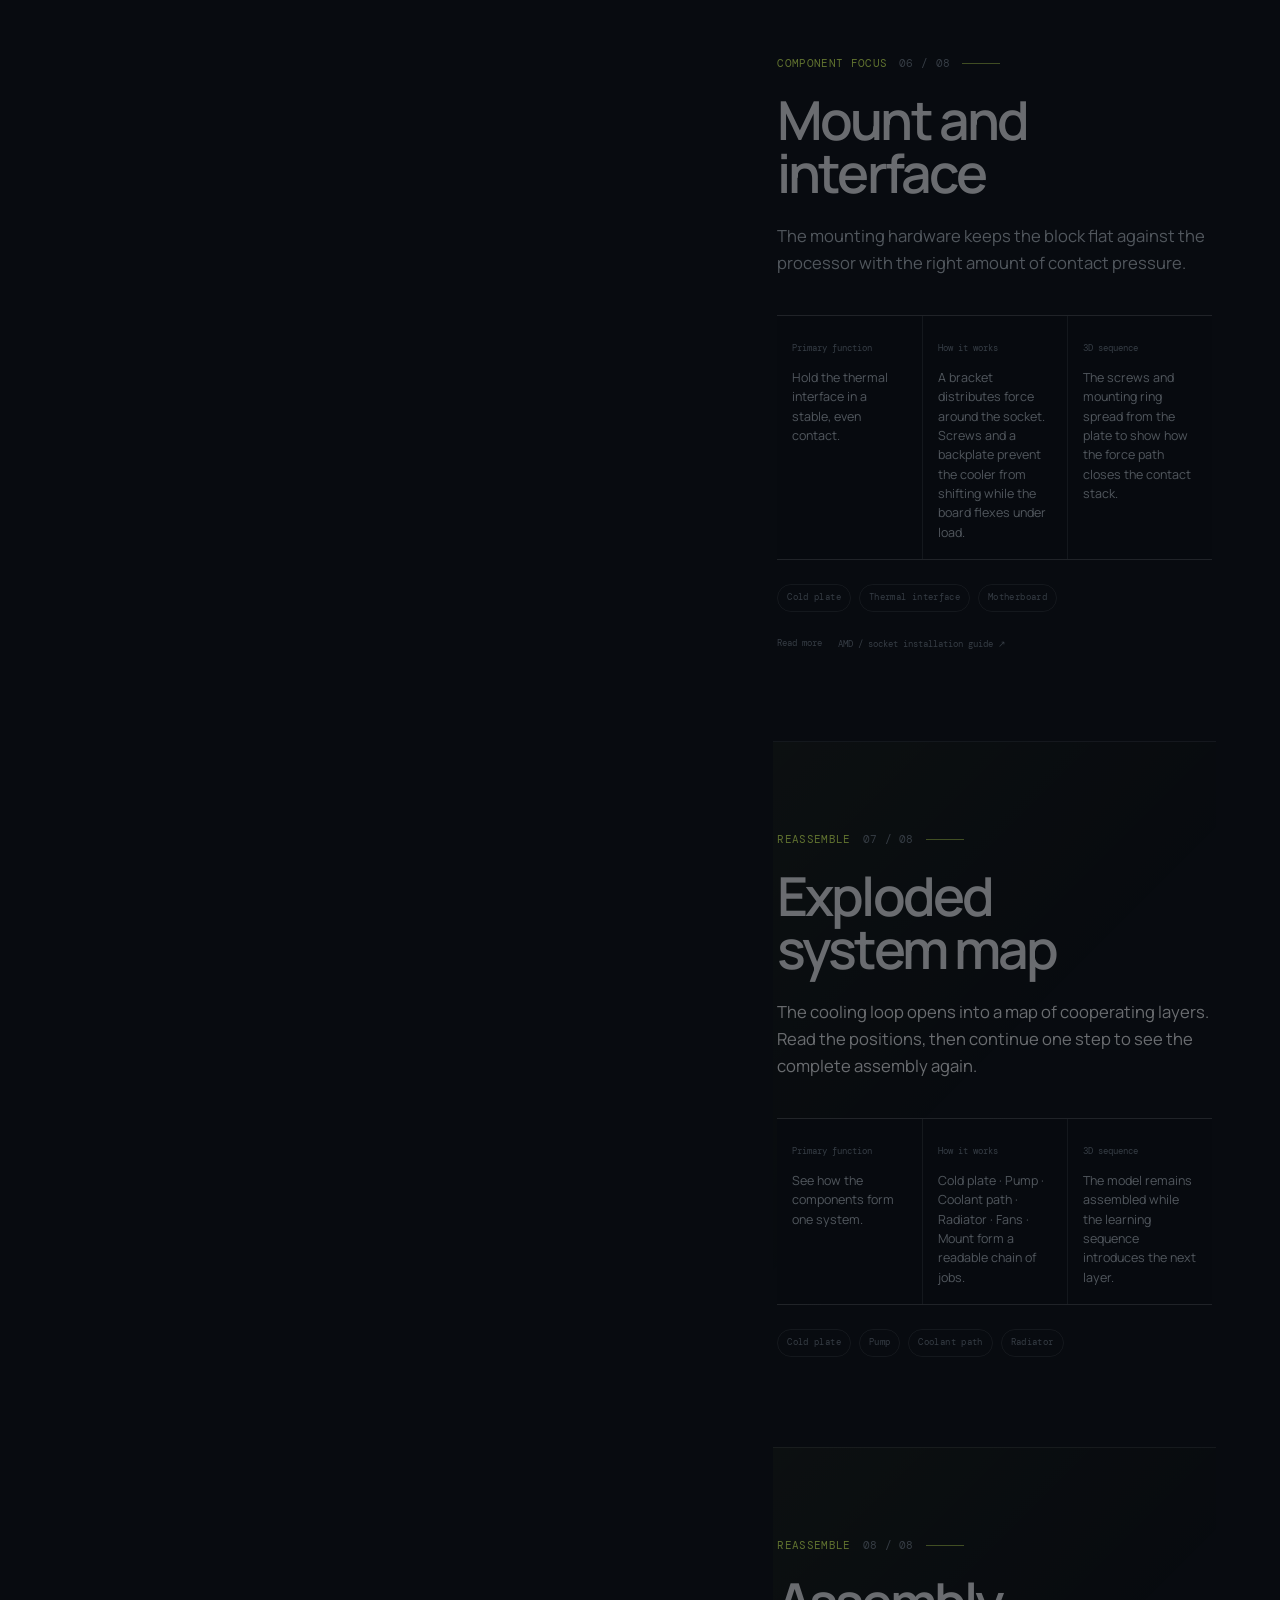
==== commit 086cae39: "Build interactive hardware anatomy lab Co-authored-by: arena-agent <297053741+arena-agent@users.nore" ====
--- a/hardware-explorer/index.html
+++ b/hardware-explorer/index.html
@@ -1,247 +1,228 @@
 <!doctype html>
-<html lang="id">
+<html lang="en">
 <head>
   <meta charset="utf-8">
   <meta name="viewport" content="width=device-width, initial-scale=1, viewport-fit=cover">
   <meta name="color-scheme" content="dark">
-  <title>Pindai papan induk, Hardware Explorer</title>
-  <meta name="description" content="Awan titik tiga dimensi menyusun papan induk, lalu gulir membongkar CPU, memori dan kartu grafis sebelum merakitnya kembali.">
+  <title>Assembly, hardware anatomy lab</title>
+  <meta name="description" content="An interactive 3D lab for learning how a computer, a cooling system, and a mechanical keyboard work together.">
   <link rel="icon" href="data:,">
   <link rel="preconnect" href="https://fonts.googleapis.com">
   <link rel="preconnect" href="https://fonts.gstatic.com" crossorigin>
-  <link href="https://fonts.googleapis.com/css2?family=Geologica:wght,CRSV,SHRP@200..500,0,0..100&amp;display=swap" rel="stylesheet">
+  <link href="https://fonts.googleapis.com/css2?family=DM+Mono:wght@400;500&family=Manrope:wght@400;500;600;700&display=swap" rel="stylesheet">
   <link rel="stylesheet" href="style.css">
   <script src="vendor/gsap.min.js" defer></script>
   <script src="vendor/ScrollTrigger.min.js" defer></script>
   <script type="module" src="app.js"></script>
 </head>
 <body>
-  <a class="skip" href="#journey">Lewati ke penjelajahan</a>
-
-  <div class="backdrop" aria-hidden="true"></div>
-  <canvas id="scene" aria-hidden="true"></canvas>
-
-  <div class="callout" data-callout aria-hidden="true">
-    <span class="callout__dot"></span>
-    <span class="callout__line"></span>
-    <span class="callout__label" data-callout-label>Soket prosesor</span>
-    <span class="callout__fig num" data-callout-fig>01 / 07</span>
-  </div>
-
-  <aside class="hud" aria-label="Tahap pindai">
-    <p class="hud__tahap" data-hud-tahap>Rakit utuh</p>
-    <p class="hud__no num" data-hud-no>00 / 06</p>
-    <div class="rail"><i data-rail></i></div>
-    <p class="hud__persen num" data-hud-persen>0%</p>
-    <ol class="hud__stages">
-      <li><button type="button" class="stage is-active" data-stage="0">Rakit utuh</button></li>
-      <li><button type="button" class="stage" data-stage="1">Unit pemroses</button></li>
-      <li><button type="button" class="stage" data-stage="2">Memori</button></li>
-      <li><button type="button" class="stage" data-stage="3">Grafis</button></li>
-      <li><button type="button" class="stage" data-stage="4">Daya dan simpan</button></li>
-      <li><button type="button" class="stage" data-stage="5">Tampilan lepas</button></li>
-      <li><button type="button" class="stage" data-stage="6">Utuh kembali</button></li>
-    </ol>
-    <p class="sr" aria-live="polite" data-announce></p>
-  </aside>
-
-  <header class="bar">
-    <div class="container bar__in">
-      <a class="brand" href="#top" aria-label="Pindai, kembali ke atas"><span class="brand__mark" aria-hidden="true">///</span>pindai</a>
-      <nav class="bar__nav" aria-label="Bagian halaman">
-        <a href="#journey">Penjelajahan</a>
-        <a href="#lapisan">Lapisan</a>
-        <a href="#register">Register</a>
+  <a class="skip" href="#main">Skip to the lab</a>
+
+  <header class="site-header">
+    <div class="header-inner">
+      <a class="brand" href="#pc" aria-label="Assembly, back to top">
+        <span class="brand-mark" aria-hidden="true"><i></i><i></i><i></i><i></i></span>
+        <span>assembly<span class="brand-dot">.</span></span>
+      </a>
+      <nav class="site-nav" aria-label="Main navigation">
+        <a href="#pc">PC anatomy</a>
+        <a href="#cooling">Cooling loop</a>
+        <a href="#keyboard">Keyboard</a>
+        <a href="#sources">Sources</a>
       </nav>
-      <a class="btn btn--primary" href="#journey">Mulai pindai</a>
+      <div class="header-meta"><span class="status-dot"></span><span>open learning lab</span></div>
     </div>
   </header>
 
-  <main>
-    <section class="hero" id="top" aria-labelledby="judul">
-      <div class="container hero__grid">
-        <div class="hero__copy">
-          <h1 id="judul">Papan induk, tujuh kali dipindai</h1>
-          <p class="lead">Awan titik menyusun komponen, lalu kamera membongkar dan merakitnya kembali.</p>
-          <div class="aksi">
-            <a class="btn btn--primary" href="#journey">Mulai pindai</a>
-            <a class="btn btn--line" href="#register">Lihat register</a>
-          </div>
-          <p class="fine">Tujuh tahap, satu kanvas, tanpa section yang disematkan.</p>
-        </div>
-        <div class="hero__ukur ticks" aria-hidden="true">
-          <p class="figure">07</p>
-          <p class="ukur">tahap pindai dalam satuan adegan</p>
-        </div>
-      </div>
-      <p class="cue" data-cue>Gulir untuk menyusur papan</p>
-    </section>
-
-    <section class="journey" id="journey" aria-labelledby="journey-judul">
-      <div class="container">
-        <div class="section-head">
-          <h2 id="journey-judul">Tujuh tahap, satu papan</h2>
-          <p class="section-lead">Gulir menggerakkan kamera, objek dan catatan pada waktu yang sama.</p>
-        </div>
-        <div class="steps">
-          <article class="step is-active" data-step="0" id="tahap-0">
-            <h3>Rakit utuh</h3>
-            <p>Seluruh komponen duduk pada papan. Kamera melihat dari tiga perempat, jauh, sebelum turun ke detail.</p>
-            <p class="ukur num">Tahap 01, kamera 13,5 satuan</p>
-          </article>
-          <article class="step" data-step="1" id="tahap-1">
-            <h3>Unit pemroses</h3>
-            <p>Sapuan lime melewati soket. Prosesor, IHS dan pendingin naik, memperlihatkan tumpukan logam di atas die.</p>
-            <p class="ukur num">Tahap 02, fokus cpu</p>
-          </article>
-          <article class="step" data-step="2" id="tahap-2">
-            <h3>Memori</h3>
-            <p>Empat keping berdiri di sela soket. Kamera bergeser ke kanan, keping terangkat satu per satu.</p>
-            <p class="ukur num">Tahap 03, fokus ram</p>
-          </article>
-          <article class="step" data-step="3" id="tahap-3">
-            <h3>Grafis</h3>
-            <p>Kartu panjang melintang di jalur ekspansi. Kamera turun ke dua kipas, lalu kartu terangkat dari slotnya.</p>
-            <p class="ukur num">Tahap 04, fokus gpu</p>
-          </article>
-          <article class="step" data-step="4" id="tahap-4">
-            <h3>Daya dan simpan</h3>
-            <p>Drive tipis, blok regulator dan port belakang ikut terangkat. Urutan ini menjaga letak tetap terbaca.</p>
-            <p class="ukur num">Tahap 05, fokus storage, vrm, io</p>
-          </article>
-          <article class="step" data-step="5" id="tahap-5">
-            <h3>Tampilan lepas</h3>
-            <p>Kamera mundur. Semua bagian bergerak ke posisi lepas dengan sedikit rotasi, membentuk peta letak yang utuh.</p>
-            <p class="ukur num">Tahap 06, exploded view</p>
-          </article>
-          <article class="step" data-step="6" id="tahap-6">
-            <h3>Utuh kembali</h3>
-            <p>Bagian turun ke tempatnya. Kamera berhenti pada sudut akhir, papan kembali menjadi satu kesatuan.</p>
-            <p class="ukur num">Tahap 07, assembly</p>
-          </article>
-        </div>
-      </div>
-    </section>
-
-    <section class="layers" id="lapisan" aria-labelledby="lapisan-judul">
-      <div class="container">
-        <div class="section-head">
-          <h2 id="lapisan-judul">Lapisan yang bisa dimatikan</h2>
-          <p class="section-lead">Setiap titik masuk ke satu lapisan. Sakelar benar-benar menyembunyikannya dari adegan.</p>
-        </div>
-        <div class="layers__grid">
-          <ul class="switches">
-            <li>
-              <label class="switch">
-                <input type="checkbox" data-layer="0" checked>
-                <span class="switch__track"><span class="switch__knob"></span></span>
-                <span class="switch__text">Dasar papan<span class="switch__hint">Bidang dan dudukan</span></span>
-              </label>
-            </li>
-            <li>
-              <label class="switch">
-                <input type="checkbox" data-layer="1" checked>
-                <span class="switch__track"><span class="switch__knob"></span></span>
-                <span class="switch__text">Jalur tembaga<span class="switch__hint">Jalur yang terukur</span></span>
-              </label>
-            </li>
-            <li>
-              <label class="switch">
-                <input type="checkbox" data-layer="2" checked>
-                <span class="switch__track"><span class="switch__knob"></span></span>
-                <span class="switch__text">Komponen<span class="switch__hint">Tujuh grup objek</span></span>
-              </label>
-            </li>
-            <li>
-              <label class="switch">
-                <input type="checkbox" data-layer="3" checked>
-                <span class="switch__track"><span class="switch__knob"></span></span>
-                <span class="switch__text">Ditemukan<span class="switch__hint">Titik yang disorot sapuan</span></span>
-              </label>
-            </li>
-          </ul>
-          <div class="layers__note ticks">
-            <p class="figure">04</p>
-            <p class="ukur">lapisan titik, semuanya dari geometri yang sama</p>
-          </div>
-        </div>
-      </div>
-    </section>
-
-    <section class="register" id="register" aria-labelledby="register-judul">
-      <div class="container">
-        <div class="section-head">
-          <h2 id="register-judul">Register pindai</h2>
-          <p class="section-lead">Baris sama dengan yang digerakkan di adegan, dengan jarak kamera dalam satuan adegan.</p>
-        </div>
-        <table class="tabel">
-          <thead>
-            <tr><th scope="col">Tahap</th><th scope="col">Fokus</th><th scope="col">Komponen</th><th scope="col">Jarak kamera</th></tr>
-          </thead>
-          <tbody>
-            <tr><td class="num" data-label="Tahap">01</td><td data-label="Fokus">Rakit utuh</td><td data-label="Komponen">Semua grup</td><td class="num" data-label="Jarak kamera">13,5</td></tr>
-            <tr><td class="num" data-label="Tahap">02</td><td data-label="Fokus">Unit pemroses</td><td data-label="Komponen">Soket, IHS, pendingin</td><td class="num" data-label="Jarak kamera">4,6</td></tr>
-            <tr><td class="num" data-label="Tahap">03</td><td data-label="Fokus">Memori</td><td data-label="Komponen">Empat keping</td><td class="num" data-label="Jarak kamera">4,2</td></tr>
-            <tr><td class="num" data-label="Tahap">04</td><td data-label="Fokus">Grafis</td><td data-label="Komponen">Kartu dan dua kipas</td><td class="num" data-label="Jarak kamera">5,2</td></tr>
-            <tr><td class="num" data-label="Tahap">05</td><td data-label="Fokus">Daya dan simpan</td><td data-label="Komponen">Drive, regulator, port</td><td class="num" data-label="Jarak kamera">5,0</td></tr>
-            <tr><td class="num" data-label="Tahap">06</td><td data-label="Fokus">Tampilan lepas</td><td data-label="Komponen">Semua grup</td><td class="num" data-label="Jarak kamera">15,5</td></tr>
-            <tr><td class="num" data-label="Tahap">07</td><td data-label="Fokus">Utuh kembali</td><td data-label="Komponen">Semua grup</td><td class="num" data-label="Jarak kamera">12,5</td></tr>
-          </tbody>
-        </table>
-        <details class="diagram">
-          <summary>Diagram lepas alternatif</summary>
-          <figure>
-            <svg viewBox="0 0 420 260" aria-hidden="true">
-              <rect class="dg-board" x="40" y="170" width="340" height="70"></rect>
-              <rect class="dg-cpu" x="95" y="120" width="70" height="34"></rect>
-              <rect class="dg-cooler" x="100" y="72" width="60" height="30"></rect>
-              <rect class="dg-ram" x="205" y="108" width="18" height="56"></rect>
-              <rect class="dg-ram" x="230" y="108" width="18" height="56"></rect>
-              <rect class="dg-ram" x="255" y="108" width="18" height="56"></rect>
-              <rect class="dg-gpu" x="150" y="36" width="170" height="28"></rect>
-              <rect class="dg-ssd" x="300" y="132" width="60" height="16"></rect>
-              <path class="dg-line" d="M130 154 L130 170 M130 102 L130 120 M214 164 L214 170 M235 36 L235 64 M330 148 L330 170"></path>
-            </svg>
-            <figcaption>Skema letak dalam satuan adegan. Garis menunjukkan arah kembali ke papan.</figcaption>
-          </figure>
-        </details>
-      </div>
-    </section>
-
-    <section class="cut" id="potongan" aria-labelledby="potongan-judul">
-      <div class="container">
-        <div class="section-head">
-          <h2 id="potongan-judul">Potongan melintang papan</h2>
-          <p class="section-lead">Titik adegan diproyeksikan ke satu bidang, memperlihatkan ketinggian komponen.</p>
-        </div>
-        <figure class="cut__fig">
-          <canvas id="profile" aria-hidden="true"></canvas>
-          <figcaption>
-            <span class="cut__callout">Dasar papan <span class="num">0,0</span></span>
-            <span class="cut__callout">Pendingin <span class="num">2,1</span></span>
-          </figcaption>
+  <main id="main">
+    <section class="lab-section lab-section--pc" id="pc" data-lab="pc" aria-labelledby="pc-title">
+      <div class="lab-heading">
+        <div class="lab-heading__index mono">01 <span>/ 03</span></div>
+        <div class="lab-heading__copy">
+          <h1 id="pc-title">A computer is a<br><em>system of layers.</em></h1>
+          <p class="eyebrow">Explore hardware in 3D</p>
+          <p class="intro">Click to enter. Scroll each layer. Watch the system return.</p>
+          <div class="heading-actions">
+            <button class="button button--bright" type="button" data-activate>Enter exploration <span aria-hidden="true">↗</span></button>
+            <a class="text-link" href="#cooling">Next: thermal loop <span aria-hidden="true">↓</span></a>
+          </div>
+        </div>
+        <div class="lab-heading__measure mono">
+          <strong>08</strong>
+          <span>identifiable<br>components</span>
+        </div>
+      </div>
+
+      <div class="lab-layout">
+        <div class="lab-copy">
+          <div class="lab-copy__topline">
+            <span class="mono">PC, ATX desktop</span>
+            <span data-copy-count>08 nodes</span>
+          </div>
+          <div class="step-list" data-step-list></div>
+          <div class="reference-rail" data-reference-rail></div>
+        </div>
+
+        <div class="lab-stage-column">
+          <div class="lab-stage ticks" data-stage>
+            <canvas class="scene-canvas" data-scene-canvas tabindex="0" aria-label="Interactive 3D model of a desktop computer. Click to activate the hardware exploration."></canvas>
+            <div class="stage-grid" aria-hidden="true"></div>
+            <div class="scene-label scene-label--top"><span class="scene-label__dot"></span><span data-scene-kicker>Full assembly</span></div>
+            <div class="scene-label scene-label--bottom"><span class="mono" data-scene-progress>00 / 10</span><span data-scene-label>complete system</span></div>
+            <button class="stage-activate" type="button" data-activate>
+              <span class="stage-activate__ring"><span>↗</span></span>
+              <span><strong>Click the model</strong><small>to start the scan</small></span>
+            </button>
+            <div class="webgl-note" data-webgl-note hidden>3D canvas unavailable. Use the component notes below to continue.</div>
+          </div>
+          <div class="stage-controls">
+            <button class="stage-control" type="button" data-stage-prev aria-label="Previous component"><span>Previous component</span></button>
+            <div class="stage-control__status"><span data-activation-status aria-live="polite">Waiting for activation</span></div>
+            <button class="stage-control" type="button" data-stage-next aria-label="Next component"><span>Next component</span></button>
+          </div>
+        </div>
+      </div>
+    </section>
+
+    <div class="section-divider" aria-hidden="true"><span></span></div>
+
+    <section class="lab-section lab-section--cooling" id="cooling" data-lab="cooling" aria-labelledby="cooling-title">
+      <div class="lab-heading">
+        <div class="lab-heading__index mono">02 <span>/ 03</span></div>
+        <div class="lab-heading__copy">
+          <h2 id="cooling-title">Heat has a<br><em>route to follow.</em></h2>
+          <p class="eyebrow">Thermal path, liquid cooling</p>
+          <p class="intro">Click to enter. Follow heat through the loop, from plate to fins.</p>
+          <div class="heading-actions">
+            <button class="button button--bright" type="button" data-activate>Enter exploration <span aria-hidden="true">↗</span></button>
+            <a class="text-link" href="#keyboard">Next: key mechanism <span aria-hidden="true">↓</span></a>
+          </div>
+        </div>
+        <div class="lab-heading__measure mono">
+          <strong>06</strong>
+          <span>thermal<br>components</span>
+        </div>
+      </div>
+
+      <div class="lab-layout">
+        <div class="lab-stage-column">
+          <div class="lab-stage ticks" data-stage>
+            <canvas class="scene-canvas" data-scene-canvas tabindex="0" aria-label="Interactive 3D model of an all-in-one liquid cooler. Click to activate the thermal exploration."></canvas>
+            <div class="stage-grid" aria-hidden="true"></div>
+            <div class="scene-label scene-label--top"><span class="scene-label__dot"></span><span data-scene-kicker>Loop overview</span></div>
+            <div class="scene-label scene-label--bottom"><span class="mono" data-scene-progress>00 / 08</span><span data-scene-label>complete cooling loop</span></div>
+            <button class="stage-activate" type="button" data-activate>
+              <span class="stage-activate__ring"><span>↗</span></span>
+              <span><strong>Click the model</strong><small>to start the scan</small></span>
+            </button>
+            <div class="webgl-note" data-webgl-note hidden>3D canvas unavailable. Use the component notes below to continue.</div>
+          </div>
+          <div class="stage-controls">
+            <button class="stage-control" type="button" data-stage-prev aria-label="Previous component"><span>Previous component</span></button>
+            <div class="stage-control__status"><span data-activation-status aria-live="polite">Waiting for activation</span></div>
+            <button class="stage-control" type="button" data-stage-next aria-label="Next component"><span>Next component</span></button>
+          </div>
+        </div>
+        <div class="lab-copy">
+          <div class="lab-copy__topline">
+            <span class="mono">Thermal system, AIO</span>
+            <span data-copy-count>06 nodes</span>
+          </div>
+          <div class="step-list" data-step-list></div>
+          <div class="reference-rail" data-reference-rail></div>
+        </div>
+      </div>
+    </section>
+
+    <div class="section-divider" aria-hidden="true"><span></span></div>
+
+    <section class="lab-section lab-section--keyboard" id="keyboard" data-lab="keyboard" aria-labelledby="keyboard-title">
+      <div class="lab-heading">
+        <div class="lab-heading__index mono">03 <span>/ 03</span></div>
+        <div class="lab-heading__copy">
+          <h2 id="keyboard-title">Every press begins<br><em>below the keycap.</em></h2>
+          <p class="eyebrow">Input device, mechanical keyboard</p>
+          <p class="intro">Click to enter. Follow a keycap, switch, circuit, and controller.</p>
+          <div class="heading-actions">
+            <button class="button button--bright" type="button" data-activate>Enter exploration <span aria-hidden="true">↗</span></button>
+            <a class="text-link" href="#sources">Read the source notes <span aria-hidden="true">↓</span></a>
+          </div>
+        </div>
+        <div class="lab-heading__measure mono">
+          <strong>07</strong>
+          <span>mechanical<br>layers</span>
+        </div>
+      </div>
+
+      <div class="lab-layout">
+        <div class="lab-copy">
+          <div class="lab-copy__topline">
+            <span class="mono">Input device, 75% board</span>
+            <span data-copy-count>07 nodes</span>
+          </div>
+          <div class="step-list" data-step-list></div>
+          <div class="reference-rail" data-reference-rail></div>
+        </div>
+        <div class="lab-stage-column">
+          <div class="lab-stage ticks" data-stage>
+            <canvas class="scene-canvas" data-scene-canvas tabindex="0" aria-label="Interactive 3D model of a mechanical keyboard. Click to activate the key mechanism exploration."></canvas>
+            <div class="stage-grid" aria-hidden="true"></div>
+            <div class="scene-label scene-label--top"><span class="scene-label__dot"></span><span data-scene-kicker>Keyboard overview</span></div>
+            <div class="scene-label scene-label--bottom"><span class="mono" data-scene-progress>00 / 09</span><span data-scene-label>complete input device</span></div>
+            <button class="stage-activate" type="button" data-activate>
+              <span class="stage-activate__ring"><span>↗</span></span>
+              <span><strong>Click the model</strong><small>to start the scan</small></span>
+            </button>
+            <div class="webgl-note" data-webgl-note hidden>3D canvas unavailable. Use the component notes below to continue.</div>
+          </div>
+          <div class="stage-controls">
+            <button class="stage-control" type="button" data-stage-prev aria-label="Previous component"><span>Previous component</span></button>
+            <div class="stage-control__status"><span data-activation-status aria-live="polite">Waiting for activation</span></div>
+            <button class="stage-control" type="button" data-stage-next aria-label="Next component"><span>Next component</span></button>
+          </div>
+        </div>
+      </div>
+    </section>
+
+    <section class="sources" id="sources" aria-labelledby="sources-title">
+      <div class="sources__head">
+        <h2 id="sources-title">The model is a guide.<br><em>Sources keep it honest.</em></h2>
+        <p class="eyebrow">Source desk</p>
+        <p>Photographs are included so the procedural model can be compared with real hardware. The 3D geometry in this prototype is intentionally readable rather than manufacturer-specific. The supplied visual studies also appear beside each learning sequence.</p>
+      </div>
+      <div class="source-grid">
+        <figure class="source-card">
+          <img src="assets/references/pc-motherboard-photo.jpg" alt="Photograph of a computer motherboard installed inside a case" loading="lazy" width="1568" height="1176">
+          <figcaption><span class="mono">Photo / 01</span><span>Motherboard in a case, Kurt Kaiser, Wikimedia Commons, CC0<br><a href="https://commons.wikimedia.org/wiki/File:Computer_motherboard_11.jpg" target="_blank" rel="noreferrer">Open source page ↗</a></span></figcaption>
         </figure>
-      </div>
-    </section>
-
-    <section class="closing" id="rakit" aria-labelledby="rakit-judul">
-      <div class="container closing__in">
-        <h2 id="rakit-judul">Utuh kembali</h2>
-        <p class="lead">Titik kembali ke tempatnya. Papan selesai dipindai dan siap dirakit.</p>
-        <a class="btn btn--primary" href="#top">Ulangi pindai</a>
+        <figure class="source-card">
+          <img src="assets/references/cooling-waterblock-photo.jpg" alt="Photograph of a water cooling block and tubing inside a computer" loading="lazy" width="1568" height="1176">
+          <figcaption><span class="mono">Photo / 02</span><span>Water block in a PC, MasterMatt, Wikimedia Commons, public domain<br><a href="https://commons.wikimedia.org/wiki/File:Watercooling_vue_carte_graphique.jpg" target="_blank" rel="noreferrer">Open source page ↗</a></span></figcaption>
+        </figure>
+        <figure class="source-card">
+          <img src="assets/references/keyboard-keycaps-photo.jpg" alt="Photograph showing keyboard keycaps and switches removed from a keyboard" loading="lazy" width="1366" height="910">
+          <figcaption><span class="mono">Photo / 03</span><span>Keycaps and switches, snuci, Wikimedia Commons, public domain<br><a href="https://commons.wikimedia.org/wiki/File:NeXT_ADB_key_caps_and_switches.jpg" target="_blank" rel="noreferrer">Open source page ↗</a></span></figcaption>
+        </figure>
+      </div>
+      <div class="technical-notes">
+        <div class="technical-notes__label mono">Technical sources</div>
+        <div class="technical-notes__links">
+          <a href="https://www.intel.com/content/www/us/en/gaming/resources/cpu.html" target="_blank" rel="noreferrer">Intel / CPU fundamentals ↗</a>
+          <a href="https://www.micron.com/about/micron-glossary/what-is-dram" target="_blank" rel="noreferrer">Micron / DRAM ↗</a>
+          <a href="https://www.kingston.com/en/blog/personal-storage/what-is-nvme" target="_blank" rel="noreferrer">Kingston / NVMe storage ↗</a>
+          <a href="https://www.corsair.com/us/en/explorer/diy-builder/cpu-coolers/what-is-liquid-cooling/" target="_blank" rel="noreferrer">Corsair / liquid cooling ↗</a>
+          <a href="https://www.cherry.de/en-us/products/mx-switches" target="_blank" rel="noreferrer">CHERRY / MX switches ↗</a>
+          <a href="https://www.usb.org/documents" target="_blank" rel="noreferrer">USB-IF / specifications ↗</a>
+        </div>
       </div>
     </section>
   </main>
 
-  <footer class="footer">
-    <div class="container footer__in">
-      <p class="brand">pindai</p>
-      <p>Bahan rupa mengikuti tema Vantage dan aturan Floor dari repositori Hallmark. Tanpa foto stok, tanpa angka yang dikarang.</p>
-      <nav class="footer__nav" aria-label="Tautan kaki">
-        <a href="#journey">Penjelajahan</a>
-        <a href="#lapisan">Lapisan</a>
-        <a href="#register">Register</a>
-      </nav>
+  <footer class="site-footer">
+    <div class="footer-inner">
+      <div class="brand"><span class="brand-mark" aria-hidden="true"><i></i><i></i><i></i><i></i></span><span>assembly<span class="brand-dot">.</span></span></div>
+      <p>Free to explore<br>Built as a learning prototype<br>No shopping flow</p>
+      <span class="mono">v0.3 / 2026</span>
     </div>
   </footer>
 </body>
--- a/hardware-explorer/style.css
+++ b/hardware-explorer/style.css
@@ -1,214 +1,232 @@
-/* Hallmark · shape: Narrative Workflow · genre: modern-minimal · theme: Vantage (deal 1/3, seed three-dimensional-point-cloud-fdaf·713809af·2026-11-03·r0) · job: try · draw: 180c3e
- * hero: Corridor · nav: floating pill · footer: statement · imagery: the product, a three dimensional scan · signature: a point cloud motherboard that resolves into solid components as the scroll drives a lime sweep · vantage: object/steel
- * axes: dark/grotesk-sans/chromatic-lime · posture: restrained · contrast: pass · fold: pass · v2.0.0 */
-/* Hallmark · pre-emit critique: P5 H5 E4 S5 R4 V5 · weakest: E, the shader sweep and the layer toggles were built together so the first lint needed one fix pass */
-/* Hallmark · answered F8 · the only scroll pattern is the GSAP scrub timeline; the progress spine reads the same timeline instead of starting a second animation-timeline */
-@import url("./tokens.css");
+/* Hallmark · Assembly anatomy lab · dark exhibition · reusable 3D study */
 @import url("./base.css");
 
-html { scroll-behavior: smooth; }
-body { font-weight: 300; font-variation-settings: "SHRP" 0; }
-h1, h2, h3 { font-variation-settings: "SHRP" 100; }
-.num { font-weight: 400; }
-
-.skip { position: absolute; top: -80px; left: var(--space-md); z-index: var(--z-toast); padding: var(--space-sm) var(--space-md); background: var(--color-ink); color: var(--color-accent-ink); text-decoration: none; }
-.skip:focus { top: var(--space-md); }
-.sr { position: absolute; width: 1px; height: 1px; overflow: hidden; clip-path: inset(50%); white-space: nowrap; }
-
-/* Ground and the one fixed scene. It never sits under running text. */
-.backdrop { position: fixed; inset: 0; z-index: var(--z-base); pointer-events: none; background: var(--color-paper); }
-#scene {
-  position: fixed; top: 0; right: 0; z-index: var(--z-base);
-  width: var(--scene-w); height: 100svh; display: block; pointer-events: none;
-  -webkit-mask-image: linear-gradient(to right, transparent, var(--color-paper) 14%);
-  mask-image: linear-gradient(to right, transparent, var(--color-paper) 14%);
-}
-body > header, body > main, body > footer { position: relative; z-index: var(--z-raised); }
-
-/* Controls: one filled primary, one hairline pill, eight states. */
-.btn {
-  appearance: none; display: inline-flex; align-items: center; justify-content: center;
-  gap: var(--space-xs); min-height: 48px; padding: 0 var(--space-lg);
-  border: 0; border-radius: var(--radius-pill);
-  font: 400 var(--text-md)/1 var(--font-body); text-decoration: none; white-space: nowrap; cursor: pointer;
-  transition: background-color var(--dur-short) var(--ease-out), color var(--dur-short) var(--ease-out), box-shadow var(--dur-short) var(--ease-out), transform var(--dur-micro) var(--ease-out);
-}
-.btn--primary { background: var(--color-accent); color: var(--color-accent-ink); }
-.btn--primary:hover { background: var(--color-accent-hi); }
-.btn--line { background: transparent; color: var(--color-ink); box-shadow: inset 0 0 0 var(--rule-hair) var(--color-rule-2); }
-.btn--line:hover { box-shadow: inset 0 0 0 var(--rule-hair) var(--color-ink-2); }
-.btn:active { transform: translateY(1px); }
-.btn:disabled { opacity: 0.55; cursor: not-allowed; background: var(--color-paper-3); color: var(--color-muted); }
-.btn:focus-visible, .bar__nav a:focus-visible, .brand:focus-visible, .stage:focus-visible,
-.footer__nav a:focus-visible, summary:focus-visible, .skip:focus-visible {
-  outline: 2px solid var(--color-focus); outline-offset: 2px;
-}
-
-/* Floating pill nav. */
-.bar { position: sticky; top: var(--space-md); z-index: var(--z-sticky-nav); }
-.bar__in {
-  display: flex; align-items: center; gap: var(--space-lg); min-height: 56px;
-  padding-inline: var(--space-lg); border: var(--rule-hair) solid var(--color-rule-2);
-  border-radius: var(--radius-pill); background: var(--color-paper);
-}
-.brand { display: inline-flex; align-items: baseline; gap: var(--space-2xs); font: 400 var(--text-lg)/1 var(--font-display); color: var(--color-ink); text-decoration: none; }
-.brand__mark { color: var(--color-ink-2); }
-.bar__nav { display: flex; gap: var(--space-lg); margin-left: auto; }
-.bar__nav a { font-size: var(--text-sm); color: var(--color-ink-2); text-decoration: none; transition: color var(--dur-micro) var(--ease-out); }
-.bar__nav a:hover { color: var(--color-ink); text-decoration: underline; }
-
-/* Corridor hero: head on five columns, the measured thing on seven. */
-.hero { min-height: 92svh; display: flex; flex-direction: column; justify-content: center; padding-block: var(--space-3xl) var(--space-2xl); }
-.hero__grid { display: grid; grid-template-columns: minmax(0, 5fr) minmax(0, 7fr); gap: var(--gap-columns); align-items: center; }
-.hero__copy h1 { max-width: 18ch; }
-.lead { color: var(--color-ink-2); max-width: 46ch; }
-.aksi { display: flex; flex-wrap: wrap; gap: var(--space-sm); margin-top: var(--space-xl); }
-.fine { margin-top: var(--space-lg); font-size: var(--text-sm); color: var(--color-muted); }
-.hero__ukur {
-  justify-self: end; align-self: end; width: min(100%, 22ch); padding: var(--space-lg);
-  background: var(--color-paper); color: var(--color-ink);
-}
-.figure { font-size: var(--text-display); font-weight: 300; line-height: 1; font-variation-settings: "SHRP" 100; color: var(--color-ink); font-variant-numeric: tabular-nums; }
-.ukur { font-size: var(--text-sm); color: var(--color-muted); }
-.cue { margin-top: var(--space-2xl); text-align: center; font-size: var(--text-sm); color: var(--color-muted); }
-
-/* Frames drawn only at their corners. */
-.ticks { position: relative; }
-.ticks::before {
-  content: ""; position: absolute; inset: 0; pointer-events: none;
-  border: var(--rule-hair) solid var(--color-rule-2);
-  -webkit-mask: conic-gradient(at var(--tick) var(--tick), transparent 75%, var(--color-ink) 0) 0 0 / calc(100% - var(--tick)) calc(100% - var(--tick));
-  mask: conic-gradient(at var(--tick) var(--tick), transparent 75%, var(--color-ink) 0) 0 0 / calc(100% - var(--tick)) calc(100% - var(--tick));
-}
-
-/* The live callout: one measured point, one leader, one figure. */
-.callout {
-  position: fixed; top: 0; left: 0; z-index: var(--z-raised); pointer-events: none;
-  transform: translate3d(var(--cx, 62vw), var(--cy, 42svh), 0);
-  display: flex; align-items: flex-start; gap: var(--space-xs);
-  color: var(--color-ink-2); font-size: var(--text-sm);
-}
-.callout__dot { flex: 0 0 auto; width: var(--callout-dot); height: var(--callout-dot); margin-top: var(--space-xs); border-radius: var(--radius-pill); background: var(--color-accent); }
-.callout__line { flex: 0 0 auto; width: var(--space-2xl); height: var(--rule-hair); margin-top: var(--space-sm); background: var(--color-rule-2); }
-.callout__label, .callout__fig { white-space: nowrap; }
-.callout__fig { color: var(--color-accent); }
-
-/* A quiet instrument column over the right edge of the cloud. */
-.hud {
-  position: fixed; right: 0; top: 50%; z-index: var(--z-raised);
-  transform: translateY(-50%); width: var(--hud-w); padding: var(--space-lg);
-  background: var(--color-paper);
-}
-.hud__tahap { font-size: var(--text-sm); color: var(--color-ink-2); }
-.hud__no, .hud__persen { font-size: var(--text-sm); color: var(--color-muted); }
-.rail { position: relative; width: 2px; height: var(--space-3xl); margin-block: var(--space-md); background: var(--color-rule); }
-.rail i { position: absolute; top: 0; left: 0; width: 100%; height: 100%; background: var(--color-accent); transform: scaleY(0); transform-origin: top; }
-.hud__stages { list-style: none; margin: 0; padding: 0; }
-.stage {
-  appearance: none; display: block; width: 100%; padding: var(--space-2xs) 0;
-  border: 0; background: transparent; text-align: left; white-space: nowrap;
-  font: 400 var(--text-sm)/1.4 var(--font-body); color: var(--color-muted); cursor: pointer;
-  transition: color var(--dur-micro) var(--ease-out);
-}
-.stage:hover { color: var(--color-ink-2); }
-.stage:active { color: var(--color-ink); }
-.stage.is-active { color: var(--color-accent); }
-.stage:disabled { opacity: 0.55; cursor: not-allowed; }
-
-/* Seven stages on the left, the cloud holding the right. */
-.section-head { margin-bottom: var(--space-2xl); }
-.section-lead { margin-top: var(--space-sm); font-size: var(--text-lead); color: var(--color-muted); max-width: 52ch; }
-.steps { width: min(100%, 46ch); }
-.step {
-  min-height: 62svh; display: flex; flex-direction: column; justify-content: center;
-  padding-inline: var(--space-md); border-top: var(--rule-hair) solid var(--color-rule);
-  transition: background-color var(--dur-short) var(--ease-out);
-}
-.step.is-active { background: var(--color-paper-2); }
-.step h3 { font-size: var(--text-title); }
-.step p { max-width: 46ch; color: var(--color-ink-2); }
-.step .ukur { margin-top: var(--space-sm); }
-.journey, .layers, .register, .cut { padding-block: var(--section-gap-s); }
-
-/* Working layer switches. */
-.layers__grid { display: grid; grid-template-columns: minmax(0, 7fr) minmax(0, 5fr); gap: var(--gap-columns); align-items: start; }
-.switches { list-style: none; margin: 0; padding: 0; }
-.switches li { border-top: var(--rule-hair) solid var(--color-rule); }
-.switches li:last-child { border-bottom: var(--rule-hair) solid var(--color-rule); }
-.switch { display: flex; align-items: center; gap: var(--space-md); min-height: 52px; cursor: pointer; }
-.switch input { appearance: none; position: absolute; width: 1px; height: 1px; opacity: 0; }
-.switch__track {
-  position: relative; flex: 0 0 auto; width: 44px; height: 26px; border-radius: var(--radius-pill);
-  background: var(--color-paper-3); box-shadow: inset 0 0 0 var(--rule-hair) var(--color-rule-2);
-  transition: background-color var(--dur-short) var(--ease-out);
-}
-.switch__knob {
-  position: absolute; top: var(--space-2xs); left: var(--space-2xs); width: 20px; height: 20px;
-  border-radius: var(--radius-pill); background: var(--color-ink-2); transform: translateX(0);
-  transition: transform var(--dur-short) var(--ease-out), background-color var(--dur-short) var(--ease-out);
-}
-.switch input:checked + .switch__track { background: var(--color-accent); }
-.switch input:checked + .switch__track .switch__knob { transform: translateX(18px); background: var(--color-accent-ink); }
-.switch input:focus-visible + .switch__track { outline: 2px solid var(--color-focus); outline-offset: 2px; }
-.switch input:active + .switch__track .switch__knob { transform: translateX(9px); }
-.switch input:disabled + .switch__track { opacity: 0.55; cursor: not-allowed; }
-.switch:has(input:disabled) { cursor: not-allowed; }
-.switch__text { display: flex; flex-direction: column; color: var(--color-ink-2); font-size: var(--text-md); }
-.switch__hint { min-height: 1lh; font-size: var(--text-sm); color: var(--color-muted); }
-.layers__note { padding: var(--space-lg); background: var(--color-paper); }
-
-/* Scan log: horizontal rules only, no outer frame. */
-.tabel { width: 100%; border-collapse: collapse; }
-.tabel th, .tabel td { padding: var(--space-sm) var(--space-xs); border-bottom: var(--rule-hair) solid var(--color-rule); text-align: left; }
-.tabel th { font-weight: 400; font-size: var(--text-sm); color: var(--color-muted); white-space: nowrap; }
-.tabel td { font-size: var(--text-md); color: var(--color-ink-2); }
-.tabel td.num { color: var(--color-ink); }
-.diagram { margin-top: var(--space-2xl); }
-.diagram summary { cursor: pointer; color: var(--color-ink-2); font-size: var(--text-sm); }
-.diagram figure { margin: var(--space-lg) 0 0; }
-.diagram svg { width: min(100%, 420px); height: auto; }
-.diagram rect { fill: none; stroke: var(--color-rule-2); stroke-width: 1; }
-.diagram .dg-line { fill: none; stroke: var(--color-muted); stroke-width: 1; }
-.diagram figcaption { margin-top: var(--space-sm); font-size: var(--text-sm); color: var(--color-muted); }
-
-/* A thin section cut of the same measured points. */
-.cut__fig { margin: 0; padding-top: var(--space-lg); border-top: var(--rule-hair) solid var(--color-rule); }
-#profile { display: block; width: 100%; height: 160px; }
-.cut__fig figcaption { display: flex; flex-wrap: wrap; gap: var(--space-xl); margin-top: var(--space-sm); font-size: var(--text-sm); color: var(--color-muted); }
-.cut__callout .num { color: var(--color-ink-2); }
-
-/* Statement close. */
-.closing { padding-block: var(--section-gap); }
-.closing__in { display: flex; flex-direction: column; align-items: flex-start; gap: var(--space-lg); }
-.closing .lead { max-width: 44ch; }
-.footer { border-top: var(--rule-hair) solid var(--color-rule); padding-block: var(--space-2xl); }
-.footer__in { display: flex; align-items: center; gap: var(--space-xl); }
-.footer__in > p:nth-child(2) { max-width: 52ch; color: var(--color-muted); font-size: var(--text-sm); }
-.footer__nav { display: flex; gap: var(--space-lg); margin-left: auto; }
-.footer__nav a { font-size: var(--text-sm); color: var(--color-ink-2); text-decoration: none; }
-.footer__nav a:hover { text-decoration: underline; }
-
-.is-static .cue, .is-reduced .cue, .is-reduced .callout { display: none; }
-
-@media (max-width: 60rem) {
-  :root { --scene-w: 100%; }
-  .bar__nav { display: none; }
-  .hud, .callout { display: none; }
-  .hero__copy, .hero__ukur, .step, .section-head, .tabel, .switches, .layers__note, .cut__fig, .closing__in, .footer__in { background: var(--color-paper); color: var(--color-ink); }
-  .layers__grid { grid-template-columns: minmax(0, 1fr); }
-  .footer__in { flex-direction: column; align-items: flex-start; }
-  .footer__nav { margin-left: 0; }
-}
-
-@media (max-width: 40rem) {
-  .hero__grid { grid-template-columns: minmax(0, 1fr); }
-  .hero__ukur { justify-self: start; }
-  .tabel thead { display: none; }
-  .tabel tr { display: block; border-bottom: var(--rule-hair) solid var(--color-rule); padding-block: var(--space-sm); }
-  .tabel td { display: flex; justify-content: space-between; gap: var(--space-sm); border: 0; padding: var(--space-2xs) 0; }
-  .tabel td::before { content: attr(data-label); color: var(--color-muted); font-size: var(--text-sm); }
+/* Assembly / hardware anatomy lab
+   Dark exhibition ground, one lime signal, hairline measurement language. */
+html, body { overflow-x: clip; }
+body::before {
+  content: "";
+  position: fixed;
+  inset: 0;
+  z-index: 0;
+  pointer-events: none;
+  opacity: 0.42;
+  background-image: linear-gradient(to right, transparent 0 calc(50% - 0.5px), var(--line-faint) 50%, transparent calc(50% + 0.5px));
+}
+main, .site-header, .site-footer { position: relative; z-index: var(--z-content); }
+
+.site-header {
+  position: sticky;
+  top: 0;
+  z-index: var(--z-header);
+  background: color-mix(in srgb, var(--bg) 86%, transparent);
+  border-bottom: 1px solid var(--line-faint);
+  backdrop-filter: blur(18px);
+}
+.header-inner, .footer-inner {
+  width: min(100% - (var(--gutter) * 2), var(--container));
+  min-height: 70px;
+  margin-inline: auto;
+  display: flex;
+  align-items: center;
+  gap: 28px;
+}
+.brand { display: inline-flex; align-items: center; gap: 10px; color: var(--ink); text-decoration: none; font-size: 0.96rem; font-weight: 700; letter-spacing: -0.04em; }
+.brand-dot { color: var(--accent); }
+.brand-mark { display: grid; grid-template-columns: repeat(2, 5px); grid-template-rows: repeat(2, 5px); gap: 2px; width: 12px; height: 12px; }
+.brand-mark i { display: block; background: var(--accent); transform: rotate(45deg); }
+.brand-mark i:nth-child(2), .brand-mark i:nth-child(3) { opacity: .54; }
+.brand-mark i:nth-child(4) { opacity: .22; }
+.site-nav { display: flex; align-items: center; gap: clamp(16px, 2.4vw, 34px); margin-left: auto; }
+.site-nav a, .header-meta { color: var(--ink-muted); font-size: 0.74rem; text-decoration: none; transition: color var(--dur-fast) var(--ease-out); }
+.site-nav a:hover, .site-nav a:focus-visible { color: var(--ink); }
+.header-meta { display: flex; align-items: center; gap: 8px; margin-left: 10px; font-family: var(--font-mono); font-size: 0.6rem; letter-spacing: 0; text-transform: none; white-space: nowrap; }
+.status-dot { display: inline-block; width: 6px; height: 6px; border-radius: 50%; background: var(--accent); box-shadow: 0 0 0 4px color-mix(in srgb, var(--accent) 12%, transparent); }
+
+.lab-section { width: min(100% - (var(--gutter) * 2), var(--container)); margin-inline: auto; padding-block: clamp(70px, 9vw, 142px) clamp(120px, 15vw, 230px); }
+.lab-section--pc { padding-top: clamp(82px, 11vw, 170px); }
+.lab-heading { display: grid; grid-template-columns: minmax(70px, 1.1fr) minmax(0, 7.8fr) minmax(110px, 2fr); gap: clamp(20px, 3vw, 54px); align-items: end; }
+.lab-heading__index { color: var(--accent); padding-bottom: 6px; }
+.lab-heading__index span { color: var(--ink-muted); }
+.eyebrow { color: var(--accent); font-family: var(--font-mono); font-size: clamp(.62rem, .25vw + .55rem, .75rem); letter-spacing: 0; line-height: 1.4; text-transform: none; }
+.lab-heading h1, .lab-heading h2 { max-width: 13ch; margin-top: 0; font-size: clamp(3.4rem, 7vw, 8.6rem); }
+.lab-heading h1 em, .lab-heading h2 em, .sources h2 em { color: var(--ink-soft); font-style: normal; }
+.lab-heading__copy .eyebrow { margin-top: 18px; }
+.lab-heading__copy .intro { max-width: 46ch; margin-top: 28px; color: var(--ink-soft); font-size: clamp(1rem, .3vw + .9rem, 1.2rem); line-height: 1.55; }
+.lab-heading__measure { align-self: end; display: flex; flex-direction: column; gap: 10px; padding-bottom: 6px; color: var(--ink-muted); border-left: 1px solid var(--line); padding-left: 18px; }
+.lab-heading__measure strong { color: var(--ink); font-family: var(--font-sans); font-size: clamp(2.8rem, 5vw, 5.2rem); font-weight: 500; letter-spacing: -.08em; line-height: .8; }
+.lab-heading__measure span { line-height: 1.4; }
+.heading-actions { display: flex; flex-wrap: wrap; align-items: center; gap: 22px; margin-top: 36px; }
+.button { min-height: 46px; display: inline-flex; align-items: center; gap: 20px; padding: 0 18px 0 20px; border: 1px solid transparent; border-radius: var(--radius-pill); font-size: .78rem; font-weight: 700; letter-spacing: -.02em; transition: transform var(--dur-fast) var(--ease-out), background-color var(--dur-fast) var(--ease-out), color var(--dur-fast) var(--ease-out); }
+.button span { font-size: 1.1rem; font-weight: 400; }
+.button--bright { background: var(--accent); color: var(--accent-ink); }
+.button--bright:hover { background: var(--accent-hover); transform: translateY(-2px); }
+.text-link { display: inline-flex; gap: 10px; align-items: center; color: var(--ink-soft); font-size: .78rem; text-decoration: none; }
+.text-link:hover { color: var(--ink); }
+.text-link span { color: var(--accent); font-size: 1rem; }
+
+.lab-layout { display: grid; grid-template-columns: minmax(0, 5fr) minmax(0, 7fr); gap: clamp(34px, 7vw, 116px); align-items: start; margin-top: clamp(74px, 9vw, 140px); }
+.lab-section--cooling .lab-layout { grid-template-columns: minmax(0, 7fr) minmax(280px, 5fr); }
+.lab-section--cooling .lab-stage-column { order: 1; }
+.lab-section--cooling .lab-copy { order: 2; }
+.lab-section--keyboard .lab-layout { grid-template-columns: minmax(0, 5fr) minmax(0, 7fr); }
+.lab-section--keyboard .lab-stage-column { order: 2; }
+.lab-stage-column { position: sticky; top: 94px; min-width: 0; }
+.lab-stage { position: relative; isolation: isolate; width: 100%; height: min(68svh, 720px); min-height: 430px; overflow: hidden; background: var(--bg-raised); border: 1px solid var(--line); }
+.lab-stage::before, .lab-stage::after { content: ""; position: absolute; z-index: 3; width: 24px; height: 24px; pointer-events: none; }
+.lab-stage::before { top: -1px; left: -1px; border-top: 1px solid var(--accent); border-left: 1px solid var(--accent); }
+.lab-stage::after { right: -1px; bottom: -1px; border-right: 1px solid var(--accent); border-bottom: 1px solid var(--accent); }
+.scene-canvas { position: absolute; inset: 0; z-index: 1; width: 100%; height: 100%; display: block; cursor: pointer; }
+.stage-grid { position: absolute; inset: 0; z-index: 0; pointer-events: none; opacity: .46; background-image: linear-gradient(var(--line-faint) 1px, transparent 1px), linear-gradient(90deg, var(--line-faint) 1px, transparent 1px), radial-gradient(circle at 58% 42%, var(--grid-blue), transparent 34%); background-size: 48px 48px, 48px 48px, auto; mask-image: linear-gradient(to bottom, transparent, black 15%, black 75%, transparent); }
+.ticks { background-image: linear-gradient(135deg, var(--ticks-bg), transparent 45%); }
+.scene-label { position: absolute; z-index: 4; display: flex; align-items: center; gap: 9px; color: var(--ink-soft); font-family: var(--font-mono); font-size: .62rem; letter-spacing: 0; text-transform: none; pointer-events: none; }
+.scene-label__dot { width: 5px; height: 5px; background: var(--accent); border-radius: 50%; }
+.scene-label--top { top: 22px; left: 26px; }
+.scene-label--bottom { right: 24px; bottom: 22px; gap: 18px; color: var(--ink-muted); }
+.scene-label--bottom .mono { color: var(--accent); }
+.stage-activate { position: absolute; z-index: 5; left: 50%; top: 52%; display: inline-flex; align-items: center; gap: 12px; padding: 10px 16px 10px 10px; border: 1px solid var(--stage-border); border-radius: var(--radius-pill); background: transparent; color: var(--ink); transform: translate(-50%, -50%); box-shadow: 0 0 0 6px color-mix(in srgb, var(--bg) 72%, transparent); white-space: nowrap; transition: opacity var(--dur) var(--ease-out), transform var(--dur) var(--ease-out), border-color var(--dur-fast) var(--ease-out); }
+.stage-activate:hover { border-color: var(--accent); transform: translate(-50%, -50%) scale(1.03); }
+.stage-activate__ring { display: grid; place-items: center; width: 32px; height: 32px; border-radius: 50%; color: var(--accent-ink); background: var(--accent); font-size: 1.1rem; }
+.stage-activate strong, .stage-activate small { display: block; text-align: left; }
+.stage-activate strong { font-size: .73rem; }
+.stage-activate small { margin-top: 2px; color: var(--ink-muted); font-size: .62rem; }
+.lab-section.is-activated .stage-activate { opacity: 0; pointer-events: none; transform: translate(-50%, -50%) scale(.94); }
+.webgl-note { position: absolute; z-index: 6; left: 20px; right: 20px; bottom: 54px; padding: 12px; background: var(--bg-panel); border: 1px solid var(--line-strong); color: var(--ink-soft); font-size: .78rem; text-align: center; }
+.stage-controls { display: flex; align-items: center; justify-content: space-between; min-height: 50px; border-bottom: 1px solid var(--line); color: var(--ink-muted); }
+.stage-control { display: inline-flex; align-items: center; gap: 7px; padding: 12px 0; background: transparent; color: var(--ink-soft); font-family: var(--font-mono); font-size: .62rem; letter-spacing: .06em; text-transform: none; }
+.stage-control:hover { color: var(--accent); }
+.stage-control__status { display: inline-flex; align-items: center; gap: 9px; color: var(--ink-muted); font-family: var(--font-mono); font-size: .57rem; letter-spacing: 0; text-transform: none; }
+.stage-control__status .status-dot { width: 5px; height: 5px; opacity: .5; }
+.lab-section.is-activated .stage-control__status .status-dot { opacity: 1; }
+.lab-section.is-activated .stage-control__status { color: var(--accent); }
+
+.lab-copy { min-width: 0; }
+.lab-copy__topline { display: flex; justify-content: space-between; align-items: center; padding-bottom: 16px; border-bottom: 1px solid var(--line); color: var(--ink-muted); font-family: var(--font-mono); font-size: .6rem; letter-spacing: 0; text-transform: none; }
+.step-list { position: relative; }
+.learning-step { position: relative; min-height: min(74svh, 760px); display: flex; flex-direction: column; justify-content: center; padding: clamp(42px, 7vw, 94px) 4px; border-bottom: 1px solid var(--line); opacity: .42; transition: opacity var(--dur) var(--ease-out), border-color var(--dur) var(--ease-out); }
+.learning-step:first-child { border-top: 0; }
+.learning-step.is-active { opacity: 1; }
+.learning-step::before { content: ""; position: absolute; top: -1px; left: 0; width: 46px; height: 1px; background: transparent; transform: scaleX(0); transform-origin: left; transition: transform var(--dur) var(--ease-out), background var(--dur) var(--ease-out); }
+.learning-step.is-active::before { width: 100%; background: var(--accent); transform: scaleX(1); }
+.step-kicker { display: flex; align-items: center; gap: 12px; color: var(--accent); }
+.step-kicker::after { content: ""; width: 38px; height: 1px; background: var(--accent); opacity: .65; }
+.step-kicker__no { color: var(--ink-muted); }
+.learning-step h3 { max-width: 12ch; margin-top: 22px; font-size: clamp(2.3rem, 4.2vw, 5.6rem); }
+.learning-step__description { max-width: 48ch; margin-top: 24px; color: var(--ink-soft); font-size: clamp(.95rem, .25vw + .84rem, 1.1rem); line-height: 1.62; }
+.step-details { display: grid; grid-template-columns: repeat(3, minmax(0, 1fr)); gap: 1px; margin-top: 38px; border-block: 1px solid var(--line); background: var(--line); }
+.step-detail { min-height: 112px; padding: 17px 15px; background: var(--bg); }
+.step-detail__label { color: var(--ink-muted); font-family: var(--font-mono); font-size: .56rem; letter-spacing: 0; text-transform: none; }
+.step-detail p { margin-top: 10px; color: var(--ink-soft); font-size: .78rem; line-height: 1.55; }
+.step-related { display: flex; flex-wrap: wrap; gap: 8px; margin-top: 24px; }
+.step-related span { padding: 6px 9px; border: 1px solid var(--line); border-radius: var(--radius-pill); color: var(--ink-muted); font-family: var(--font-mono); font-size: .56rem; letter-spacing: .04em; }
+.step-sources { display: flex; flex-wrap: wrap; gap: 16px; margin-top: 25px; }
+.step-sources a { color: var(--ink-muted); font-family: var(--font-mono); font-size: .57rem; text-decoration: none; }
+.step-sources a:hover { color: var(--accent); }
+.final-step { background: linear-gradient(135deg, color-mix(in srgb, var(--accent) 6%, transparent), transparent 55%); }
+.final-step .learning-step__description { color: var(--ink); }
+
+.reference-rail { margin-top: 30px; }
+.reference-rail__head { display: flex; justify-content: space-between; align-items: baseline; padding-bottom: 12px; border-bottom: 1px solid var(--line); color: var(--ink-muted); }
+.reference-rail__head strong { color: var(--ink); font-size: .8rem; font-weight: 500; }
+.reference-rail__head span { font-family: var(--font-mono); font-size: .56rem; letter-spacing: .06em; text-transform: none; }
+.reference-rail__grid { display: grid; grid-template-columns: repeat(2, minmax(0, 1fr)); gap: 10px; margin-top: 12px; }
+.reference-thumb { display: block; overflow: hidden; border: 1px solid var(--line); background: var(--bg-panel); text-decoration: none; }
+.reference-thumb img { width: 100%; aspect-ratio: 1.7; object-fit: cover; opacity: .72; filter: saturate(.64) contrast(1.08); transition: opacity var(--dur-fast) var(--ease-out), transform var(--dur) var(--ease-out); }
+.reference-thumb:hover img { opacity: 1; transform: scale(1.035); }
+.reference-thumb figcaption { display: flex; justify-content: space-between; gap: 8px; padding: 9px 10px; color: var(--ink-muted); font-size: .62rem; }
+.reference-thumb figcaption > span:last-child { display: flex; flex-direction: column; gap: 3px; min-width: 0; text-align: right; }
+.reference-thumb figcaption strong { color: var(--ink-soft); font-size: .63rem; font-weight: 500; }
+.reference-thumb figcaption small { color: var(--ink-muted); font-size: .5rem; line-height: 1.3; }
+.reference-thumb figcaption .mono { color: var(--accent); font-size: .52rem; white-space: nowrap; }
+
+.section-divider { width: min(100% - (var(--gutter) * 2), var(--container)); height: 1px; margin-inline: auto; background: var(--ink); }
+.section-divider span { display: block; width: clamp(60px, 12vw, 190px); height: 3px; background: var(--accent); transform: translateY(-1px); }
+
+.sources { width: min(100% - (var(--gutter) * 2), var(--container)); margin-inline: auto; padding-block: clamp(120px, 16vw, 260px) clamp(92px, 12vw, 170px); }
+.sources__head { display: grid; grid-template-columns: minmax(80px, 1.1fr) minmax(0, 6fr) minmax(240px, 3.4fr); gap: clamp(20px, 4vw, 66px); align-items: start; }
+.sources__head > .eyebrow { grid-column: 1; grid-row: 1; }
+.sources h2 { grid-column: 2; grid-row: 1; max-width: 14ch; margin-top: -8px; font-size: clamp(3rem, 6vw, 7rem); }
+.sources__head > p:last-child { grid-column: 3; grid-row: 1; max-width: 34ch; margin-top: 4px; color: var(--ink-soft); line-height: 1.65; }
+.source-grid { display: grid; grid-template-columns: repeat(3, minmax(0, 1fr)); gap: 12px; margin-top: clamp(65px, 9vw, 126px); }
+.source-card { overflow: hidden; border: 1px solid var(--line); background: var(--bg-panel); color: var(--ink-soft); }
+.source-card img { width: 100%; aspect-ratio: 1.6; object-fit: cover; opacity: .75; filter: saturate(.58) contrast(1.1); transition: opacity var(--dur-fast) var(--ease-out); }
+.source-card:hover img { opacity: 1; }
+.source-card figcaption { display: flex; justify-content: space-between; gap: 12px; padding: 13px 14px 15px; color: var(--ink-soft); font-size: .68rem; line-height: 1.45; }
+.source-card figcaption a { color: var(--accent); font-size: .61rem; text-decoration: none; }
+.source-card figcaption a:hover { text-decoration: underline; }
+.source-card figcaption .mono { color: var(--accent); font-size: .55rem; white-space: nowrap; }
+.technical-notes { display: grid; grid-template-columns: minmax(150px, 1.1fr) minmax(0, 8fr); gap: 30px; margin-top: 82px; padding-top: 17px; border-top: 1px solid var(--line); }
+.technical-notes__label { color: var(--accent); }
+.technical-notes__links { display: grid; grid-template-columns: repeat(3, minmax(0, 1fr)); gap: 12px 26px; }
+.technical-notes a { color: var(--ink-soft); font-size: .74rem; text-decoration: none; }
+.technical-notes a:hover { color: var(--accent); }
+
+.site-footer { border-top: 1px solid var(--line); }
+.site-footer .footer-inner { min-height: 104px; justify-content: space-between; }
+.site-footer p { margin-left: auto; color: var(--ink-muted); font-size: .72rem; }
+.site-footer > .footer-inner > .mono { color: var(--ink-muted); }
+
+@media (max-width: 1080px) {
+  :root { --gutter: clamp(22px, 4vw, 48px); }
+  .header-meta { display: none; }
+  .lab-heading { grid-template-columns: 70px minmax(0, 1fr) 100px; }
+  .lab-heading h1, .lab-heading h2 { font-size: clamp(3rem, 7vw, 6rem); }
+  .lab-layout, .lab-section--cooling .lab-layout, .lab-section--keyboard .lab-layout { gap: 32px; }
+  .technical-notes__links { grid-template-columns: repeat(2, minmax(0, 1fr)); }
+}
+
+@media (max-width: 820px) {
+  .site-nav { gap: 15px; }
+  .site-nav a:nth-child(4) { display: none; }
+  .lab-heading { grid-template-columns: 54px minmax(0, 1fr); align-items: start; }
+  .lab-heading__measure { grid-column: 2; flex-direction: row; align-items: center; border-left: 0; border-top: 1px solid var(--line); padding: 14px 0 0; margin-top: 28px; }
+  .lab-heading__measure strong { font-size: 2.8rem; }
+  .lab-heading__measure span br { display: none; }
+  .lab-layout, .lab-section--cooling .lab-layout, .lab-section--keyboard .lab-layout { grid-template-columns: minmax(0, 1fr); gap: 26px; }
+  .lab-stage-column, .lab-section--cooling .lab-stage-column, .lab-section--keyboard .lab-stage-column { position: sticky; top: 82px; order: 1; }
+  .lab-copy, .lab-section--cooling .lab-copy, .lab-section--keyboard .lab-copy { order: 2; }
+  .lab-stage { height: min(62svh, 590px); min-height: 360px; }
+  .learning-step { min-height: 500px; }
+  .step-details { grid-template-columns: repeat(2, minmax(0, 1fr)); }
+  .reference-rail { margin-top: 18px; }
+  .sources__head { grid-template-columns: 54px minmax(0, 1fr); }
+  .sources__head > p:last-child { grid-column: 2; max-width: 48ch; }
+  .source-grid { margin-top: 68px; }
+}
+
+@media (max-width: 560px) {
+  .header-inner { min-height: 58px; }
+  .site-nav { display: none; }
+  .lab-section { padding-block: 64px 105px; }
+  .lab-heading__index { font-size: .58rem; }
+  .lab-heading h1, .lab-heading h2 { font-size: clamp(2.8rem, 15vw, 5rem); }
+  .lab-heading__copy .intro { margin-top: 20px; font-size: .93rem; }
+  .heading-actions { align-items: flex-start; flex-direction: column; gap: 16px; margin-top: 26px; }
+  .lab-layout { margin-top: 58px; }
+  .lab-stage-column { top: 67px !important; }
+  .lab-stage { height: min(67svh, 490px); min-height: 310px; }
+  .scene-label--top { left: 15px; top: 15px; font-size: .5rem; }
+  .scene-label--bottom { right: 15px; bottom: 15px; font-size: .5rem; gap: 10px; }
+  .stage-activate { padding-right: 12px; }
+  .stage-activate__ring { width: 28px; height: 28px; }
+  .stage-controls { min-height: 44px; }
+  .stage-control span { display: none; }
+  .stage-control__status { font-size: .5rem; }
+  .learning-step { min-height: 530px; padding-block: 56px 68px; }
+  .learning-step h3 { font-size: clamp(2.5rem, 14vw, 4rem); }
+  .step-details { grid-template-columns: minmax(0, 1fr); }
+  .step-detail { min-height: auto; }
+  .reference-rail__grid { grid-template-columns: minmax(0, 1fr); }
+  .sources { padding-block: 105px 92px; }
+  .sources h2 { font-size: clamp(2.8rem, 13vw, 4.4rem); }
+  .source-grid { grid-template-columns: minmax(0, 1fr); gap: 16px; }
+  .technical-notes { grid-template-columns: minmax(0, 1fr); gap: 16px; margin-top: 58px; }
+  .technical-notes__links { grid-template-columns: minmax(0, 1fr); }
+  .site-footer .footer-inner { min-height: 155px; align-items: flex-start; flex-direction: column; justify-content: center; gap: 15px; }
+  .site-footer p { margin: 0; }
 }
 
 @media (prefers-reduced-motion: reduce) {
-  .btn, .stage, .switch__track, .switch__knob, .bar__nav a, .step { transition: none; }
-}
+  html { scroll-behavior: auto; }
+  *, *::before, *::after { animation-duration: .01ms !important; transition-duration: .01ms !important; }
+}
